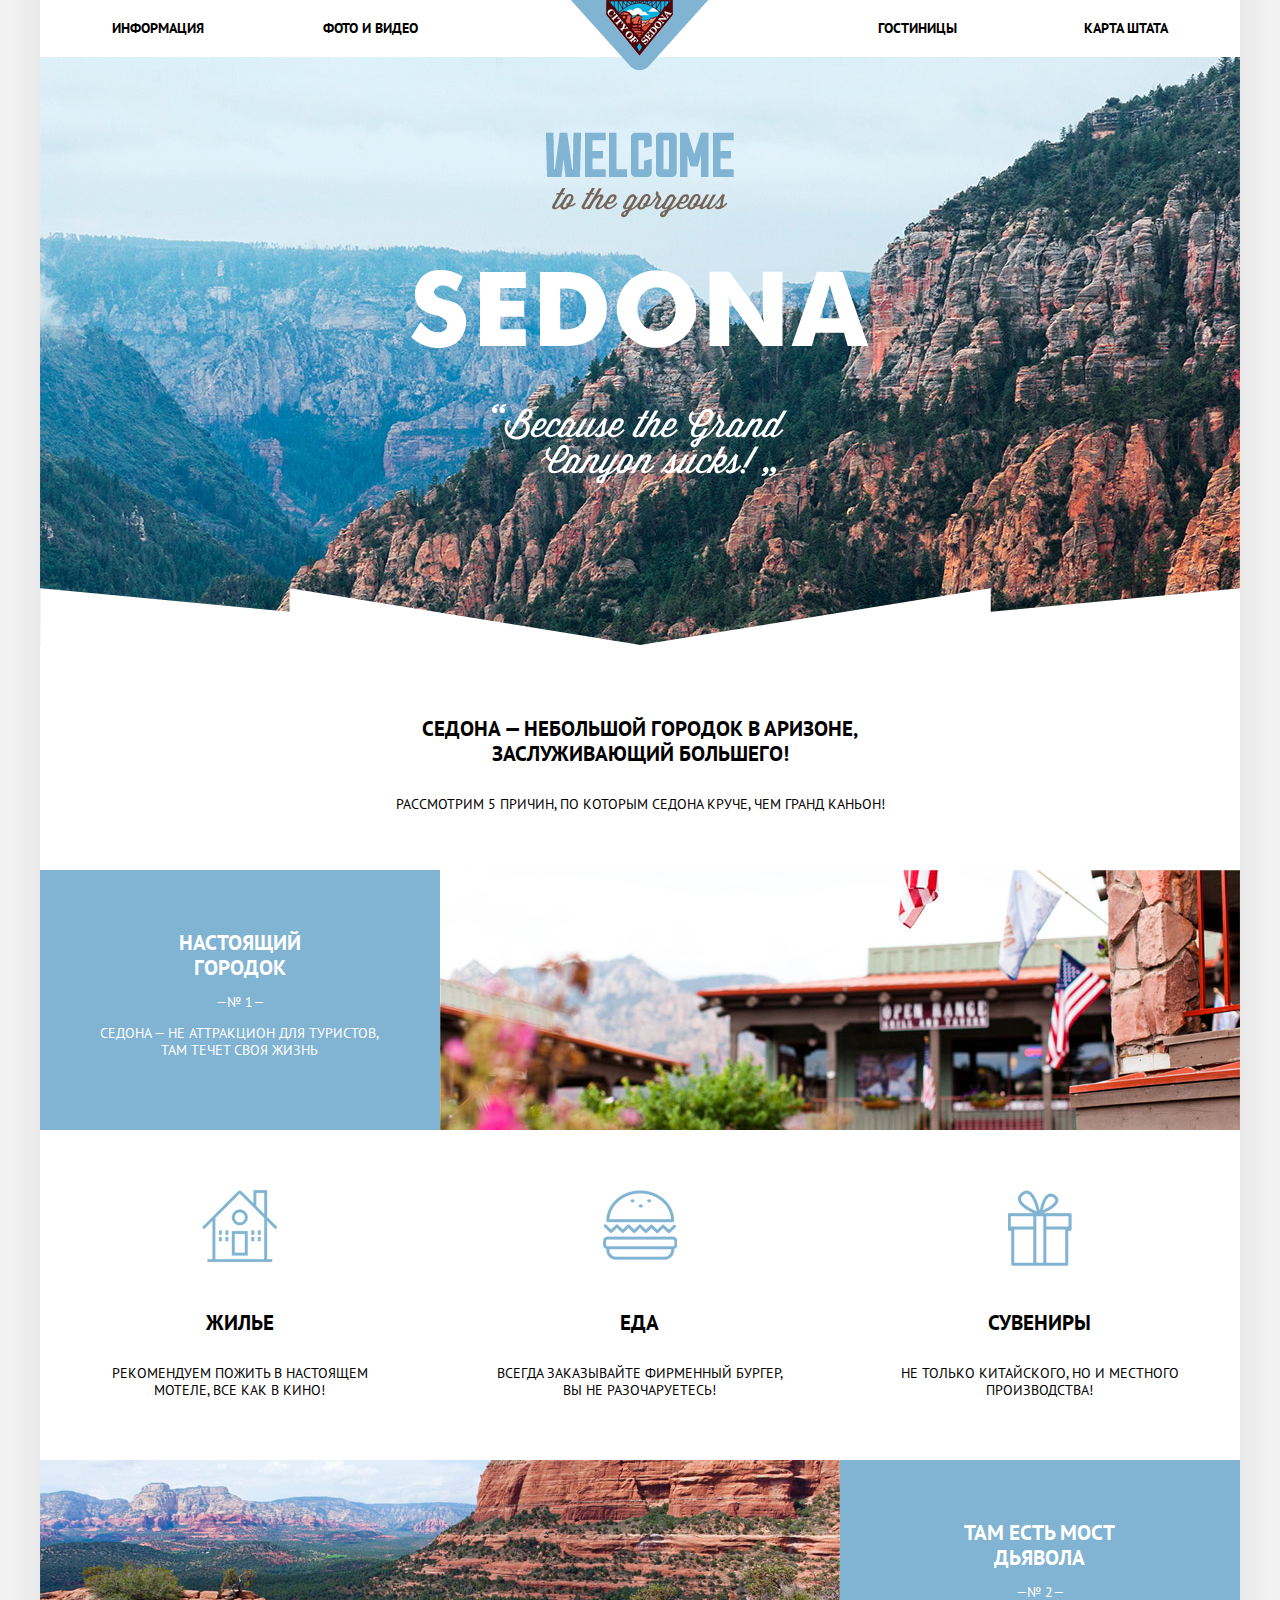
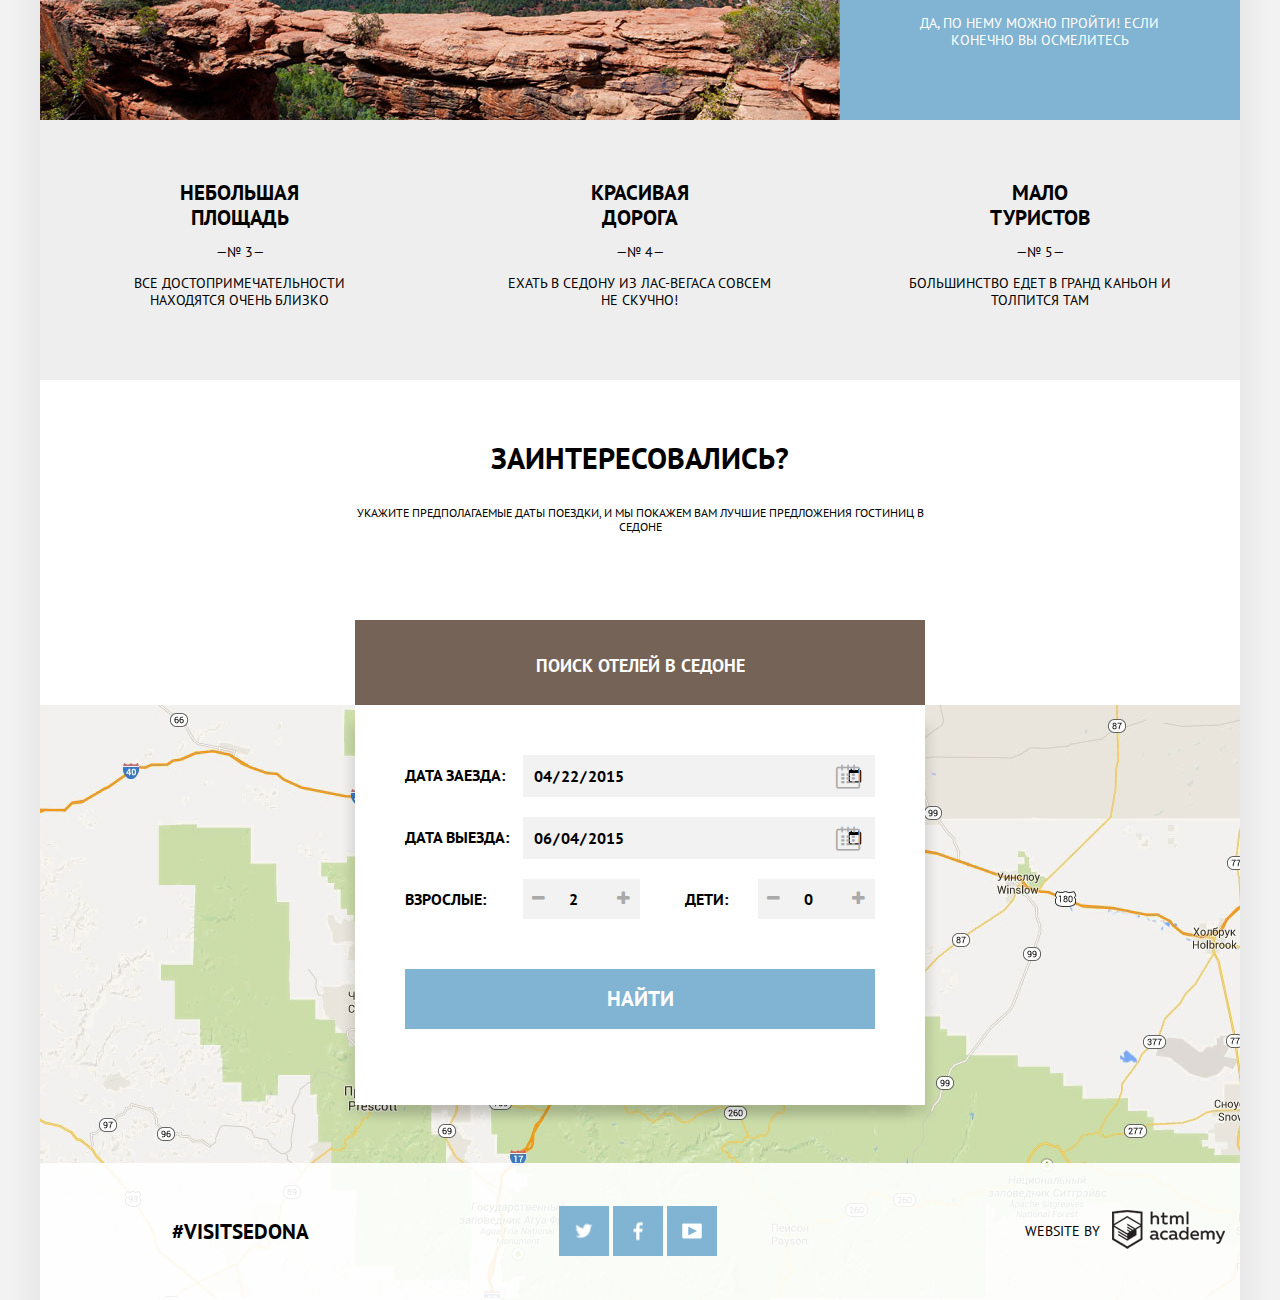
==== index.html @ 0477b5ef "седона" ====
<!DOCTYPE html>
<html lang="ru">

<head>
  <meta charset="utf-8">
  <link href='https://fonts.googleapis.com/css?family=PT+Sans:400,700&subset=latin,cyrillic' rel='stylesheet' type='text/css'>
  <link rel="stylesheet" href="css/normalize.css">
  <link rel="stylesheet" href="css/style.css">
  <title>HTML Academy: Седона</title>
</head>

<body>
  <div class="page-container">
  <header class="header">
    <nav class="top-menu">
      <ul>
        <li><a href="#">Информация</a></li>
        <li><a href="#">Фото и видео</a></li>
        <li><a href="#">Карта штата</a></li>
        <li><a href="#">Гостиницы</a></li>
      </ul>
    </nav>
    <a href="#"><img class="top-menu-logo" src="img/sedona-logo.png" alt="" /></a>
  </header>

    <div class="intro-block">
      <img class="intro-text" src="img/welcome-text.png">
    </img>
    </div>
    <div class="heading">
      <h1>Седона — небольшой городок в Аризоне,
      заслуживающий большего!</h1>
      <p>Рассмотрим 5 причин, по которым Седона круче, чем Гранд Каньон!</p>
    </div>

    <div class="txt-img-block">
      <div class="text-box">
        <p class="title">Настоящий городок</p>
        <p>&mdash;№ 1&mdash;</p>
         <p>Седона &mdash; не аттракцион для туристов, там течет своя жизнь</p>
      </div>
      <div class="benefit-img">
        <img src="img/city-view.jpg" alt="вид Седоны" />
      </div>
    </div>

    <div class="txt-icon-block house">
      <p class="title">
        Жилье
      </p>
       <p>
        Рекомендуем пожить в настоящем мотеле, все как в кино!
      </p>
    </div>

    <div class="txt-icon-block burger">
      <p class="title">
        Еда
      </p>
       <p>
        Всегда заказывайте фирменный бургер, вы не разочаруетесь!
      </p>
    </div>

    <div class="txt-icon-block gift">
      <p class="title">
        Сувениры
      </p>
       <p>
        Не только китайского, но и местного производства!
      </p>
    </div>

    <div class="txt-img-block">
      <div class="benefit-img">
        <img src="img/devils-bridge.jpg" alt="Мост Дьявола" />
      </div>
      <div class="text-box">
        <p class="title">Там есть мост дьявола</p>
         <p>&mdash;№ 2&mdash;</p>
         <p>Да, по нему можно пройти! Если конечно вы осмелитесь</p>
      </div>
    </div>
    <div class="container">
      <div class="text-only-block">
        <p class="title">Небольшая площадь</p>
         <p>&mdash;№ 3&mdash;</p>
         <p>Все достопримечательности находятся очень близко</p>
      </div>
      <div class="text-only-block">
        <p class="title">Красивая дорога</p>
         <p>&mdash;№ 4&mdash;</p>
         <p>Ехать в Седону из Лас-Вегаса совсем не скучно!</p>
      </div>
      <div class="text-only-block">
      <p class="title">Мало туристов</p>
       <p>&mdash;№ 5&mdash;</p>
       <p>Большинство едет в Гранд Каньон и толпится там</p>
      </div>
    </div>


      <div class="search-form-title">
          <p class="title">Заинтересовались?</p>
          <p>Укажите предполагаемые даты поездки,
            и мы покажем вам лучшие предложения гостиниц в Седоне</p>
          <a class="search-button" href="#">Поиск отелей в Седоне</a>
      </div>
      <div class="search-form-layout">
          <form class="search-form clearfix" action="#" method="get">
            <div class="date">
               <label for="date-in">Дата заезда:</label>
               <input type="date" name="date-in" id="date-in" value="2015-04-22">
               <div class="icon-calendar"></div>
             </div>
             <div class="date">
               <label for="date-out">Дата выезда:</label>
               <input type="date" name="date-out" id="date-out" value="2015-06-04">
               <div class="icon-calendar"></div>
             </div>
             <div class="person-amount clearfix">
               <div class="person-column">
                 <label for="adult" class="person-label">Взрослые:</label>
                 <div class="person-group-input">
                   <button class="icon-minus"></button>
                   <input type="number" name="adult" id="adult" value="2" min="0">
                   <button class="icon-plus"></button>
                 </div>
               </div>
               <div class="person-column">
                 <label for="kids" class="person-label kids-title">Дети:</label>
                 <div class="person-group-input">
                   <button class="icon-minus"></button>
                   <input type="number" name="kids" id="kids" value="0" min="0">
                   <button class="icon-plus"></button>
                 </div>
               </div>
             </div>
            <input class="index-search" type="submit" value="Найти">
          </form>
      </div>


    <footer class="main-footer">
        <div class="hashtag">
          <p>#VISITSEDONA</p>
        </div>
        <div class="social">
          <a class="sprite sprite-icon-twitter" href="#">twitter</a>
          <a class="sprite sprite-icon-fb" href="#">facebook</a>
          <a class="sprite sprite-icon-youtube" href="#">youtube</a>
        </div>
        <div class="copyright">
          <a class="ha-logo" href="#">htmlacademy.ru</a>
          <div class="website-by">Website by</div>
        </div>
    </footer>
</div>
</body>

</html>
---- css/style.css ----
@font-face {
  font-weight: normal;
  font-style: normal;
  font-family: "symbols-sedona";
  src: url("../fonts/symbols-sedona.woff") format("woff"), url("../fonts/symbols-sedona.woff2") format("woff2");
}
body {
  font-family: "PT Sans", "Arial", sans-serif;
  font-weight: normal;
  color: #000000;
  line-height: 1.2;
  font-size: 14px;
  text-transform: uppercase;
  background-color: #f2f2f2;
}
h1 {
  font-size: 21px;
  line-height: 1.2;
  font-weight: bold;
}
h2 {
  font-size: 14px;
  line-height: 1.5;
  font-weight: normal;
}
h3 {
  font-size: 14px;
  line-height: 1.2;
  font-weight: normal;
  text-decoration: underline;
}
h4 {
  font-size: 12px;
  line-height: 1.2;
  font-weight: bold;
  text-decoration: underline;
}
h5 {
  font-size: 12px;
  line-height: 26px;
  font-weight: normal;
  font-style: italic;
  text-decoration: underline;
}
h6 {
  font-size: 12px;
  line-height: 1.2;
  font-weight: bold;
  font-style: italic;
}
p {
  font-size: 14px;
  line-height: 1.2;
  font-weight: normal;
}
[class^="icon-"]::before, [class*=" icon-"]::before {
  display: inline-block;
  width: 1em;
  margin-right: 0.2em;
  margin-left: 0.2em;
  font-weight: normal;
  line-height: 1em;
  font-family: "symbols-sedona";
  text-align: center;
  text-transform: none;
  text-decoration: inherit;
  font-style: normal;
  font-variant: normal;
  speak: none;
}
/*[class^="icon-"]::after, [class*=" icon-"]::after {
  display: inline-block;
  width: 1em;
  margin-right: 0.2em;
  margin-left: 0.2em;
  font-weight: normal;
  line-height: 1em;
  font-family: "symbols-sedona";
  text-align: center;
  text-transform: none;
  text-decoration: inherit;
  font-style: normal;
  font-variant: normal;
  speak: none;
}*/
.icon-facebook::before {
  content: "\66";
}

/* "f" */

.icon-twitter::before {
  content: "\74";
}

/* "t" */

.icon-up-dir::before {
  content: "\25b2";
}

/* "▲" */

.icon-down-dir::before {
  content: "\25bc";
}

/* "▼" */

.icon-star::before {
  content: "\2605";
}

/* "★" */

.icon-check-off::before {
  content: "\2610";
}

/* "☐" */

.icon-check-on::before {
  content: "\2611";
}

/* "☑" */

.icon-calendar::before {
  content: "\e800";
}

/* "" */

.icon-plus::before {
  content: "\e801";
}

/* "" */

.icon-minus::before {
  content: "\e802";
}

/* "" */

.icon-youtube::before {
  content: "\f39e";
}

/* "" */

.page-container {
  margin: 0 auto;
  max-width: 1200px;
  min-width: 768px;
  position: relative;
  background-color: #ffffff;
  box-shadow: 0 0 15px 15px #e9e9e9;
}
h1, .title {
  font-size: 21px;
  line-height: 1.2;
  font-weight: bold;
  display: block;
}
.header {
  padding: 0 6%;
  box-sizing: border-box;
  color: #000000;
  background-color: #ffffff;
}
.header:after {
  content: "";
  display: block;
  clear: both;
}
.header ul {
  padding: 0;
  margin: 0;
  list-style-type: none;
}
.top-menu li {
  display: block;
  width: 20%;
  padding: 20px 0;
}
.top-menu li:nth-child(1), .top-menu li:nth-child(2) {
  float: left;
}
.top-menu li:nth-child(3), .top-menu li:nth-child(4) {
  float: right;
  text-align: right;
}
.top-menu-logo {
  display: block;
  position: absolute;
  left: 0;
  right: 0;
  margin-left: auto;
  margin-right: auto;
  z-index: 2;
}
.top-menu a {
  color: #000000;
  text-decoration: none;
  font-size: 14px;
  font-weight: bold;
}
.top-menu a:hover {
  color: #81b3d2;
}
.top-menu a:disabled {
  color: #b2b2b2;
}
.top-menu a:active {
  color: #766357;
}

/*.top-menu a:active:hover {
  color: #604e43;
}*/

.top-menu a:disabled {
  color: #d6d0cc;
}
.intro-block {
  min-height: 513px;
  background: url("../img/background-photo.jpg") no-repeat;
  padding-top: 75px;
  position: relative;
  z-index: 1;
}
.intro-block::after {
  display: block;
  content: "";
  position: absolute;
  bottom: 0;
  left: 0;
  width: 100%;
  height: 57px;
  background: url("../img/shape.png") no-repeat center transparent;
}
.intro-text {
  margin: 0 auto;
  display: block;
}
.heading {
  min-height: 200px;
  text-align: center;
  width: 100%;
  padding: 57px 0;
  box-sizing: border-box;
}
.heading h1 {
  width: 550px;
  margin-bottom: 30px;
  margin-left: auto;
  margin-right: auto;
}
.heading p {
  width: 600px;
  margin: 0 auto;
}
.txt-img-block {
  box-sizing: border-box;
  min-height: 260px;
}
.txt-img-block::after {
  content: "";
  display: table;
  clear: both;
}
.text-box {
  width: 33.33%;
  padding: 5%;
  min-height: 260px;
  text-align: center;
  float: left;
  box-sizing: border-box;
  background: #81b3d2;
  color: #ffffff;
}
.text-box .title {
  padding: 0 15%;
  margin: 0 auto;
}
.text-box p:last-child {
  margin-bottom: 0;
}
.text-only-block {
  color: #000000;
  background: #eeeeee;
  text-align: center;
}
.text-only-block .title {
  font-size: 21px;
  line-height: 1.2;
  font-weight: bold;
  display: block;
  padding: 0 25%;
  margin: 60px auto 0 auto;
}
.text-only-block {
  min-height: 260px;
  width: 33.33%;
  text-align: center;
  box-sizing: border-box;
  padding: 0 5%;
  float: left;
}
.benefit-img {
  height: 260px;
  width: 66.66%;
  overflow: hidden;
  float: left;
}
.container::after {
  content: "";
  display: table;
  clear: both;
}
.txt-icon-block {
  min-height: 330px;
  width: 33.33%;
  text-align: center;
  box-sizing: border-box;
  float: left;
  padding-top: 150px;
}
.txt-icon-block .title {
  width: 180px;
  margin: 30px auto;
}
.txt-icon-block p {
  width: 300px;
  margin: 0 auto;
}
.house {
  background: url("../img/icon-house.png") no-repeat center 60px;
}
.burger {
  background: url("../img/icon-burger.png") no-repeat center 60px;
}
.gift {
  background: url("../img/icon-souvenir.png") no-repeat center 60px;
}
.search-form-title {
  padding-top: 60px;
}
.search-form-title .title {
  font-size: 30px;
  font-weight: bold;
  text-align: center;
  margin: 0 auto 30px auto;
}
.search-form-title p {
  font-size: 12px;
  line-height: 1.2;
  font-weight: normal;
  display: block;
  width: 570px;
  margin-left: auto;
  margin-right: auto;
  text-align: center;
}
.search-button {
  background-color: #766357;
  display: block;
  width: 570px;
  height: 85px;
  text-decoration: none;
  text-align: center;
  color: #ffffff;
  font-size: 18px;
  font-weight: bold;
  margin-top: 85px;
  margin-left: auto;
  margin-right: auto;
  padding-top: 35px;
  box-sizing: border-box;
}
.search-form-layout {
  min-height: 595px;
  background: url("../img/map.jpg");
  position: relative;
}
.search-form {
  min-height: 400px;
  width: 570px;
  margin: 0 auto;
  background: #ffffff;
  padding: 50px;
  box-sizing: border-box;
  position: relative;
  box-shadow: 10px 15px 10px -5px rgba(0,0,0, 0.1),
              -10px 15px 10px -5px rgba(0,0,0, 0.1);
}

.clearfix:after {
  content:"";
  display:table;
  clear:both;
}

.date {
  margin-bottom:20px;
  font-size:0;
  position: relative;

}

.date > * {
  font-size: 16px;
  font-weight: bold;
  display: inline-block;
  vertical-align: middle
}
.date label {
  width:25%;
}

.date input {
  width:75%;
  padding:10px;
  box-sizing: border-box;
  border: 0;
  background-color: #f2f2f2;
}
.date input:hover {
  background-color: #ebebeb;
}

.date input:focus {
  background-color: #ffffff;
  outline: 2px solid #e5e5e5;
}

.person-amount{
  margin-bottom: 50px;
  font-size:0;
}
.person-column{
  font-size:0;
  width:50%;
  display:inline-block;
}

.person-column > *{
  display:inline-block;
  font-size: 16px;
  font-weight: bold;
}
.person-label{
  width:50%;
  box-sizing: border-box;
}

.person-group-input{
  width:50%;
  font-size:0;
  position: relative;
}
.person-group-input > * {
  font-size: 16px;
  display:inline-block;
  box-sizing:border-box;
}

.person-group-input input{
  width:100%;
  box-sizing: border-box;
  border:none;
  padding:10px 25px;
  text-align: center;
  background-color: #f2f2f2;
}
.person-group-input input:hover {
background-color: #ebebeb;
}

.person-group-input input:focus {
background-color: #ffffff;
outline: 2px solid #e5e5e5;
}

.icon-minus {
  background: transparent;
  border: 0;
  padding: 0;
  height: 38px;
  line-height: 38px;
  position: absolute;
  left: 5px;
  color: #a9a9a9;
}
.icon-plus {
  background: transparent;
  border: 0;
  padding: 0;
  height: 38px;
  line-height: 38px;
  position: absolute;
  right: 5px;
  color: #a9a9a9;
}
.icon-plus:hover,
.icon-minus:hover {
  color: #000000;
}
.icon-plus:disabled,
.icon-minus:disabled {
  color: #81b3d2;
}

.kids-title {
  text-align: right;
  padding-right: 30px;
}
.icon-calendar {
  height: 24px;
  width: 24px;
  position: absolute;
  right: 15px;
  top: 10px;
  background-color: inherit;
  color: #a9a9a9;
}
.icon-calendar::before {
  font-size: 24px;
  margin: 0;
}
.icon-calendar:hover {
  color: #000000;
}
.icon-calendar:disabled {
  color: #81b3d2;
}


.index-search {
  width: 470px;
  height: 60px;
  color: #ffffff;
  font-weight: bold;
  font-size: 21px;
  line-height: 1.2;
  text-transform: uppercase;
  background-color: #81b3d2;
  /*margin-top: 60px;*/
  border-style: none;
}
.index-search:hover {
  background-color: #669ec0;
}
.index-search:disabled {
  opacity: 30%;
}







.main-footer {
  width: 100%;
  padding-bottom: 35px;
  box-sizing: border-box;
  font-size: 0;
  padding-top: 35px;
  position: absolute;
  bottom: 0px;
  background: rgba(255, 255, 255, 0.9);
  display: flex;
}
.main-footer::after {
  content: "";
  display: block;
  ;
  clear: both;
}
.hashtag, .social, .copyright {
  align-self: center;
  width: 33.33%;
  padding-left: 15px;
  padding-right: 15px;
  text-align: center;
}
.hashtag p {
  font-size: 21px;
  font-weight: bold;
}
.website-by {
  float: right;
  width: 80px;
  height: 38px;
  margin-right: 10px;
  padding: 12px 0;
  font-size: 14px;
  line-height: 38px;
}
.ha-logo {
  display: block;
  width: 113px;
  height: 39px;
  float: right;
  margin-top: 10px;
  background: url(../img/ha-logo.png) no-repeat;
}
.ha-logo:hover {
  background-image: url(../img/logo-hover.png);
}
.ha-logo:disabled {
  background-image: url(../img/logo-down.png);
}
.social a {
  display: inline-block;
  width: 50px;
  height: 50px;
  margin-right: 1%;
  background: #81b3d2;
  font-size: 0;
  text-decoration: none;
  list-style-type: none;
  vertical-align: middle;
  position: relative;
}
.social a:hover {
  background-color: #669ec0;
}
.social a:disabled {
  opacity: 30%;
}
.sprite::before {
  content: "";
  position: absolute;
  top: 50%;
  left: 50%;
  transform: translate(-50%, -50%);
  background: url("../img/sprite.png") no-repeat;
}
.sprite-icon-fb::before {
  width: 10px;
  height: 19px;
  background-position: -10px -10px;
}
.sprite-icon-twitter::before {
  width: 17px;
  height: 15px;
  background-position: -10px -49px;
}
.sprite-icon-youtube::before {
  width: 20px;
  height: 16px;
  background-position: -10px -84px;
}

/*стили для внутренней страницы*/

.filter-layout {
  background: #7a9ec2 url("../img/bg-filter-block.jpg") no-repeat center;
  background-size: cover;
  padding: 50px 6%;
  min-height: 220px;
}
.filter-layout::after {
  content: "";
  display: table;
  clear: both;
}
.facilities, .type {
  float: left;
  width: 190px;
}
.filter-range {
  width: 330px;
  color: #ffffff;
  text-transform: uppercase;
  float: right;
}
.filter-range-title {
  margin-bottom: 9px;
  font-weight: 600;
  font-size: 16px;
  line-height: 21px;
}
.price-controls {
  position: relative;
  height: 36px;
  margin-bottom: 20px;
  font-size: 0;
  border: 2px solid #ffffff;
  border-radius: 2px;
}
.price-controls::after {
  content: "";
  position: absolute;
  top: 50%;
  left: 50%;
  width: 2px;
  height: 22px;
  background: #ffffff;
  transform: translate(-50%, -50%);
}
.price-controls label {
  display: inline-block;
  font-size: 14px;
  line-height: 38px;
  vertical-align: top;
  cursor: pointer;
}
.price-controls .min-price, .price-controls .max-price {
  width: 90px;
  padding-left: 65px;
}
.price-controls input {
  width: 50px;
  margin: 0;
  color: inherit;
  font: inherit;
  background: none;
  border: none;
  outline: none;
}
.range-controls {
  position: relative;
  margin-bottom: 32px;
}
.range-controls .scale {
  height: 2px;
  background: rgba(255, 255, 255, 0.3);
}
.range-controls .bar {
  width: 80%;
  height: 2px;
  background: #ffffff;
}
.range-toggle {
  width: 4px;
  height: 4px;
  background: #ababab;
  border: 8px solid #ffffff;
  border-radius: 50%;
  box-shadow: 0 2px 1px 0 rgba(0, 1, 1, 0.2);
  cursor: pointer;
  position: absolute;
  top: -9px;
}
.range-toggle-min {
  left: 0;
}
.range-toggle-max {
  left: 80%;
}
.range-toggle:hover {
  background: #1c4f80;
}
.btn-transparent {
  display: block;
  margin: 0 auto;
  padding: 6px 35px;
  font-size: 14px;
  line-height: 20px;
  color: #ffffff;
  text-transform: uppercase;
  background: transparent;
  border: 2px solid #ffffff;
  border-radius: 2px;
  outline: none;
  cursor: pointer;
}
.btn-transparent:hover {
  color: #000000;
  background: #ffffff;
}
.facilities fieldset, .type fieldset {
  padding: 0;
  margin: 0;
  border: 0;
}
.facilities legend, .type legend {
  font-size: 16px;
  font-weight: bold;
  color: #ffffff;
  margin-bottom: 30px;
}
.facilities label, .type label {
  font-size: 14px;
  font-weight: normal;
  color: #ffffff;
  margin-bottom: 30px;
  margin-right: 0;
  display: block;
}
.icon-check-on::before, .icon-check-off::before {
  font-size: 21px;
  margin-right: 15px;
  vertical-align: middle;
}
input[type="checkbox"] {
  display: none;
}
.sorting-block {
  min-height: 89px;
  line-height: 89px;
  padding: 0 6%;
  box-sizing: border-box;
  border-bottom: 2px solid #e5e5e5;
}
.sorting-block::after {
  content: "";
  display: block;
  clear: both;
  font-size: 0;
}
.arrows {
  float: right;
  width: 50px;
  line-height: 87px;
}

/*не могу увеличить размер стрелочек*/

.arrows a, .arrows span {
  text-decoration: none;
  font-size: 16px;
}
.icon-up-dir {
  color: #cccccc;
}
.icon-down-dir {
  color: #81b3d2;
}
.icon-down-dir:hover {
  color: #000000;
}
.found {
  width: 135px;
  margin-right: 30px;
  float: left;
  line-height: 87px;
  font-size: 21px;
  font-weight: bold;
}
.sort-by {
  min-width: 350px;
  float: left;
  line-height: 87px;
}
.sort-by a, .sort-by span {
  font-size: 12px;
  margin-right: 40px;
}
.sort-by a {
  text-decoration: none;
  color: #d6d0cc;
  border-bottom: 1px dotted #81b3d2;
}
.sort-by .active {
  color: #81b3d2;
}
.search-result {
  min-height: 150px;
  padding: 30px 6%;
  border-bottom: 2px solid #e5e5e5;
}

/*после этого блока вылез лишний отступ снизу, не поняла откуда...*/

.photo {
  width: 135px;
  margin-right: 30px;
  float: left;
}
.info {
  min-width: 100px;
  margin-right: 30px;
  float: left;
}
.hotel-name {
  font-size: 21px;
  font-weight: bold;
  margin-bottom: 18px;
  margin-top: 0;
  line-height: 1;
}
.hotel-type, .hotel-price {
  font-size: 14px;
  display: block;
  width: 112px;
  margin-top: 0;
  margin-right: 17px;
  margin-bottom: 18px;
  float: left;
}
.button-container {
  width: 260px;
  clear: both;
}
.search-result .button {
  display: inline-block;
  margin-right: 15px;
  padding: 8px 17px;
  font-size: 14px;
  font-weight: bold;
  color: #ffffff;
  text-decoration: none;
}
.details {
  background-color: #81b3d2;
}
.details:hover {
  background-color: #669ec0;
}
.details:disabled {
  opacity: 30%;
}
.book {
  background-color: #766357;
}
.book:hover {
  background-color: #604e43;
}
.book:disabled {
  opacity: 30%
}
.rating {
  min-width: 120px;
  float: right;
  text-align: right;
}
.star-rate {
  margin-bottom: 47px;
}
.icon-star {
  color: #81b3d2;
  font-size: 20px;
}
.number {
  padding: 8px 16px;
  background-color: #f2f2f2;
  color: #666666;
  font-size: 12px;
  text-align: center;
}
.inner-footer {
  width: 100%;
  padding-bottom: 35px;
  box-sizing: border-box;
  font-size: 0;
  padding-top: 35px;
  display: flex;
}
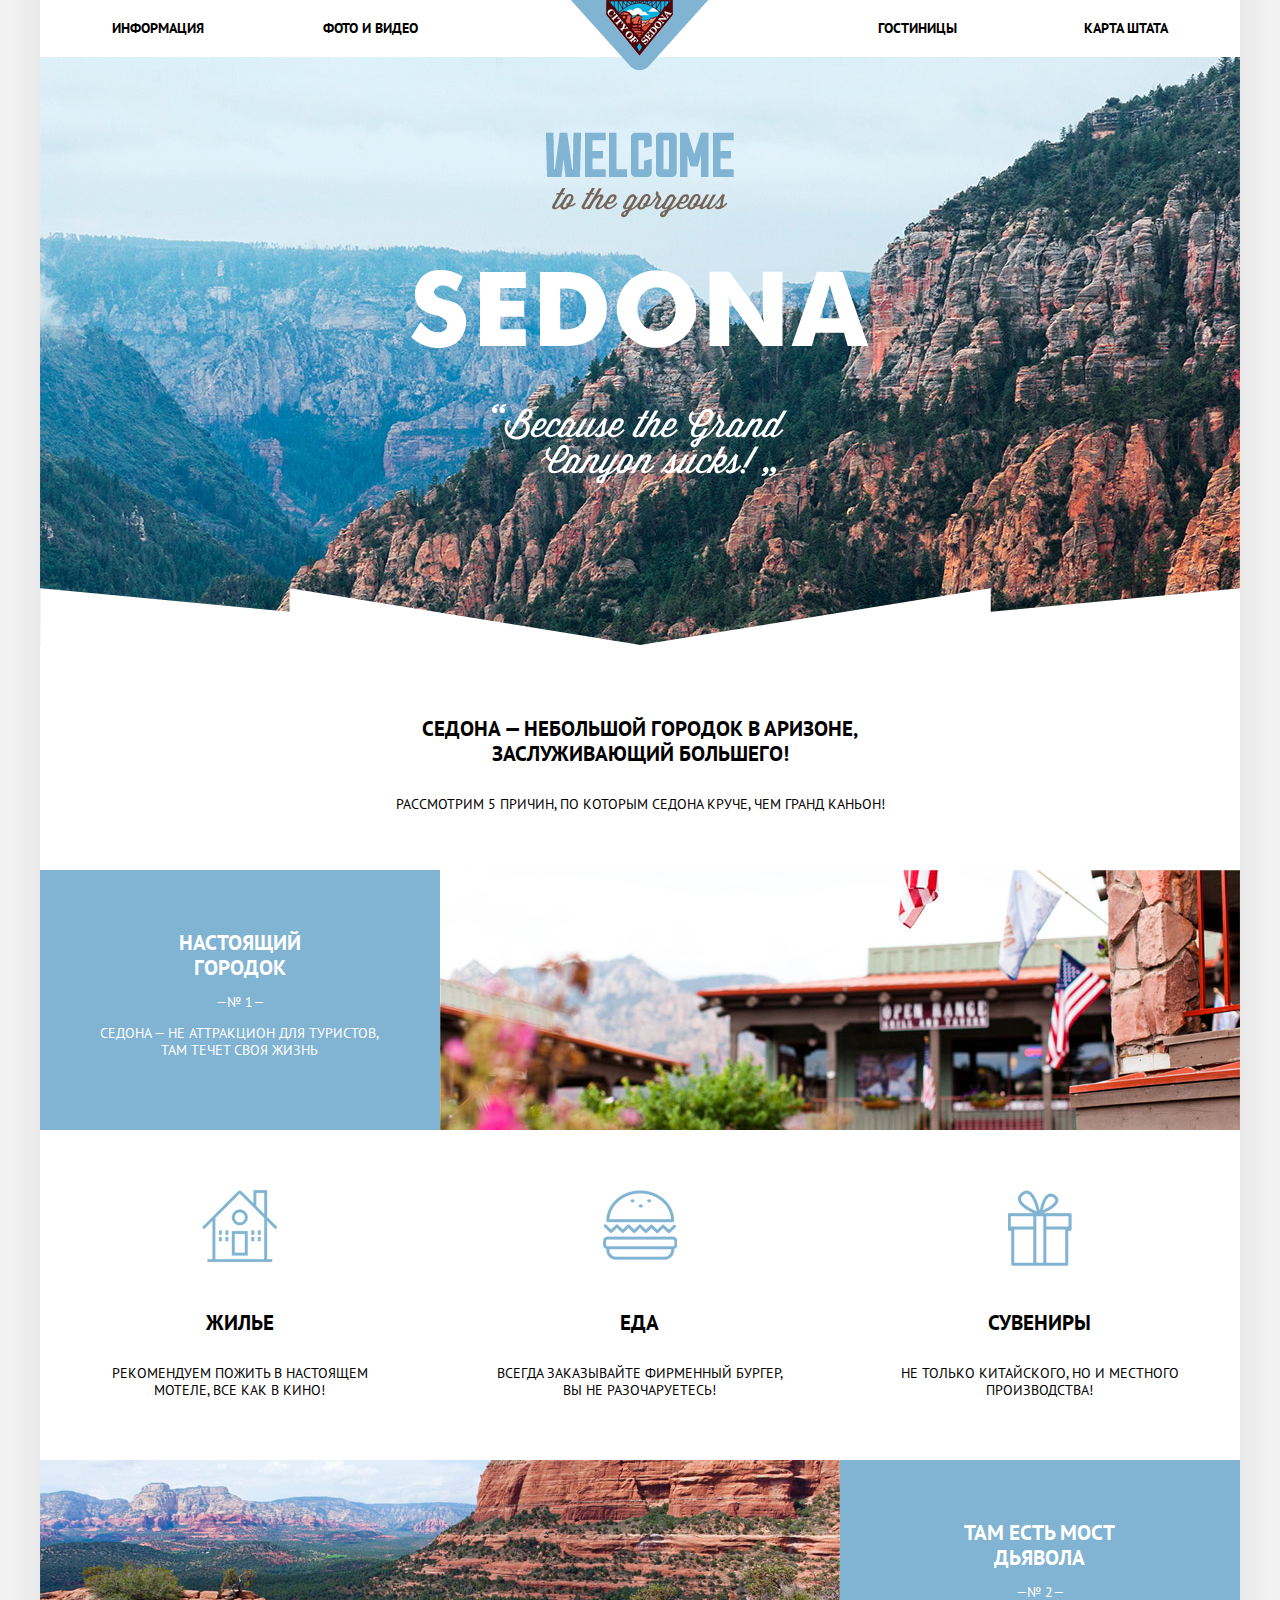
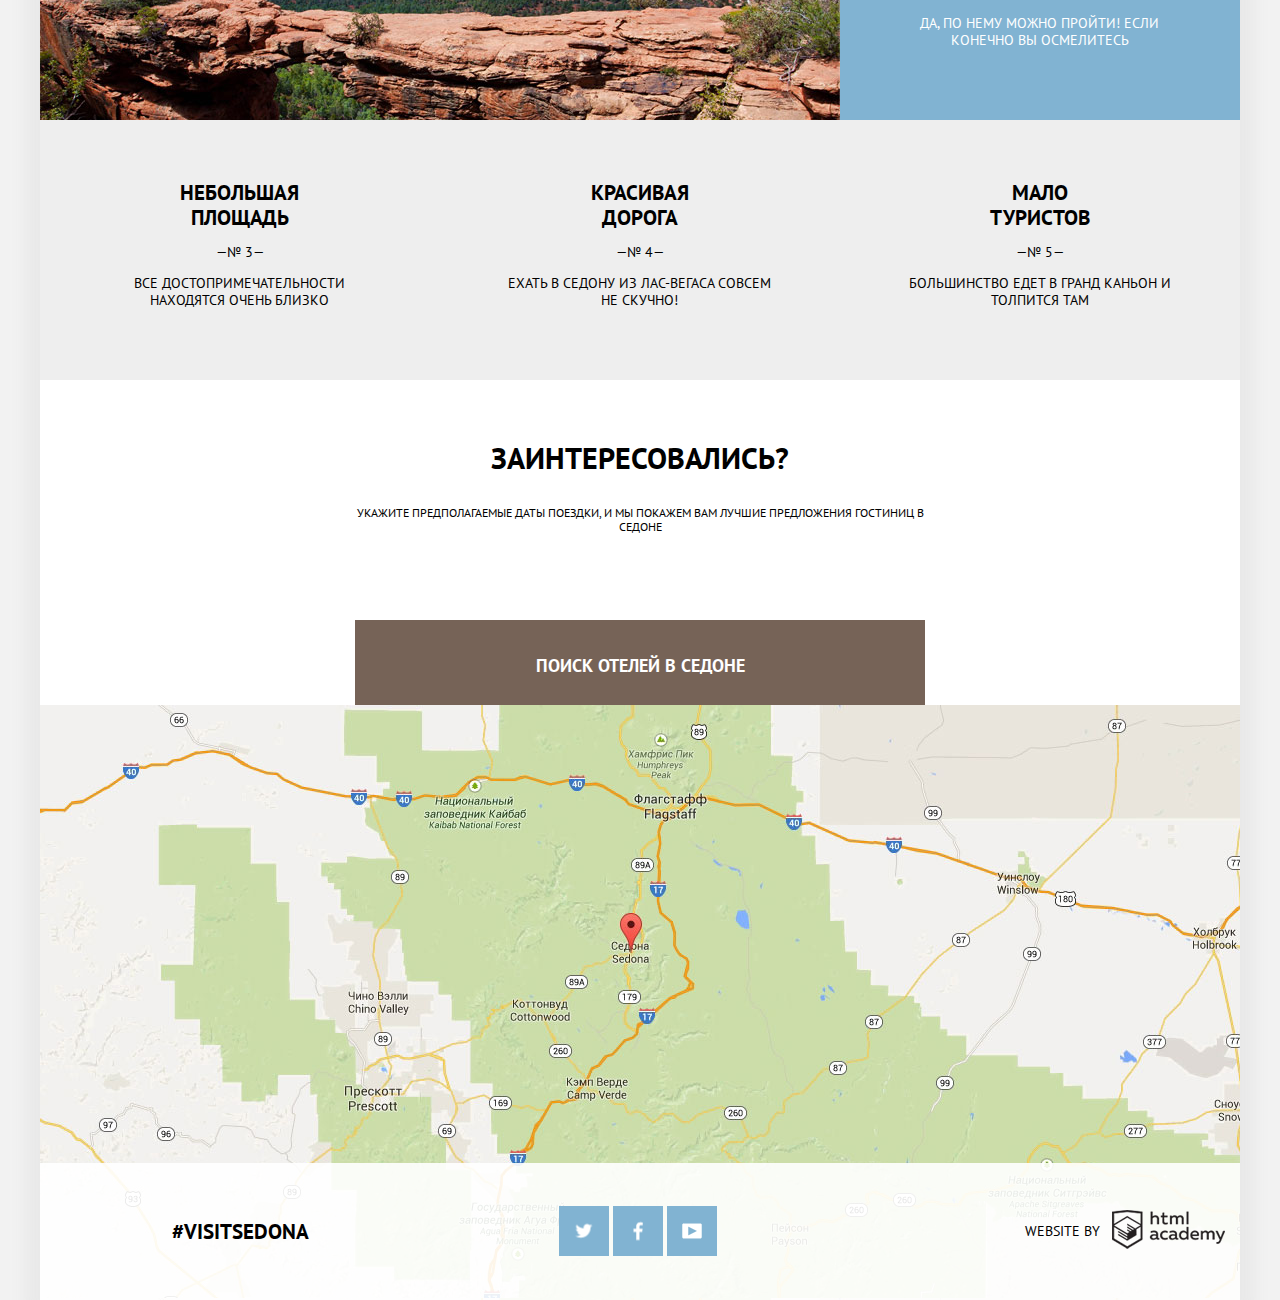
==== commit 1842d9e5: "sedona" ====
--- a/index.html
+++ b/index.html
@@ -11,21 +11,20 @@
 
 <body>
   <div class="page-container">
-  <header class="header">
-    <nav class="top-menu">
-      <ul>
-        <li><a href="#">Информация</a></li>
-        <li><a href="#">Фото и видео</a></li>
-        <li><a href="#">Карта штата</a></li>
-        <li><a href="#">Гостиницы</a></li>
-      </ul>
-    </nav>
-    <a href="#"><img class="top-menu-logo" src="img/sedona-logo.png" alt="" /></a>
-  </header>
+    <header class="header">
+      <nav class="top-menu">
+        <ul>
+          <li><a href="#">Информация</a></li>
+          <li><a href="#">Фото и видео</a></li>
+          <li><a href="#">Карта штата</a></li>
+          <li><a href="catalogue.html">Гостиницы</a></li>
+        </ul>
+      </nav>
+      <a href="#"><img class="top-menu-logo" src="img/sedona-logo.png" alt="logo" height="70" width="138"></a>
+    </header>
 
     <div class="intro-block">
-      <img class="intro-text" src="img/welcome-text.png">
-    </img>
+      <img class="intro-text" src="img/welcome-text.png" alt="Welcome to Sedona!" height="352" width="458">
     </div>
     <div class="heading">
       <h1>Седона — небольшой городок в Аризоне,
@@ -37,10 +36,10 @@
       <div class="text-box">
         <p class="title">Настоящий городок</p>
         <p>&mdash;№ 1&mdash;</p>
-         <p>Седона &mdash; не аттракцион для туристов, там течет своя жизнь</p>
+        <p>Седона &mdash; не аттракцион для туристов, там течет своя жизнь</p>
       </div>
       <div class="benefit-img">
-        <img src="img/city-view.jpg" alt="вид Седоны" />
+        <img src="img/city-view.jpg" alt="вид Седоны" height="401" width="800" />
       </div>
     </div>
 
@@ -48,7 +47,7 @@
       <p class="title">
         Жилье
       </p>
-       <p>
+      <p>
         Рекомендуем пожить в настоящем мотеле, все как в кино!
       </p>
     </div>
@@ -57,7 +56,7 @@
       <p class="title">
         Еда
       </p>
-       <p>
+      <p>
         Всегда заказывайте фирменный бургер, вы не разочаруетесь!
       </p>
     </div>
@@ -66,96 +65,96 @@
       <p class="title">
         Сувениры
       </p>
-       <p>
+      <p>
         Не только китайского, но и местного производства!
       </p>
     </div>
 
     <div class="txt-img-block">
       <div class="benefit-img">
-        <img src="img/devils-bridge.jpg" alt="Мост Дьявола" />
+        <img src="img/devils-bridge.jpg" alt="Мост Дьявола" height="400" width="800" />
       </div>
       <div class="text-box">
         <p class="title">Там есть мост дьявола</p>
-         <p>&mdash;№ 2&mdash;</p>
-         <p>Да, по нему можно пройти! Если конечно вы осмелитесь</p>
+        <p>&mdash;№ 2&mdash;</p>
+        <p>Да, по нему можно пройти! Если конечно вы осмелитесь</p>
       </div>
     </div>
-    <div class="container">
-      <div class="text-only-block">
-        <p class="title">Небольшая площадь</p>
-         <p>&mdash;№ 3&mdash;</p>
-         <p>Все достопримечательности находятся очень близко</p>
-      </div>
-      <div class="text-only-block">
-        <p class="title">Красивая дорога</p>
-         <p>&mdash;№ 4&mdash;</p>
-         <p>Ехать в Седону из Лас-Вегаса совсем не скучно!</p>
-      </div>
-      <div class="text-only-block">
+    <div class="text-only-block">
+      <p class="title">Небольшая площадь</p>
+      <p>&mdash;№ 3&mdash;</p>
+      <p>Все достопримечательности находятся очень близко</p>
+    </div>
+    <div class="text-only-block">
+      <p class="title">Красивая дорога</p>
+      <p>&mdash;№ 4&mdash;</p>
+      <p>Ехать в Седону из Лас-Вегаса совсем не скучно!</p>
+    </div>
+    <div class="text-only-block">
       <p class="title">Мало туристов</p>
-       <p>&mdash;№ 5&mdash;</p>
-       <p>Большинство едет в Гранд Каньон и толпится там</p>
-      </div>
+      <p>&mdash;№ 5&mdash;</p>
+      <p>Большинство едет в Гранд Каньон и толпится там</p>
     </div>
 
 
-      <div class="search-form-title">
-          <p class="title">Заинтересовались?</p>
-          <p>Укажите предполагаемые даты поездки,
-            и мы покажем вам лучшие предложения гостиниц в Седоне</p>
-          <a class="search-button" href="#">Поиск отелей в Седоне</a>
+    <div class="search-form-title">
+      <p class="title">Заинтересовались?</p>
+      <p>Укажите предполагаемые даты поездки, и мы покажем вам лучшие предложения гостиниц в Седоне</p>
+      <a class="search-button js-open-form" href="#">Поиск отелей в Седоне</a>
+    </div>
+    <div class="search-form-layout">
+      <div id="yandex-map">
       </div>
-      <div class="search-form-layout">
-          <form class="search-form clearfix" action="#" method="get">
-            <div class="date">
-               <label for="date-in">Дата заезда:</label>
-               <input type="date" name="date-in" id="date-in" value="2015-04-22">
-               <div class="icon-calendar"></div>
-             </div>
-             <div class="date">
-               <label for="date-out">Дата выезда:</label>
-               <input type="date" name="date-out" id="date-out" value="2015-06-04">
-               <div class="icon-calendar"></div>
-             </div>
-             <div class="person-amount clearfix">
-               <div class="person-column">
-                 <label for="adult" class="person-label">Взрослые:</label>
-                 <div class="person-group-input">
-                   <button class="icon-minus"></button>
-                   <input type="number" name="adult" id="adult" value="2" min="0">
-                   <button class="icon-plus"></button>
-                 </div>
-               </div>
-               <div class="person-column">
-                 <label for="kids" class="person-label kids-title">Дети:</label>
-                 <div class="person-group-input">
-                   <button class="icon-minus"></button>
-                   <input type="number" name="kids" id="kids" value="0" min="0">
-                   <button class="icon-plus"></button>
-                 </div>
-               </div>
-             </div>
-            <input class="index-search" type="submit" value="Найти">
-          </form>
+      <form class="search-form clearfix" action="#" method="get">
+        <div class="date">
+          <label for="date-in">Дата заезда:</label>
+          <input type="date" name="date-in" id="date-in" value="2015-04-22">
+          <div class="icon-calendar"></div>
+        </div>
+        <div class="date">
+          <label for="date-out">Дата выезда:</label>
+          <input type="date" name="date-out" id="date-out" value="2015-06-04">
+          <div class="icon-calendar"></div>
+        </div>
+        <div class="person-amount clearfix">
+          <div class="person-column">
+            <label for="adult" class="person-label">Взрослые:</label>
+            <div class="person-group-input">
+              <button class="icon-minus" type="button"></button>
+              <input type="number" name="adult" id="adult" value="2" min="0">
+              <button class="icon-plus" type="button"></button>
+            </div>
+          </div>
+          <div class="person-column">
+            <label for="kids" class="person-label kids-title">Дети:</label>
+            <div class="person-group-input">
+              <button class="icon-minus" type="button"></button>
+              <input type="number" name="kids" id="kids" value="0" min="0">
+              <button class="icon-plus" type="button"></button>
+            </div>
+          </div>
+        </div>
+        <input class="index-search" type="submit" value="Найти">
+      </form>
+    </div>
+    <footer class="main-footer">
+      <div class="hashtag">
+        <p>#VISITSEDONA</p>
       </div>
+      <div class="social">
+        <a class="sprite sprite-icon-twitter" href="#">twitter</a>
+        <a class="sprite sprite-icon-fb" href="#">facebook</a>
+        <a class="sprite sprite-icon-youtube" href="#">youtube</a>
+      </div>
+      <div class="copyright">
+        <a class="ha-logo" href="#">htmlacademy.ru</a>
+        <div class="website-by">Website by</div>
+      </div>
+    </footer>
+  </div>
 
+  <script src="js/script.js"></script>
 
-    <footer class="main-footer">
-        <div class="hashtag">
-          <p>#VISITSEDONA</p>
-        </div>
-        <div class="social">
-          <a class="sprite sprite-icon-twitter" href="#">twitter</a>
-          <a class="sprite sprite-icon-fb" href="#">facebook</a>
-          <a class="sprite sprite-icon-youtube" href="#">youtube</a>
-        </div>
-        <div class="copyright">
-          <a class="ha-logo" href="#">htmlacademy.ru</a>
-          <div class="website-by">Website by</div>
-        </div>
-    </footer>
-</div>
 </body>
 
 </html>
--- a/css/style.css
+++ b/css/style.css
@@ -68,6 +68,7 @@
   font-variant: normal;
   speak: none;
 }
+
 /*[class^="icon-"]::after, [class*=" icon-"]::after {
   display: inline-block;
   width: 1em;
@@ -83,6 +84,7 @@
   font-variant: normal;
   speak: none;
 }*/
+
 .icon-facebook::before {
   content: "\66";
 }
@@ -215,17 +217,12 @@
 .top-menu a:active {
   color: #766357;
 }
-
-/*.top-menu a:active:hover {
-  color: #604e43;
-}*/
-
 .top-menu a:disabled {
   color: #d6d0cc;
 }
 .intro-block {
   min-height: 513px;
-  background: url("../img/background-photo.jpg") no-repeat;
+  background: #2c3b39 url("../img/background-photo.jpg") no-repeat;
   padding-top: 75px;
   position: relative;
   z-index: 1;
@@ -291,6 +288,7 @@
   color: #000000;
   background: #eeeeee;
   text-align: center;
+  margin-bottom: 60px;
 }
 .text-only-block .title {
   font-size: 21px;
@@ -314,11 +312,6 @@
   overflow: hidden;
   float: left;
 }
-.container::after {
-  content: "";
-  display: table;
-  clear: both;
-}
 .txt-icon-block {
   min-height: 330px;
   width: 33.33%;
@@ -381,10 +374,11 @@
 }
 .search-form-layout {
   min-height: 595px;
-  background: url("../img/map.jpg");
+  background: #cbdda9 url("../img/map.jpg");
   position: relative;
 }
 .search-form {
+  display: none;
   min-height: 400px;
   width: 570px;
   margin: 0 auto;
@@ -392,23 +386,31 @@
   padding: 50px;
   box-sizing: border-box;
   position: relative;
-  box-shadow: 10px 15px 10px -5px rgba(0,0,0, 0.1),
-              -10px 15px 10px -5px rgba(0,0,0, 0.1);
-}
-
+  box-shadow: 10px 15px 10px -5px rgba(0, 0, 0, 0.1), -10px 15px 10px -5px rgba(0, 0, 0, 0.1);
+}
+@keyframes fly {
+  from {
+    transform: translateY(-700px);
+  }
+  to {
+    transform: translateY(0px);
+  }
+}
+.show {
+  display: block;
+  animation-name: fly;
+  animation-duration: 1s;
+}
 .clearfix:after {
-  content:"";
-  display:table;
-  clear:both;
-}
-
+  content: "";
+  display: table;
+  clear: both;
+}
 .date {
-  margin-bottom:20px;
-  font-size:0;
+  margin-bottom: 20px;
+  font-size: 0;
   position: relative;
-
-}
-
+}
 .date > * {
   font-size: 16px;
   font-weight: bold;
@@ -416,12 +418,11 @@
   vertical-align: middle
 }
 .date label {
-  width:25%;
-}
-
+  width: 25%;
+}
 .date input {
-  width:75%;
-  padding:10px;
+  width: 75%;
+  padding: 10px;
   box-sizing: border-box;
   border: 0;
   background-color: #f2f2f2;
@@ -429,60 +430,53 @@
 .date input:hover {
   background-color: #ebebeb;
 }
-
 .date input:focus {
   background-color: #ffffff;
   outline: 2px solid #e5e5e5;
 }
-
-.person-amount{
+.person-amount {
   margin-bottom: 50px;
-  font-size:0;
-}
-.person-column{
-  font-size:0;
-  width:50%;
-  display:inline-block;
-}
-
-.person-column > *{
-  display:inline-block;
+  font-size: 0;
+}
+.person-column {
+  font-size: 0;
+  width: 50%;
+  display: inline-block;
+}
+.person-column > * {
+  display: inline-block;
   font-size: 16px;
   font-weight: bold;
 }
-.person-label{
-  width:50%;
-  box-sizing: border-box;
-}
-
-.person-group-input{
-  width:50%;
-  font-size:0;
+.person-label {
+  width: 50%;
+  box-sizing: border-box;
+}
+.person-group-input {
+  width: 50%;
+  font-size: 0;
   position: relative;
 }
 .person-group-input > * {
   font-size: 16px;
-  display:inline-block;
-  box-sizing:border-box;
-}
-
-.person-group-input input{
-  width:100%;
-  box-sizing: border-box;
-  border:none;
-  padding:10px 25px;
+  display: inline-block;
+  box-sizing: border-box;
+}
+.person-group-input input {
+  width: 100%;
+  box-sizing: border-box;
+  border: none;
+  padding: 10px 25px;
   text-align: center;
   background-color: #f2f2f2;
 }
 .person-group-input input:hover {
-background-color: #ebebeb;
-}
-
+  background-color: #ebebeb;
+}
 .person-group-input input:focus {
-background-color: #ffffff;
-outline: 2px solid #e5e5e5;
-}
-
+  background-color: #ffffff;
+  outline: 2px solid #e5e5e5;
+}
 .icon-minus {
   background: transparent;
   border: 0;
@@ -503,15 +497,12 @@
   right: 5px;
   color: #a9a9a9;
 }
-.icon-plus:hover,
-.icon-minus:hover {
+.icon-plus:hover, .icon-minus:hover {
   color: #000000;
 }
-.icon-plus:disabled,
-.icon-minus:disabled {
+.icon-plus:disabled, .icon-minus:disabled {
   color: #81b3d2;
 }
-
 .kids-title {
   text-align: right;
   padding-right: 30px;
@@ -535,8 +526,6 @@
 .icon-calendar:disabled {
   color: #81b3d2;
 }
-
-
 .index-search {
   width: 470px;
   height: 60px;
@@ -555,13 +544,6 @@
 .index-search:disabled {
   opacity: 30%;
 }
-
-
-
-
-
-
-
 .main-footer {
   width: 100%;
   padding-bottom: 35px;
@@ -571,6 +553,9 @@
   position: absolute;
   bottom: 0px;
   background: rgba(255, 255, 255, 0.9);
+  display: -webkit-box;
+  display: -webkit-flex;
+  display: -ms-flexbox;
   display: flex;
 }
 .main-footer::after {
@@ -818,9 +803,6 @@
   width: 50px;
   line-height: 87px;
 }
-
-/*не могу увеличить размер стрелочек*/
-
 .arrows a, .arrows span {
   text-decoration: none;
   font-size: 16px;
@@ -864,9 +846,6 @@
   padding: 30px 6%;
   border-bottom: 2px solid #e5e5e5;
 }
-
-/*после этого блока вылез лишний отступ снизу, не поняла откуда...*/
-
 .photo {
   width: 135px;
   margin-right: 30px;
@@ -883,6 +862,13 @@
   margin-bottom: 18px;
   margin-top: 0;
   line-height: 1;
+  color: #000000;
+}
+.hotel-name:hover {
+  color: #81b3d2;
+}
+.hotel-name:disabled {
+  color: #b2b2b2;
 }
 .hotel-type, .hotel-price {
   font-size: 14px;
@@ -949,5 +935,8 @@
   box-sizing: border-box;
   font-size: 0;
   padding-top: 35px;
+  display: -webkit-box;
+  display: -webkit-flex;
+  display: -ms-flexbox;
   display: flex;
 }
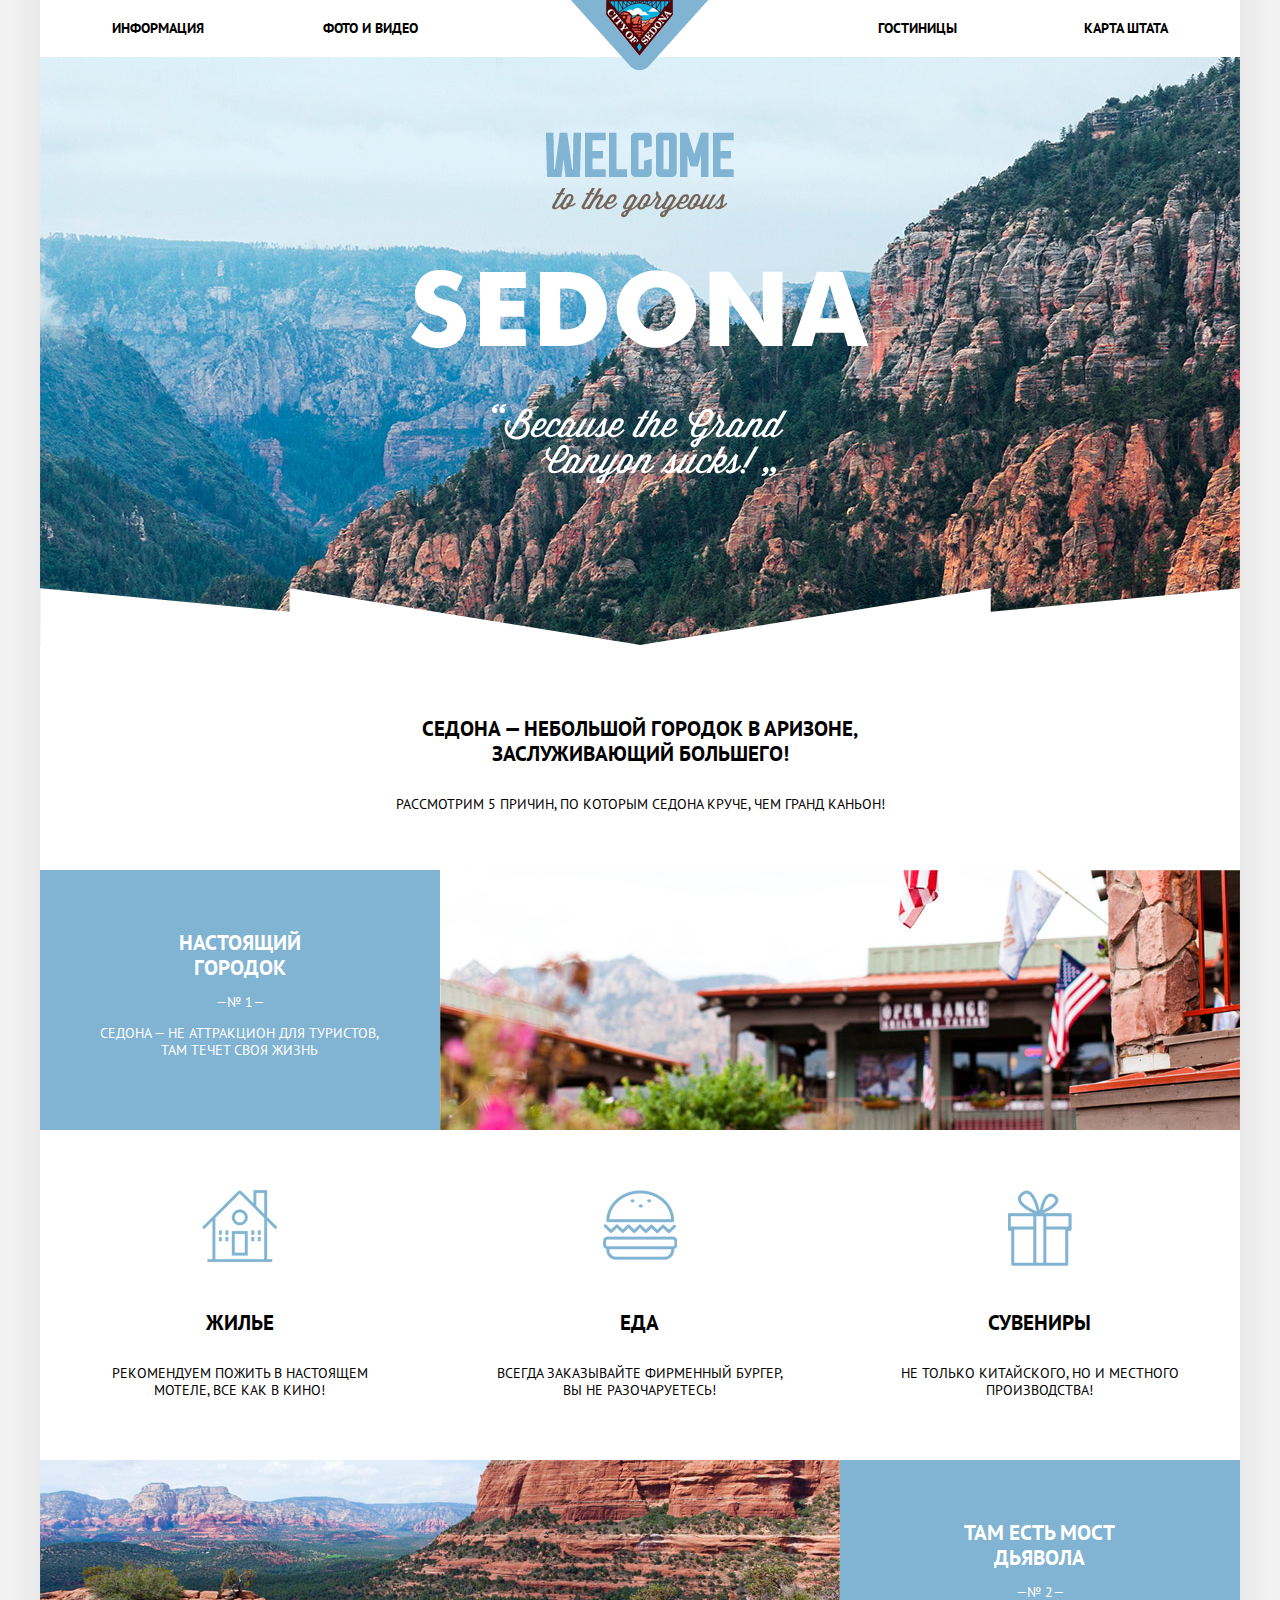
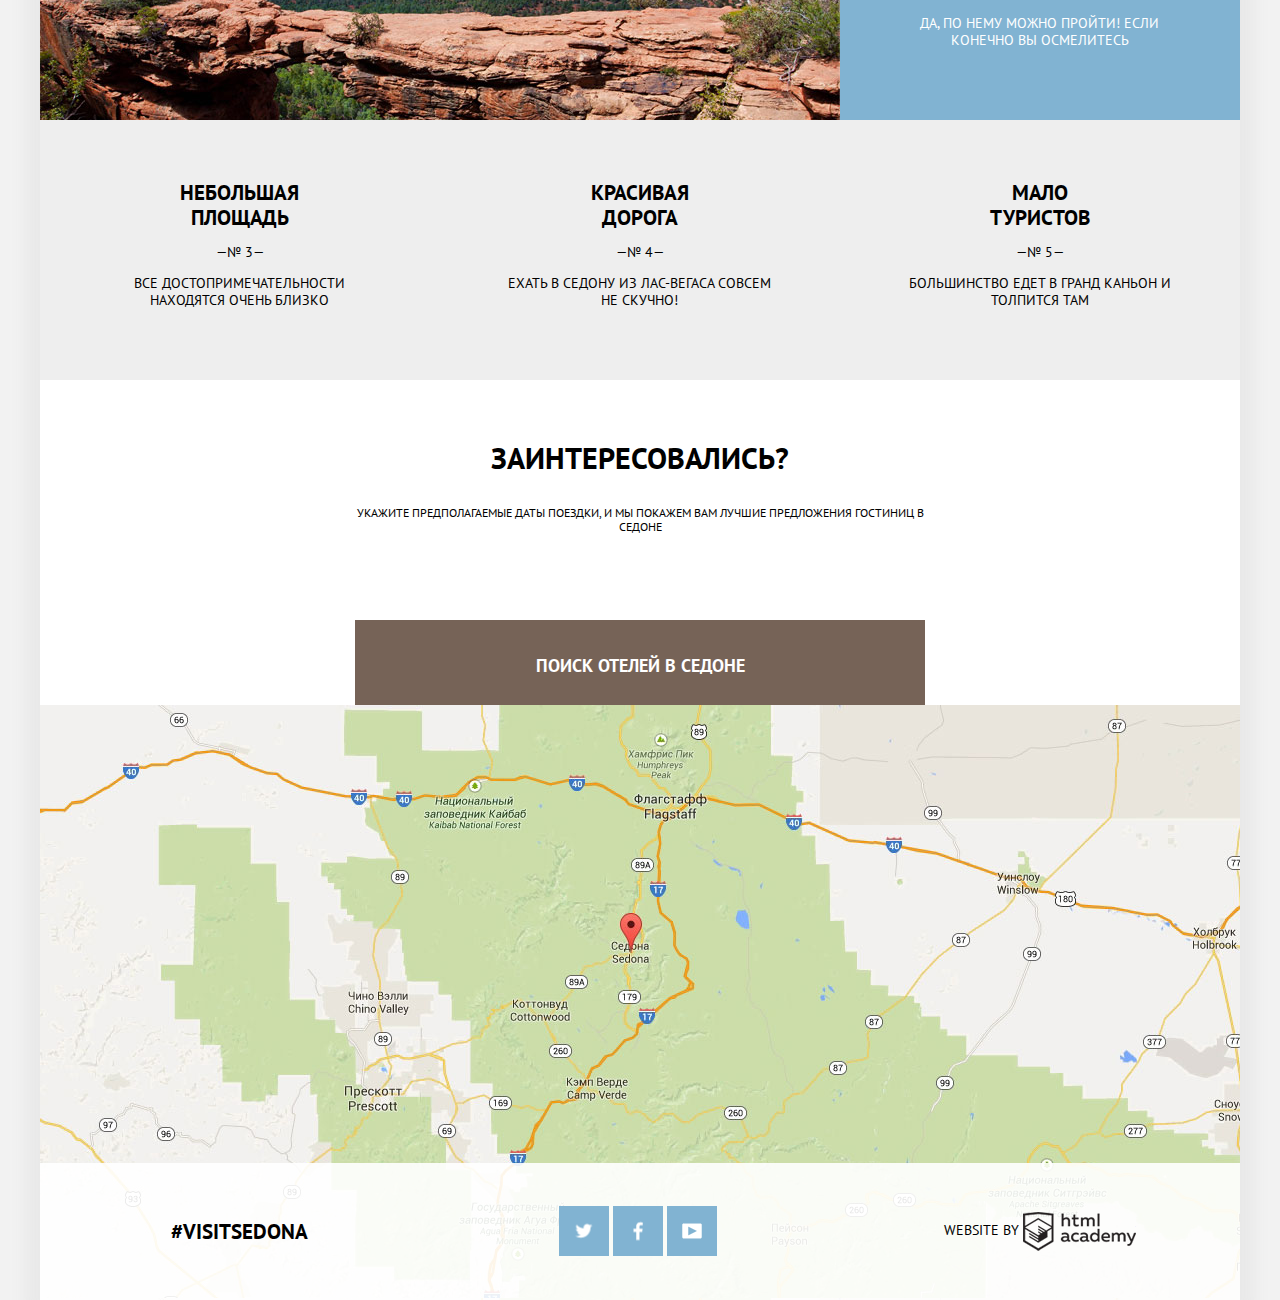
==== commit 8f8ae723: "SeDoNa" ====
--- a/index.html
+++ b/index.html
@@ -13,7 +13,7 @@
   <div class="page-container">
     <header class="header">
       <nav class="top-menu">
-        <ul>
+        <ul class="clearfix">
           <li><a href="#">Информация</a></li>
           <li><a href="#">Фото и видео</a></li>
           <li><a href="#">Карта штата</a></li>
@@ -32,7 +32,7 @@
       <p>Рассмотрим 5 причин, по которым Седона круче, чем Гранд Каньон!</p>
     </div>
 
-    <div class="txt-img-block">
+    <div class="txt-img-block clearfix">
       <div class="text-box">
         <p class="title">Настоящий городок</p>
         <p>&mdash;№ 1&mdash;</p>
@@ -42,35 +42,33 @@
         <img src="img/city-view.jpg" alt="вид Седоны" height="401" width="800" />
       </div>
     </div>
-
-    <div class="txt-icon-block house">
-      <p class="title">
-        Жилье
-      </p>
-      <p>
-        Рекомендуем пожить в настоящем мотеле, все как в кино!
-      </p>
+    <div class="txt-icon clearfix">
+      <div class="house">
+        <p class="title">
+          Жилье
+        </p>
+        <p>
+          Рекомендуем пожить в настоящем мотеле, все как в кино!
+        </p>
+      </div>
+      <div class="burger">
+        <p class="title">
+          Еда
+        </p>
+        <p>
+          Всегда заказывайте фирменный бургер, вы не разочаруетесь!
+        </p>
+      </div>
+      <div class="gift">
+        <p class="title">
+          Сувениры
+        </p>
+        <p>
+          Не только китайского, но и местного производства!
+        </p>
+      </div>
     </div>
-
-    <div class="txt-icon-block burger">
-      <p class="title">
-        Еда
-      </p>
-      <p>
-        Всегда заказывайте фирменный бургер, вы не разочаруетесь!
-      </p>
-    </div>
-
-    <div class="txt-icon-block gift">
-      <p class="title">
-        Сувениры
-      </p>
-      <p>
-        Не только китайского, но и местного производства!
-      </p>
-    </div>
-
-    <div class="txt-img-block">
+    <div class="txt-img-block clearfix">
       <div class="benefit-img">
         <img src="img/devils-bridge.jpg" alt="Мост Дьявола" height="400" width="800" />
       </div>
@@ -80,41 +78,39 @@
         <p>Да, по нему можно пройти! Если конечно вы осмелитесь</p>
       </div>
     </div>
-    <div class="text-only-block">
-      <p class="title">Небольшая площадь</p>
-      <p>&mdash;№ 3&mdash;</p>
-      <p>Все достопримечательности находятся очень близко</p>
+    <div class="txt-only-row clearfix">
+      <div class="text-only-block">
+        <p class="title">Небольшая площадь</p>
+        <p>&mdash;№ 3&mdash;</p>
+        <p>Все достопримечательности находятся очень близко</p>
+      </div>
+      <div class="text-only-block">
+        <p class="title">Красивая дорога</p>
+        <p>&mdash;№ 4&mdash;</p>
+        <p>Ехать в Седону из Лас-Вегаса совсем не скучно!</p>
+      </div>
+      <div class="text-only-block">
+        <p class="title">Мало туристов</p>
+        <p>&mdash;№ 5&mdash;</p>
+        <p>Большинство едет в Гранд Каньон и толпится там</p>
+      </div>
     </div>
-    <div class="text-only-block">
-      <p class="title">Красивая дорога</p>
-      <p>&mdash;№ 4&mdash;</p>
-      <p>Ехать в Седону из Лас-Вегаса совсем не скучно!</p>
-    </div>
-    <div class="text-only-block">
-      <p class="title">Мало туристов</p>
-      <p>&mdash;№ 5&mdash;</p>
-      <p>Большинство едет в Гранд Каньон и толпится там</p>
-    </div>
-
-
-    <div class="search-form-title">
+    <div class="search-form-title clearfix">
       <p class="title">Заинтересовались?</p>
       <p>Укажите предполагаемые даты поездки, и мы покажем вам лучшие предложения гостиниц в Седоне</p>
       <a class="search-button js-open-form" href="#">Поиск отелей в Седоне</a>
     </div>
     <div class="search-form-layout">
-      <div id="yandex-map">
-      </div>
+      <!-- <div id="yandex-map">
+      </div> -->
       <form class="search-form clearfix" action="#" method="get">
         <div class="date">
           <label for="date-in">Дата заезда:</label>
-          <input type="date" name="date-in" id="date-in" value="2015-04-22">
-          <div class="icon-calendar"></div>
+          <input class="icon-calendar" type="date" name="date-in" id="date-in" value="2015-04-22">
         </div>
         <div class="date">
           <label for="date-out">Дата выезда:</label>
-          <input type="date" name="date-out" id="date-out" value="2015-06-04">
-          <div class="icon-calendar"></div>
+          <input class="icon-calendar" type="date" name="date-out" id="date-out" value="2015-06-04">
         </div>
         <div class="person-amount clearfix">
           <div class="person-column">
@@ -137,7 +133,7 @@
         <input class="index-search" type="submit" value="Найти">
       </form>
     </div>
-    <footer class="main-footer">
+    <footer class="main-footer clearfix">
       <div class="hashtag">
         <p>#VISITSEDONA</p>
       </div>
@@ -147,8 +143,7 @@
         <a class="sprite sprite-icon-youtube" href="#">youtube</a>
       </div>
       <div class="copyright">
-        <a class="ha-logo" href="#">htmlacademy.ru</a>
-        <div class="website-by">Website by</div>
+        <p>Website By <a class="ha-logo" href="#">htmlacademy</a></p>
       </div>
     </footer>
   </div>
--- a/css/style.css
+++ b/css/style.css
@@ -159,7 +159,7 @@
   background-color: #ffffff;
   box-shadow: 0 0 15px 15px #e9e9e9;
 }
-h1, .title {
+.title {
   font-size: 21px;
   line-height: 1.2;
   font-weight: bold;
@@ -170,8 +170,9 @@
   box-sizing: border-box;
   color: #000000;
   background-color: #ffffff;
-}
-.header:after {
+  position: relative;
+}
+.clearfix:after {
   content: "";
   display: block;
   clear: both;
@@ -198,6 +199,7 @@
   position: absolute;
   left: 0;
   right: 0;
+  top: 0;
   margin-left: auto;
   margin-right: auto;
   z-index: 2;
@@ -262,13 +264,8 @@
   box-sizing: border-box;
   min-height: 260px;
 }
-.txt-img-block::after {
-  content: "";
-  display: table;
-  clear: both;
-}
 .text-box {
-  width: 33.33%;
+  width: 33.33333%;
   padding: 5%;
   min-height: 260px;
   text-align: center;
@@ -288,7 +285,7 @@
   color: #000000;
   background: #eeeeee;
   text-align: center;
-  margin-bottom: 60px;
+  /*margin-bottom: 60px;*/
 }
 .text-only-block .title {
   font-size: 21px;
@@ -300,7 +297,7 @@
 }
 .text-only-block {
   min-height: 260px;
-  width: 33.33%;
+  width: 33.33333%;
   text-align: center;
   box-sizing: border-box;
   padding: 0 5%;
@@ -308,23 +305,23 @@
 }
 .benefit-img {
   height: 260px;
-  width: 66.66%;
+  width: 66.66666%;
   overflow: hidden;
   float: left;
 }
-.txt-icon-block {
+.txt-icon div {
   min-height: 330px;
-  width: 33.33%;
+  width: 33.33333%;
   text-align: center;
   box-sizing: border-box;
   float: left;
   padding-top: 150px;
 }
-.txt-icon-block .title {
+.txt-icon .title {
   width: 180px;
   margin: 30px auto;
 }
-.txt-icon-block p {
+.txt-icon p {
   width: 300px;
   margin: 0 auto;
 }
@@ -401,11 +398,7 @@
   animation-name: fly;
   animation-duration: 1s;
 }
-.clearfix:after {
-  content: "";
-  display: table;
-  clear: both;
-}
+
 .date {
   margin-bottom: 20px;
   font-size: 0;
@@ -426,7 +419,27 @@
   box-sizing: border-box;
   border: 0;
   background-color: #f2f2f2;
-}
+  position: relative;
+}
+
+.icon-calendar::before {
+  font-size: 24px;
+  margin: 0;
+  height: 24px;
+  width: 24px;
+  position: absolute;
+  right: 15px;
+  top: 10px;
+  background-color: inherit;
+  color: #a9a9a9;
+}
+.icon-calendar:hover {
+  color: #000000;
+}
+.icon-calendar:disabled {
+  color: #81b3d2;
+}
+
 .date input:hover {
   background-color: #ebebeb;
 }
@@ -507,25 +520,7 @@
   text-align: right;
   padding-right: 30px;
 }
-.icon-calendar {
-  height: 24px;
-  width: 24px;
-  position: absolute;
-  right: 15px;
-  top: 10px;
-  background-color: inherit;
-  color: #a9a9a9;
-}
-.icon-calendar::before {
-  font-size: 24px;
-  margin: 0;
-}
-.icon-calendar:hover {
-  color: #000000;
-}
-.icon-calendar:disabled {
-  color: #81b3d2;
-}
+
 .index-search {
   width: 470px;
   height: 60px;
@@ -546,57 +541,51 @@
 }
 .main-footer {
   width: 100%;
-  padding-bottom: 35px;
+  display: inline-block;
+  padding: 35px 0;
   box-sizing: border-box;
   font-size: 0;
-  padding-top: 35px;
   position: absolute;
   bottom: 0px;
   background: rgba(255, 255, 255, 0.9);
-  display: -webkit-box;
-  display: -webkit-flex;
-  display: -ms-flexbox;
-  display: flex;
-}
-.main-footer::after {
-  content: "";
-  display: block;
-  ;
-  clear: both;
-}
+}
+
 .hashtag, .social, .copyright {
-  align-self: center;
-  width: 33.33%;
-  padding-left: 15px;
-  padding-right: 15px;
-  text-align: center;
+  width: 33.33333%;
+  display: inline-block;
+  padding: 0 15px;
+  text-align: center;
+  vertical-align: middle;
+  box-sizing: border-box;
 }
 .hashtag p {
   font-size: 21px;
   font-weight: bold;
 }
-.website-by {
-  float: right;
-  width: 80px;
+.copyright p {
+  display: inline-block;
+  vertical-align: middle;
+  /*width: 80px;
   height: 38px;
   margin-right: 10px;
   padding: 12px 0;
   font-size: 14px;
-  line-height: 38px;
+  line-height: 38px;*/
 }
 .ha-logo {
-  display: block;
+  display: inline-block;
+  vertical-align: middle;
   width: 113px;
   height: 39px;
-  float: right;
-  margin-top: 10px;
-  background: url(../img/ha-logo.png) no-repeat;
+  background: url("../img/ha-logo.png") no-repeat center;
+  text-indent: 100%;
+  overflow: hidden;
 }
 .ha-logo:hover {
-  background-image: url(../img/logo-hover.png);
+  background-image: url("../img/logo-hover.png");
 }
 .ha-logo:disabled {
-  background-image: url(../img/logo-down.png);
+  background-image: url("../img/logo-down.png");
 }
 .social a {
   display: inline-block;
@@ -647,16 +636,42 @@
   background-size: cover;
   padding: 50px 6%;
   min-height: 220px;
-}
-.filter-layout::after {
-  content: "";
-  display: table;
-  clear: both;
-}
+  box-sizing: border-box;
+}
+
 .facilities, .type {
   float: left;
-  width: 190px;
-}
+  width: 25%;
+  padding: 0;
+  margin: 0;
+  border: 0;
+}
+.facilities legend, .type legend {
+  font-size: 16px;
+  font-weight: bold;
+  color: #ffffff;
+}
+.facilities label, .type label {
+  font-size: 14px;
+  line-height: 1;
+  font-weight: normal;
+  color: #ffffff;
+  margin-top: 35px;
+  /*margin-right: 0;*/
+  display: block;
+  position: relative;
+  cursor: pointer;
+}
+input[type="checkbox"] {
+  display: none;
+}
+.icon-check-on::before, .icon-check-off::before {
+  font-size: 21px;
+  margin-right: 15px;
+  vertical-align: middle;
+}
+
+
 .filter-range {
   width: 330px;
   color: #ffffff;
@@ -758,33 +773,6 @@
   color: #000000;
   background: #ffffff;
 }
-.facilities fieldset, .type fieldset {
-  padding: 0;
-  margin: 0;
-  border: 0;
-}
-.facilities legend, .type legend {
-  font-size: 16px;
-  font-weight: bold;
-  color: #ffffff;
-  margin-bottom: 30px;
-}
-.facilities label, .type label {
-  font-size: 14px;
-  font-weight: normal;
-  color: #ffffff;
-  margin-bottom: 30px;
-  margin-right: 0;
-  display: block;
-}
-.icon-check-on::before, .icon-check-off::before {
-  font-size: 21px;
-  margin-right: 15px;
-  vertical-align: middle;
-}
-input[type="checkbox"] {
-  display: none;
-}
 .sorting-block {
   min-height: 89px;
   line-height: 89px;
@@ -793,28 +781,31 @@
   border-bottom: 2px solid #e5e5e5;
 }
 .sorting-block::after {
-  content: "";
-  display: block;
-  clear: both;
   font-size: 0;
 }
 .arrows {
   float: right;
-  width: 50px;
+  width: 60px;
   line-height: 87px;
+  position: relative;
 }
 .arrows a, .arrows span {
   text-decoration: none;
-  font-size: 16px;
-}
-.icon-up-dir {
+  font-size: 0;
+}
+.icon-up-dir::before {
   color: #cccccc;
-}
-.icon-down-dir {
+  font-size: 20px;
+  position: relative;
+  left: 15px;
+}
+.icon-down-dir::before {
   color: #81b3d2;
-}
-.icon-down-dir:hover {
+  font-size: 20px;
+}
+.icon-down-dir:hover::before {
   color: #000000;
+  font-size: 20px;
 }
 .found {
   width: 135px;
@@ -840,11 +831,20 @@
 }
 .sort-by .active {
   color: #81b3d2;
+  border-bottom: none;
+}
+.sort-by .down:hover {
+  color: #81b3d2;
+}
+.sort-by .down:disabled {
+  color: #000000;
+  border-bottom: none;
 }
 .search-result {
   min-height: 150px;
   padding: 30px 6%;
   border-bottom: 2px solid #e5e5e5;
+  box-sizing: border-box;
 }
 .photo {
   width: 135px;
@@ -852,11 +852,11 @@
   float: left;
 }
 .info {
-  min-width: 100px;
   margin-right: 30px;
   float: left;
 }
 .hotel-name {
+  clear: both;
   font-size: 21px;
   font-weight: bold;
   margin-bottom: 18px;
@@ -870,14 +870,21 @@
 .hotel-name:disabled {
   color: #b2b2b2;
 }
-.hotel-type, .hotel-price {
-  font-size: 14px;
-  display: block;
-  width: 112px;
-  margin-top: 0;
-  margin-right: 17px;
+.type-n-price {
+  clear: both;
   margin-bottom: 18px;
   float: left;
+}
+.type-n-price span {
+  display: inline-block;
+  margin-right: 15px;
+  font-size: 14px;
+}
+.left-col {
+  width: 110px;
+}
+.right-col {
+  width: 145px;
 }
 .button-container {
   width: 260px;
@@ -891,9 +898,11 @@
   font-weight: bold;
   color: #ffffff;
   text-decoration: none;
+  box-sizing: border-box;
 }
 .details {
   background-color: #81b3d2;
+  width: 110px;
 }
 .details:hover {
   background-color: #669ec0;
@@ -903,6 +912,7 @@
 }
 .book {
   background-color: #766357;
+  width: 145px;
 }
 .book:hover {
   background-color: #604e43;
@@ -919,6 +929,9 @@
   margin-bottom: 47px;
 }
 .icon-star {
+  font-size: 0px;
+}
+.icon-star::before {
   color: #81b3d2;
   font-size: 20px;
 }
@@ -931,12 +944,8 @@
 }
 .inner-footer {
   width: 100%;
-  padding-bottom: 35px;
+  display: inline-block;
+  padding: 35px 0;
   box-sizing: border-box;
   font-size: 0;
-  padding-top: 35px;
-  display: -webkit-box;
-  display: -webkit-flex;
-  display: -ms-flexbox;
-  display: flex;
-}
+}
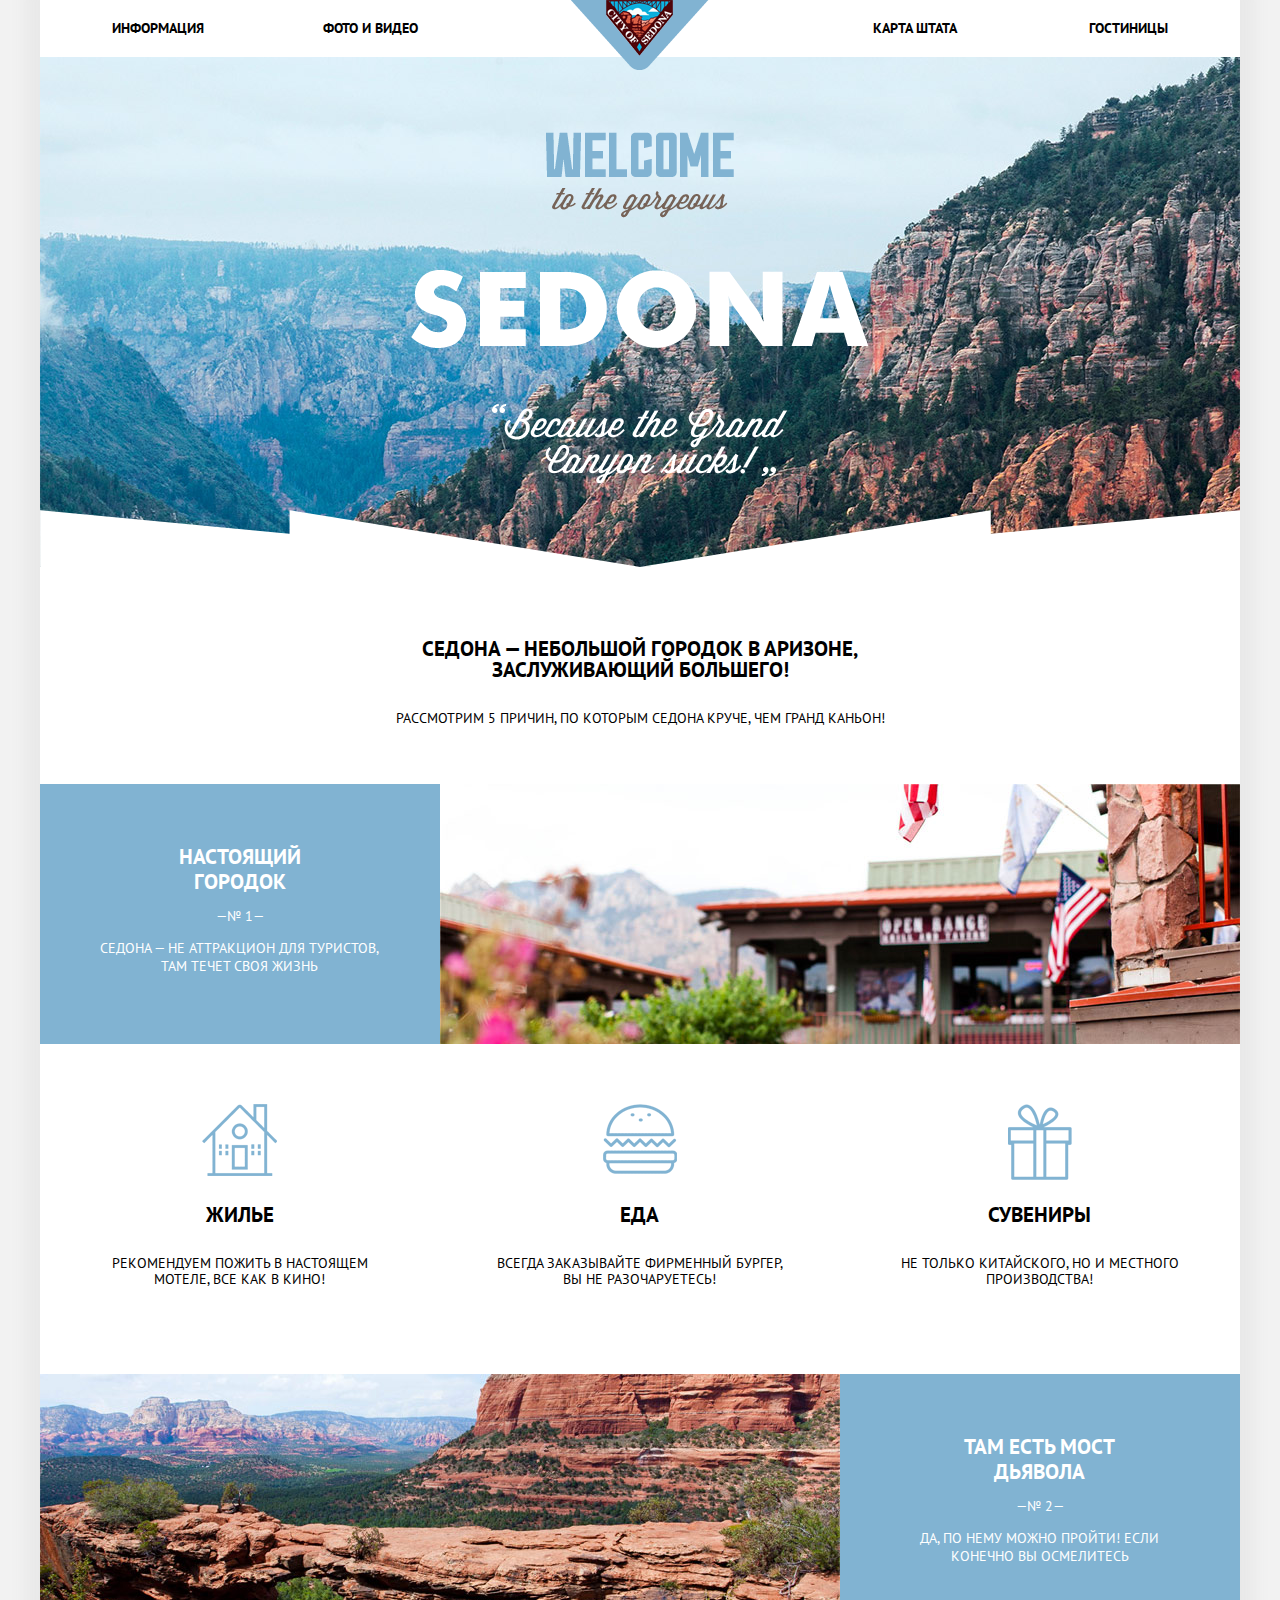
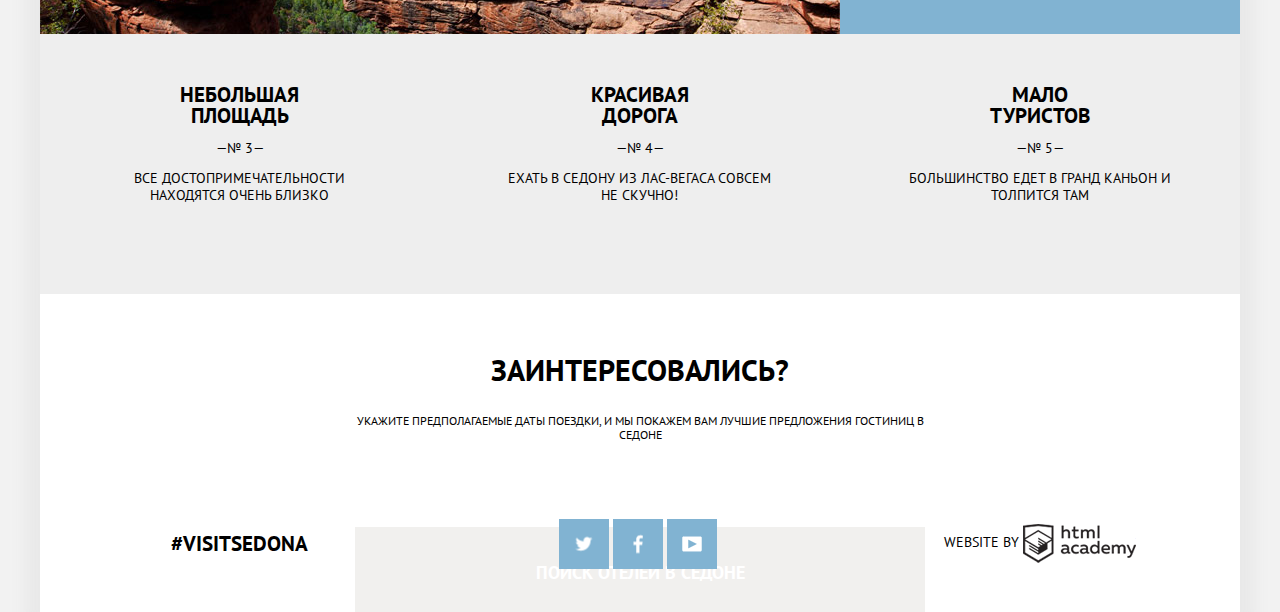
==== commit 8e5a6ce8: "sedona" ====
--- a/index.html
+++ b/index.html
@@ -16,8 +16,8 @@
         <ul class="clearfix">
           <li><a href="#">Информация</a></li>
           <li><a href="#">Фото и видео</a></li>
+          <li><a href="catalogue.html">Гостиницы</a></li>
           <li><a href="#">Карта штата</a></li>
-          <li><a href="catalogue.html">Гостиницы</a></li>
         </ul>
       </nav>
       <a href="#"><img class="top-menu-logo" src="img/sedona-logo.png" alt="logo" height="70" width="138"></a>
@@ -101,16 +101,16 @@
       <a class="search-button js-open-form" href="#">Поиск отелей в Седоне</a>
     </div>
     <div class="search-form-layout">
-      <!-- <div id="yandex-map">
-      </div> -->
+      <iframe class="google-map"
+       src="https://www.google.com/maps/embed?pb=!1m18!1m12!1m3!1d52385.13565752866!2d-111.83015805709337!3d34.85444381561884!2m3!1f0!2f0!3f0!3m2!1i1024!2i768!4f13.1!3m3!1m2!1s0x872da132f942b00d%3A0x5548c523fa6c8efd!2z0KHQtdC00L7QvdCwLCDQkNGA0LjQt9C-0L3QsCwg0KHQqNCQ!5e0!3m2!1sru!2sru!4v1456092663732" width="600" height="450" frameborder="0" style="border:0" allowfullscreen></iframe>
       <form class="search-form clearfix" action="#" method="get">
-        <div class="date">
+        <div class="date icon-calendar">
           <label for="date-in">Дата заезда:</label>
-          <input class="icon-calendar" type="date" name="date-in" id="date-in" value="2015-04-22">
+          <input type="date" name="date-in" id="date-in" value="2015-04-22">
         </div>
-        <div class="date">
+        <div class="date icon-calendar">
           <label for="date-out">Дата выезда:</label>
-          <input class="icon-calendar" type="date" name="date-out" id="date-out" value="2015-06-04">
+          <input type="date" name="date-out" id="date-out" value="2015-06-04">
         </div>
         <div class="person-amount clearfix">
           <div class="person-column">
--- a/css/style.css
+++ b/css/style.css
@@ -69,22 +69,6 @@
   speak: none;
 }
 
-/*[class^="icon-"]::after, [class*=" icon-"]::after {
-  display: inline-block;
-  width: 1em;
-  margin-right: 0.2em;
-  margin-left: 0.2em;
-  font-weight: normal;
-  line-height: 1em;
-  font-family: "symbols-sedona";
-  text-align: center;
-  text-transform: none;
-  text-decoration: inherit;
-  font-style: normal;
-  font-variant: normal;
-  speak: none;
-}*/
-
 .icon-facebook::before {
   content: "\66";
 }
@@ -223,7 +207,8 @@
   color: #d6d0cc;
 }
 .intro-block {
-  min-height: 513px;
+  min-height: 510px;
+  box-sizing: border-box;
   background: #2c3b39 url("../img/background-photo.jpg") no-repeat;
   padding-top: 75px;
   position: relative;
@@ -238,13 +223,14 @@
   width: 100%;
   height: 57px;
   background: url("../img/shape.png") no-repeat center transparent;
+  background-size: cover;
 }
 .intro-text {
   margin: 0 auto;
   display: block;
 }
 .heading {
-  min-height: 200px;
+  /*min-height: 200px;*/
   text-align: center;
   width: 100%;
   padding: 57px 0;
@@ -252,6 +238,7 @@
 }
 .heading h1 {
   width: 550px;
+  line-height: 1;
   margin-bottom: 30px;
   margin-left: auto;
   margin-right: auto;
@@ -280,20 +267,22 @@
 }
 .text-box p:last-child {
   margin-bottom: 0;
+  line-height: 1.3;
 }
 .text-only-block {
   color: #000000;
   background: #eeeeee;
   text-align: center;
+  box-sizing: border-box;
   /*margin-bottom: 60px;*/
 }
 .text-only-block .title {
   font-size: 21px;
-  line-height: 1.2;
+  line-height: 1;
   font-weight: bold;
   display: block;
   padding: 0 25%;
-  margin: 60px auto 0 auto;
+  margin: 50px auto 0 auto;
 }
 .text-only-block {
   min-height: 260px;
@@ -315,11 +304,12 @@
   text-align: center;
   box-sizing: border-box;
   float: left;
-  padding-top: 150px;
+  padding-top: 130px;
 }
 .txt-icon .title {
   width: 180px;
   margin: 30px auto;
+  line-height: 1;
 }
 .txt-icon p {
   width: 300px;
@@ -335,13 +325,13 @@
   background: url("../img/icon-souvenir.png") no-repeat center 60px;
 }
 .search-form-title {
-  padding-top: 60px;
+  padding-top: 58px;
 }
 .search-form-title .title {
   font-size: 30px;
   font-weight: bold;
   text-align: center;
-  margin: 0 auto 30px auto;
+  margin: 0 auto 26px auto;
 }
 .search-form-title p {
   font-size: 12px;
@@ -372,7 +362,16 @@
 .search-form-layout {
   min-height: 595px;
   background: #cbdda9 url("../img/map.jpg");
-  position: relative;
+  position: absolute;
+  bottom: 0;
+  z-index: 1;
+}
+.google-map {
+  width: 100%;
+  height: 595px;
+  position: absolute;
+  bottom: 0;
+  z-index: 2;
 }
 .search-form {
   display: none;
@@ -420,6 +419,7 @@
   border: 0;
   background-color: #f2f2f2;
   position: relative;
+  z-index: 1;
 }
 
 .icon-calendar::before {
@@ -428,6 +428,7 @@
   height: 24px;
   width: 24px;
   position: absolute;
+  z-index: 2;
   right: 15px;
   top: 10px;
   background-color: inherit;
@@ -565,12 +566,6 @@
 .copyright p {
   display: inline-block;
   vertical-align: middle;
-  /*width: 80px;
-  height: 38px;
-  margin-right: 10px;
-  padding: 12px 0;
-  font-size: 14px;
-  line-height: 38px;*/
 }
 .ha-logo {
   display: inline-block;
@@ -650,27 +645,41 @@
   font-size: 16px;
   font-weight: bold;
   color: #ffffff;
+  margin-bottom: 31px;
 }
 .facilities label, .type label {
+}
+input[type="checkbox"] {
+  display: none;
+}
+
+input[type="checkbox"] + label {
   font-size: 14px;
   line-height: 1;
   font-weight: normal;
   color: #ffffff;
-  margin-top: 35px;
-  /*margin-right: 0;*/
-  display: block;
+  display: block;
+  margin-bottom: 31px;
+  padding-left: 40px;
+
   position: relative;
   cursor: pointer;
 }
-input[type="checkbox"] {
-  display: none;
-}
-.icon-check-on::before, .icon-check-off::before {
-  font-size: 21px;
-  margin-right: 15px;
-  vertical-align: middle;
-}
-
+input[type="checkbox"] + label::before {
+content: "\2610";
+font-family: "symbols-sedona";
+position: absolute;
+top: -5px;
+left: 0;
+width: 16px;
+height: 16px;
+font-size: 26px;
+}
+
+input[type="checkbox"]:checked + label::before {
+  content: "\2611";
+  font-family: "symbols-sedona";
+}
 
 .filter-range {
   width: 330px;
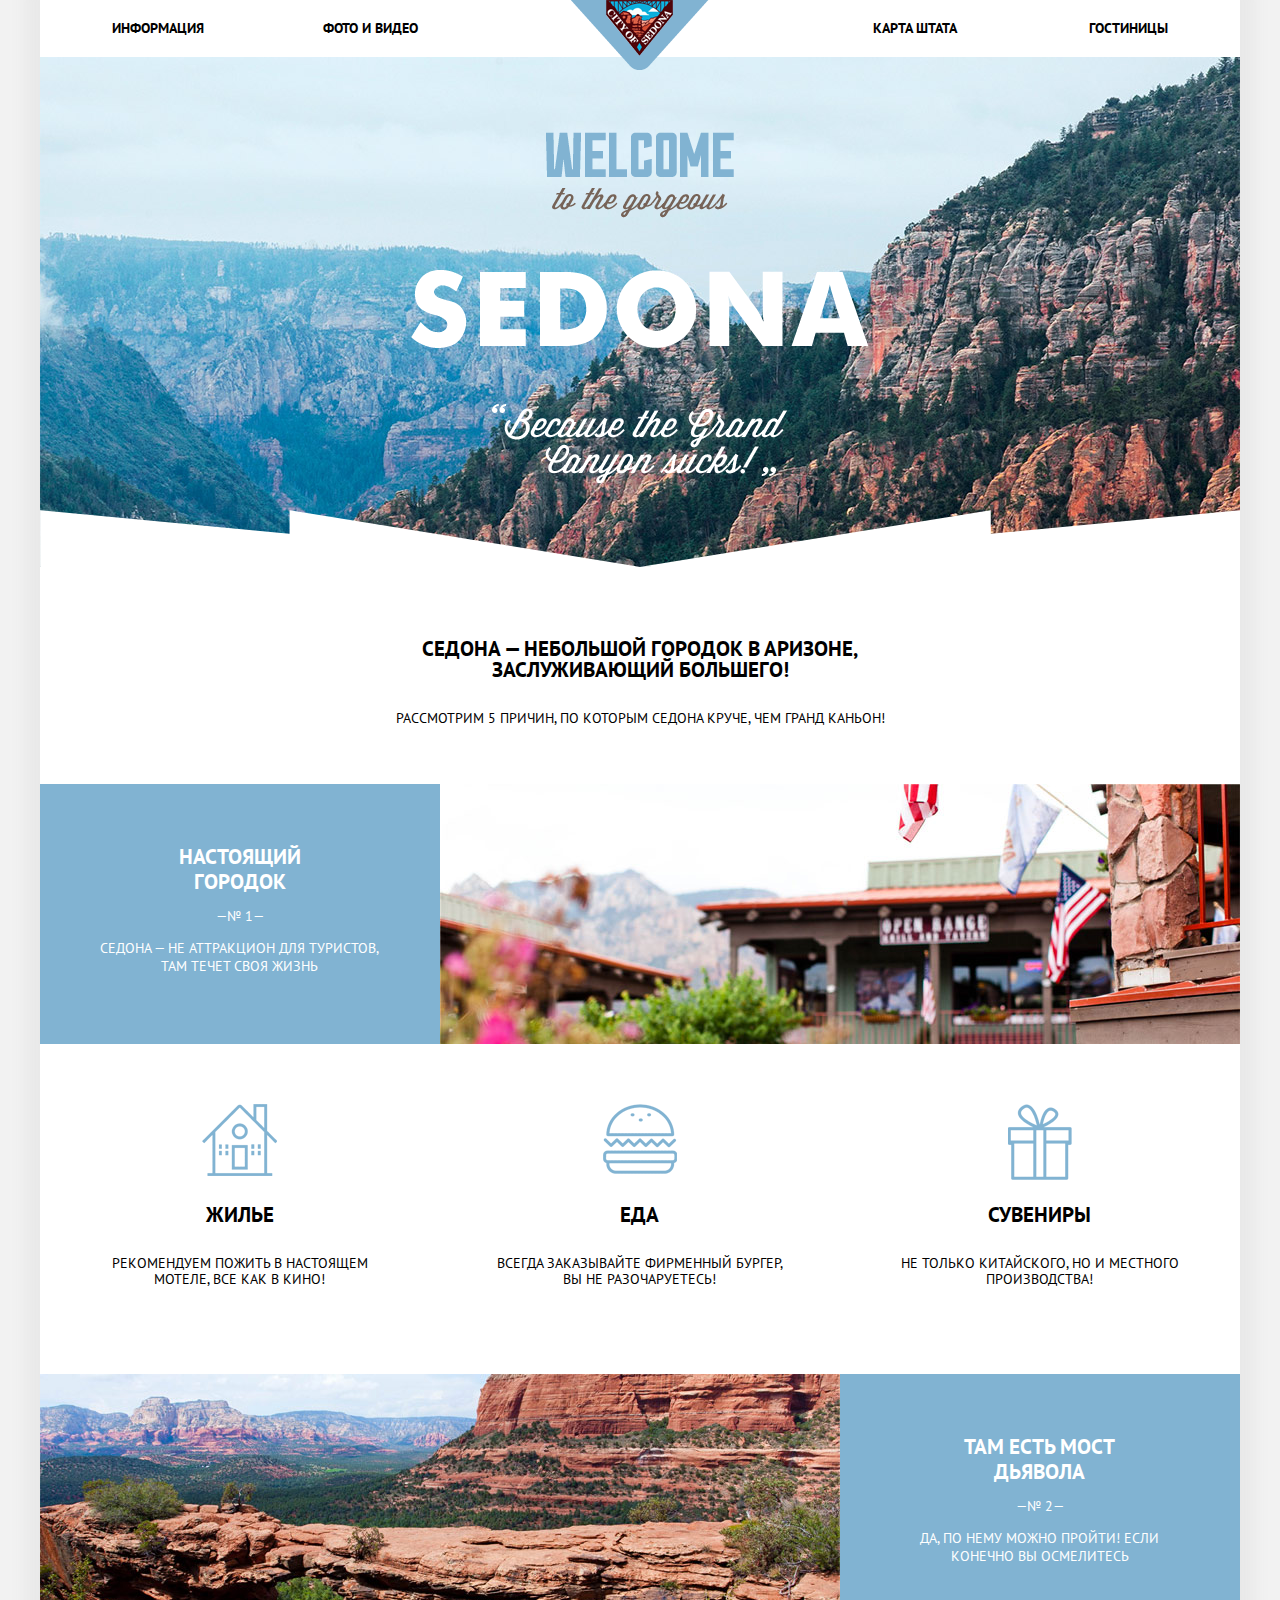
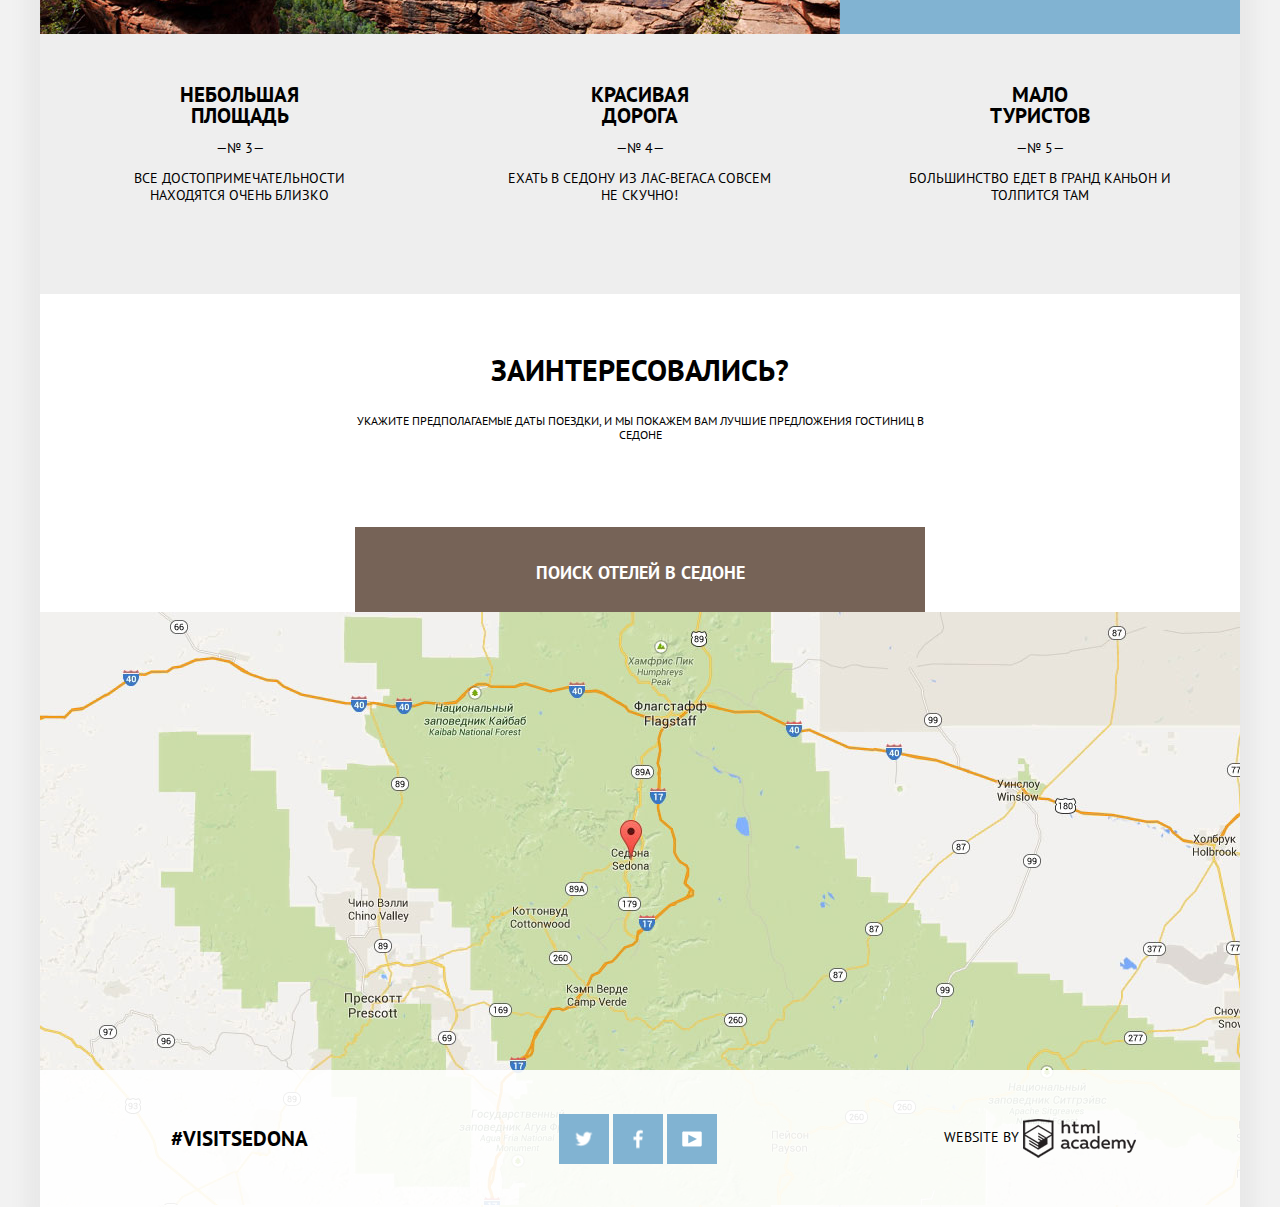
==== commit 281333e5: "седона" ====
--- a/index.html
+++ b/index.html
@@ -100,7 +100,7 @@
       <p>Укажите предполагаемые даты поездки, и мы покажем вам лучшие предложения гостиниц в Седоне</p>
       <a class="search-button js-open-form" href="#">Поиск отелей в Седоне</a>
     </div>
-    <div class="search-form-layout">
+    <div class="search-form-layout clearfix">
       <iframe class="google-map"
        src="https://www.google.com/maps/embed?pb=!1m18!1m12!1m3!1d52385.13565752866!2d-111.83015805709337!3d34.85444381561884!2m3!1f0!2f0!3f0!3m2!1i1024!2i768!4f13.1!3m3!1m2!1s0x872da132f942b00d%3A0x5548c523fa6c8efd!2z0KHQtdC00L7QvdCwLCDQkNGA0LjQt9C-0L3QsCwg0KHQqNCQ!5e0!3m2!1sru!2sru!4v1456092663732" width="600" height="450" frameborder="0" style="border:0" allowfullscreen></iframe>
       <form class="search-form clearfix" action="#" method="get">
--- a/css/style.css
+++ b/css/style.css
@@ -362,8 +362,7 @@
 .search-form-layout {
   min-height: 595px;
   background: #cbdda9 url("../img/map.jpg");
-  position: absolute;
-  bottom: 0;
+  position: relative;
   z-index: 1;
 }
 .google-map {
@@ -382,6 +381,7 @@
   padding: 50px;
   box-sizing: border-box;
   position: relative;
+  z-index: 3;
   box-shadow: 10px 15px 10px -5px rgba(0, 0, 0, 0.1), -10px 15px 10px -5px rgba(0, 0, 0, 0.1);
 }
 @keyframes fly {
@@ -547,6 +547,7 @@
   box-sizing: border-box;
   font-size: 0;
   position: absolute;
+  z-index: 3;
   bottom: 0px;
   background: rgba(255, 255, 255, 0.9);
 }
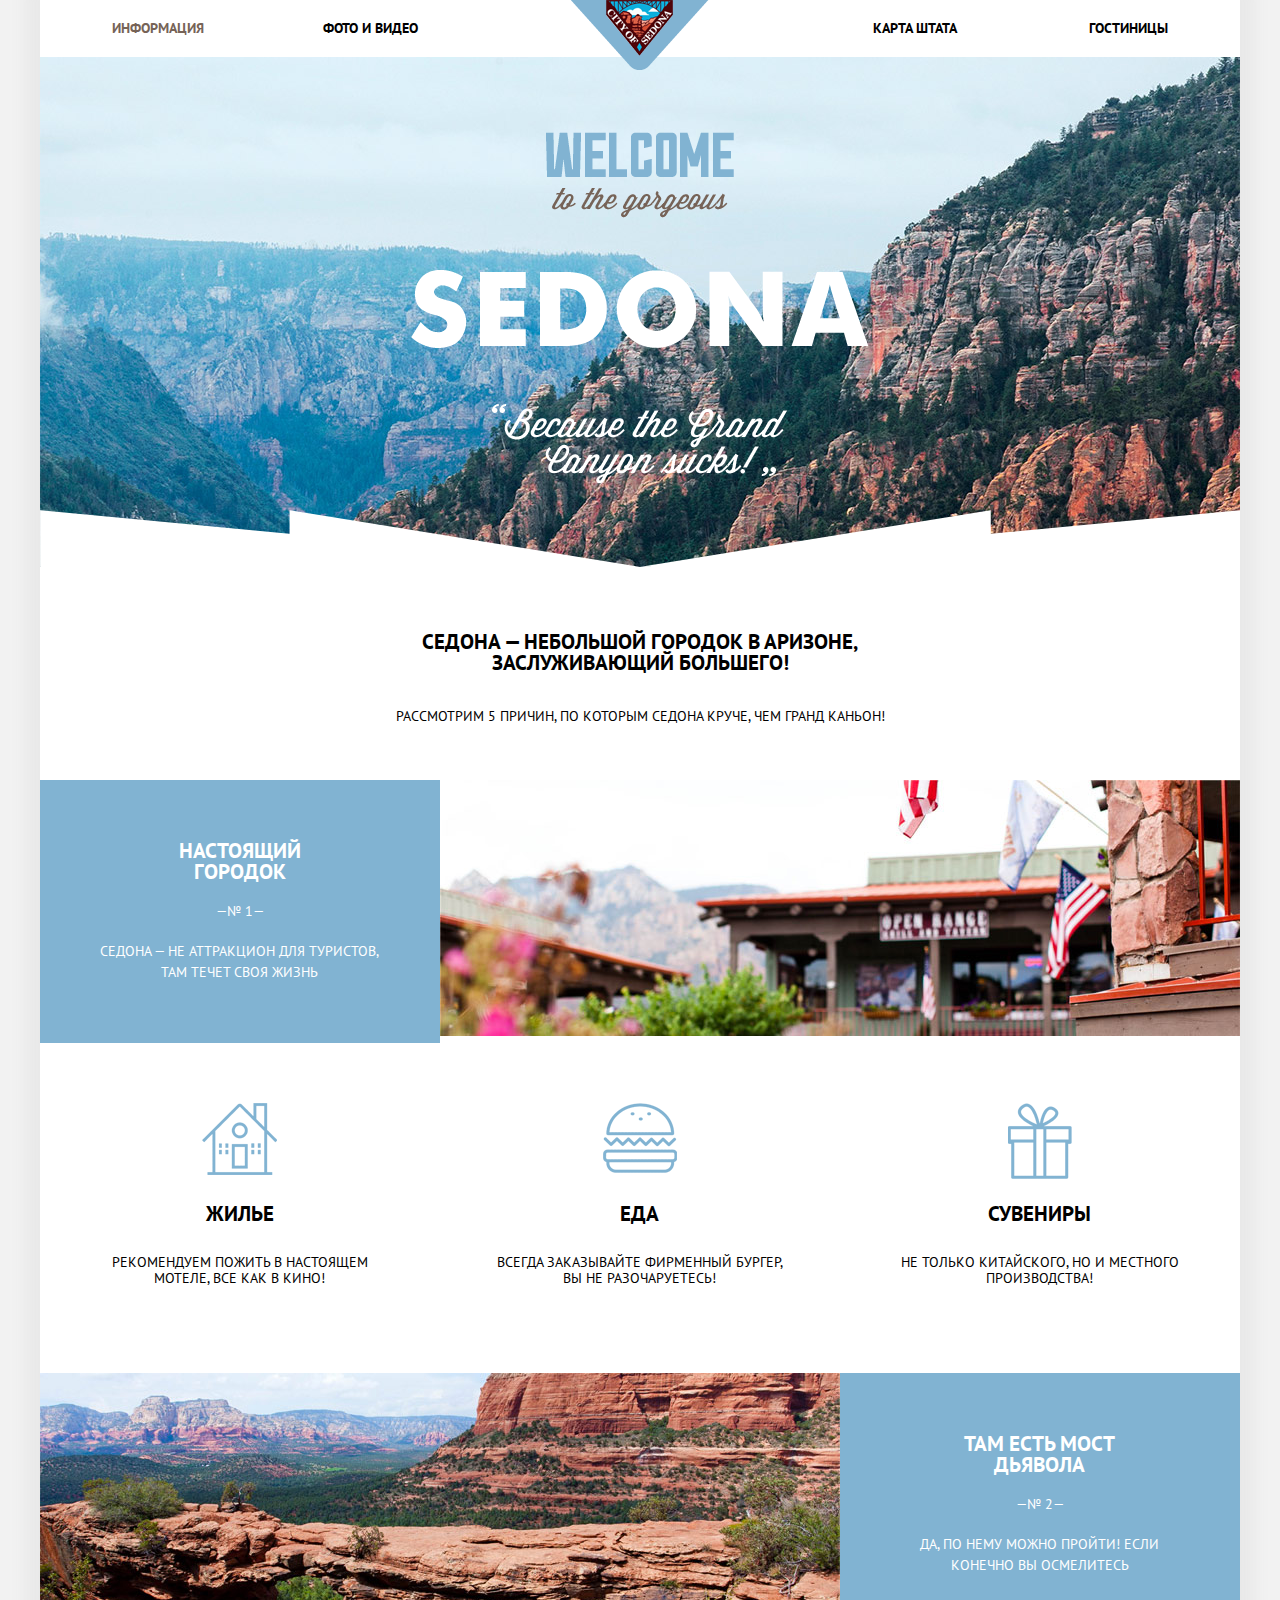
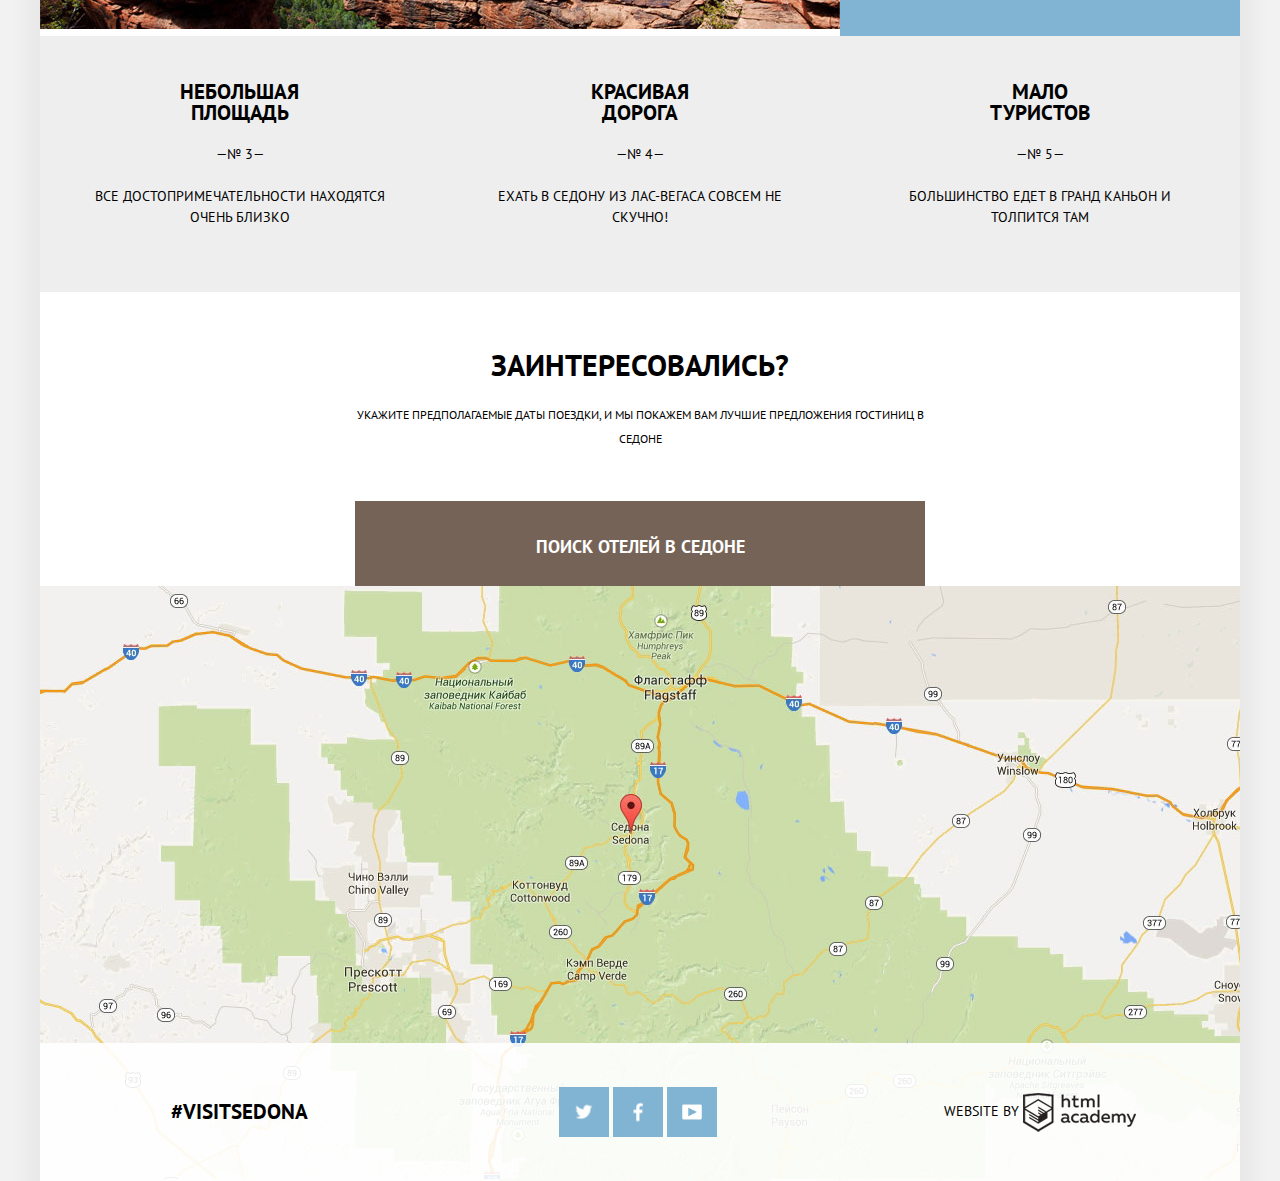
==== commit 283c0e8a: "Sedona!" ====
--- a/index.html
+++ b/index.html
@@ -3,9 +3,9 @@
 
 <head>
   <meta charset="utf-8">
-  <link href='https://fonts.googleapis.com/css?family=PT+Sans:400,700&subset=latin,cyrillic' rel='stylesheet' type='text/css'>
+  <link href="https://fonts.googleapis.com/css?family=PT+Sans:400,700&subset=latin,cyrillic" rel="stylesheet" type="text/css">
   <link rel="stylesheet" href="css/normalize.css">
-  <link rel="stylesheet" href="css/style.css">
+  <link rel="stylesheet" href="css/style-minimized.css">
   <title>HTML Academy: Седона</title>
 </head>
 
@@ -14,13 +14,13 @@
     <header class="header">
       <nav class="top-menu">
         <ul class="clearfix">
-          <li><a href="#">Информация</a></li>
+          <li><a class="active" href="#">Информация</a></li>
           <li><a href="#">Фото и видео</a></li>
           <li><a href="catalogue.html">Гостиницы</a></li>
           <li><a href="#">Карта штата</a></li>
         </ul>
       </nav>
-      <a href="#"><img class="top-menu-logo" src="img/sedona-logo.png" alt="logo" height="70" width="138"></a>
+      <a href="index.html"><img class="top-menu-logo" src="img/sedona-logo.png" alt="logo" height="70" width="138"></a>
     </header>
 
     <div class="intro-block">
@@ -98,19 +98,21 @@
     <div class="search-form-title clearfix">
       <p class="title">Заинтересовались?</p>
       <p>Укажите предполагаемые даты поездки, и мы покажем вам лучшие предложения гостиниц в Седоне</p>
-      <a class="search-button js-open-form" href="#">Поиск отелей в Седоне</a>
+      <a class="search-button js-open-form" href="form.html">Поиск отелей в Седоне</a>
     </div>
     <div class="search-form-layout clearfix">
-      <iframe class="google-map"
-       src="https://www.google.com/maps/embed?pb=!1m18!1m12!1m3!1d52385.13565752866!2d-111.83015805709337!3d34.85444381561884!2m3!1f0!2f0!3f0!3m2!1i1024!2i768!4f13.1!3m3!1m2!1s0x872da132f942b00d%3A0x5548c523fa6c8efd!2z0KHQtdC00L7QvdCwLCDQkNGA0LjQt9C-0L3QsCwg0KHQqNCQ!5e0!3m2!1sru!2sru!4v1456092663732" width="600" height="450" frameborder="0" style="border:0" allowfullscreen></iframe>
+      <iframe class="google-map" src="https://www.google.com/maps/embed?pb=!1m18!1m12!1m3!1d52385.13565752866!2d-111.83015805709337!3d34.85444381561884!2m3!1f0!2f0!3f0!3m2!1i1024!2i768!4f13.1!3m3!1m2!1s0x872da132f942b00d%3A0x5548c523fa6c8efd!2z0KHQtdC00L7QvdCwLCDQkNGA0LjQt9C-0L3QsCwg0KHQqNCQ!5e0!3m2!1sru!2sru!4v1456092663732"
+        width="600" height="450" style="border:0" allowfullscreen></iframe>
       <form class="search-form clearfix" action="#" method="get">
-        <div class="date icon-calendar">
+        <div class="date">
           <label for="date-in">Дата заезда:</label>
           <input type="date" name="date-in" id="date-in" value="2015-04-22">
+          <button class="icon-calendar" type="button" name="calendar"></button>
         </div>
-        <div class="date icon-calendar">
+        <div class="date">
           <label for="date-out">Дата выезда:</label>
           <input type="date" name="date-out" id="date-out" value="2015-06-04">
+          <button class="icon-calendar" type="button" name="calendar"></button>
         </div>
         <div class="person-amount clearfix">
           <div class="person-column">
@@ -148,7 +150,7 @@
     </footer>
   </div>
 
-  <script src="js/script.js"></script>
+  <script src="js/script-minimized.js"></script>
 
 </body>
 
--- a/css/style-minimized.css
+++ b/css/style-minimized.css
@@ -0,0 +1 @@
+@font-face{font-weight:400;font-style:normal;font-family:"symbols-sedona";src:url("../fonts/symbols-sedona.woff") format("woff"),url("../fonts/symbols-sedona.woff2") format("woff2")}body,h2{font-weight:400}body{font-family:"PT Sans","Arial",sans-serif;color:#000;font-size:14px;text-transform:uppercase;background-color:#f2f2f2}h1{font-size:21px;font-weight:700}h2,h3{font-size:14px}h2{line-height:1.5}h3,h5{font-weight:400}h3{text-decoration:underline}h4,h5{font-size:12px;font-weight:700;text-decoration:underline}h5{line-height:26px;font-style:italic}body,h1,h3,h4,h6,p{line-height:1.2}h6{font-style:italic;font-size:12px;font-weight:700}p{font-size:14px;font-weight:400}img{max-width:100%;height:auto}[class*=" icon-"]::before,[class^=icon-]::before{display:inline-block;width:1em;margin-right:.2em;margin-left:.2em;font-weight:400;line-height:1em;font-family:"symbols-sedona";text-align:center;text-transform:none;text-decoration:inherit;font-style:normal;font-variant:normal;speak:none}.icon-facebook::before{content:"\66"}.icon-twitter::before{content:"\74"}.icon-up-dir::before{content:"\25b2"}.icon-down-dir::before{content:"\25bc"}.icon-star::before{content:"\2605"}.icon-check-off::before{content:"\2610"}.icon-check-on::before{content:"\2611"}.icon-calendar::before{content:"\e800"}.icon-plus::before{content:"\e801"}.icon-minus::before{content:"\e802"}.icon-youtube::before{content:"\f39e"}.page-container{margin:0 auto;max-width:1200px;min-width:768px;position:relative;background-color:#fff;box-shadow:0 0 15px 15px #e9e9e9}.title{font-size:21px;line-height:1.2;font-weight:700;display:block}.header{min-height:56px;padding:0 6%;box-sizing:border-box;color:#000;background-color:#fff;position:relative}.clearfix:after{content:"";display:block;clear:both}.header ul{padding:0;margin:0;list-style-type:none}.top-menu li{display:block;width:20%;padding:20px 0}.top-menu li:nth-child(1n),.top-menu li:nth-child(2n){float:left}.top-menu li:nth-child(3n),.top-menu li:nth-child(4n){float:right;text-align:right}.top-menu-logo{display:block;position:absolute;left:0;right:0;top:0;margin-left:auto;margin-right:auto;z-index:2}.top-menu a{color:#000;text-decoration:none;font-size:14px;font-weight:700}.top-menu a:hover{color:#81b3d2}.top-menu a:disabled{color:#b2b2b2}.top-menu .active{color:#766357}.top-menu .active:hover{color:#604e43}.top-menu .active:disabled{color:#d6d0cc}.intro-block{min-height:510px;box-sizing:border-box;background:#2c3b39 url("../img/background-photo.jpg") no-repeat;padding-top:75px;position:relative;z-index:1}.intro-block::after{display:block;content:"";position:absolute;bottom:0;left:0;width:100%;height:57px;background:url("../img/shape.png") no-repeat center;background-size:cover}.intro-text{margin:0 auto;display:block}.heading{text-align:center;width:100%;padding:50px 0;box-sizing:border-box}.heading h1{width:550px;line-height:1;margin-bottom:35px;margin-left:auto;margin-right:auto}.heading p{width:600px;margin:0 auto 5px}.text-box,.text-only-block,.txt-img-block{box-sizing:border-box;min-height:256px}.text-box,.text-only-block{width:33.33333%;text-align:center;float:left}.text-box{background:#81b3d2;padding:5%;color:#fff}.text-box .title{padding:0 20%;margin:0 auto;line-height:1}.text-box p,.text-only-block p{line-height:1.5;margin-top:19px;margin-bottom:0}.text-only-block{color:#000;background:#eee;padding:0 4.5%}.text-only-block .title{font-size:21px;line-height:1;font-weight:700;display:block;padding:0 25%;margin:45px auto 0}.text-only-block p{margin-top:21px}.benefit-img{height:256px;width:66.66666%;overflow:hidden;float:left}.txt-icon div{min-height:330px;width:33.33333%;text-align:center;box-sizing:border-box;float:left;padding:130px 4.5% 0}.txt-icon .title{width:180px;margin:30px auto;line-height:1}.house{background:url("../img/icon-house.png") no-repeat center 60px}.burger{background:url("../img/icon-burger.png") no-repeat center 60px}.gift{background:url("../img/icon-souvenir.png") no-repeat center 60px}.search-form-title{padding-top:58px;box-sizing:border-box}.search-form-title .title{font-size:30px;line-height:1;font-weight:700;text-align:center;margin:0 auto 23px}.search-button,.search-form-title p{display:block;width:570px;text-align:center;margin-left:auto;margin-right:auto}.search-form-title p{line-height:2;margin-bottom:50px;font-size:12px;font-weight:400}.search-button{background-color:#766357;height:85px;text-decoration:none;color:#fff;font-size:18px;font-weight:700;padding-top:35px;box-sizing:border-box}.search-form-layout{min-height:595px;background:#cbdda9 url("../img/map.jpg");position:relative;z-index:1}.google-map{width:100%;height:595px;position:absolute;bottom:0;left:0;z-index:2}.search-form{display:none;min-height:400px;width:570px;margin:0 auto;background:#fff;padding:56px;box-sizing:border-box;position:relative;z-index:3;box-shadow:10px 15px 10px -5px rgba(0,0,0,.1),-10px 15px 10px -5px rgba(0,0,0,.1)}@-webkit-keyframes fly{0%{-webkit-transform:translateY(-700px);transform:translateY(-700px)}to{-webkit-transform:translateY(0);transform:translateY(0)}}@keyframes fly{0%{-webkit-transform:translateY(-700px);transform:translateY(-700px)}to{-webkit-transform:translateY(0);transform:translateY(0)}}.show{display:block;animation-name:fly;animation-duration:1s}.date{margin-bottom:20px;font-size:0;position:relative}.date input,.date>*{font-size:16px;font-weight:700}.date>*{display:inline-block;vertical-align:middle}.date label{width:25%}.date input{width:75%;padding:10px;box-sizing:border-box;border:0;background-color:#f2f2f2;position:relative;z-index:1}.icon-calendar{background:0 0;border:0;font-size:24px;margin:0;height:24px;width:24px;position:absolute;z-index:2;right:25px;top:7px;color:#a9a9a9}.icon-calendar:hover::before{color:#000}.icon-calendar:disabled::before{color:#81b3d2}.date input:hover{background-color:#ebebeb}.date input:focus{background-color:#fff;outline:2px solid #e5e5e5}.person-amount{margin-bottom:50px;font-size:0}.person-column,.person-column>*{display:inline-block;vertical-align:middle}.person-column{width:50%;font-size:0}.person-column>*{font-size:16px;font-weight:700}.person-label{width:50%;box-sizing:border-box}.person-group-input{width:50%;font-size:0;position:relative}.person-group-input>*{font-size:16px;display:inline-block;box-sizing:border-box}.person-group-input input{font-size:16px;width:100%;box-sizing:border-box;border:none;padding:10px 10px 10px 30px;text-align:center;background-color:#f2f2f2}.person-group-input input:hover{background-color:#ebebeb}.person-group-input input:focus{background-color:#fff;outline:2px solid #e5e5e5}.icon-minus,.icon-plus{background:0 0;border:0;padding:0;height:38px;line-height:38px;position:absolute;color:#a9a9a9}.icon-minus{left:5px}.icon-plus{right:5px}.icon-minus:hover,.icon-plus:hover{color:#000}.icon-minus:disabled,.icon-plus:disabled{color:#81b3d2}.icon-minus:focus{border-style:none}.kids-title{text-align:right;padding-right:30px}.index-search{width:458px;height:60px;color:#fff;font-weight:700;font-size:21px;line-height:1.2;text-transform:uppercase;background-color:#81b3d2;border-style:none}.index-search:hover{background-color:#669ec0}.index-search:disabled{opacity:30%}.main-footer{width:100%;display:inline-block;vertical-align:middle;padding:35px 0;box-sizing:border-box;font-size:0;position:absolute;z-index:3;bottom:0;background:rgba(255,255,255,.9)}.copyright,.hashtag,.social{width:33.33333%;padding:0 15px;text-align:center;box-sizing:border-box}.hashtag p{font-size:21px;font-weight:700}.copyright,.copyright p,.ha-logo,.hashtag,.social{display:inline-block;vertical-align:middle}.ha-logo{width:113px;height:39px;background:url("../img/ha-logo.png") no-repeat center;text-indent:100%;overflow:hidden}.ha-logo:hover{background-image:url("../img/logo-hover.png")}.ha-logo:disabled{background-image:url("../img/logo-down.png")}.social a{display:inline-block;vertical-align:middle;width:50px;height:50px;margin-right:1%;background:#81b3d2;font-size:0;text-decoration:none;list-style-type:none;position:relative}.social a:hover{background-color:#669ec0}.social a:disabled{opacity:30%}.sprite::before{content:"";position:absolute;top:50%;left:50%;transform:translate(-50%,-50%);background:url("../img/sprite.png") no-repeat}.sprite-icon-fb::before{width:10px;height:19px;background-position:-10px -10px}.sprite-icon-twitter::before{width:17px;height:15px;background-position:-10px -49px}.sprite-icon-youtube::before{width:20px;height:16px;background-position:-10px -84px}.filter-layout{background:#7a9ec2 url("../img/bg-filter-block.jpg") no-repeat center;background-size:cover;padding:28px 6% 0;min-height:220px;box-sizing:border-box}.facilities,.type{float:left;width:25%;padding:0;margin:0;border:0}.facilities legend,.type legend{font-size:16px;font-weight:700;color:#fff;margin-bottom:31px}input[type=checkbox]{display:none}input[type=checkbox]+label{font-size:14px;line-height:1;font-weight:400;color:#fff;display:block;margin-bottom:28px;padding-left:40px;position:relative;cursor:pointer}input[type=checkbox]+label::before{content:"\2610";font-family:"symbols-sedona";position:absolute;top:-5px;left:0;width:16px;height:16px;font-size:26px}input[type=checkbox]:checked+label::before{content:"\2611";font-family:"symbols-sedona"}input[type=checkbox]:disabled+label::before{opacity:.5}.filter-range{width:320px;color:#fff;text-transform:uppercase;float:right}.filter-range-title{margin-bottom:9px;font-weight:600;font-size:16px;line-height:21px}.price-controls{position:relative;height:36px;margin-bottom:20px;font-size:0;border:2px solid #fff;border-radius:2px}.price-controls::after{content:"";position:absolute;top:50%;left:50%;width:2px;height:22px;background:#fff;transform:translate(-50%,-50%)}.price-controls label{display:inline-block;font-size:14px;line-height:38px;vertical-align:top;cursor:pointer}.price-controls .max-price,.price-controls .min-price{width:90px;padding-left:65px}.price-controls input{width:50px;margin:0;color:inherit;font:inherit;background:0 0;border:none;outline:none}.range-controls{position:relative;margin-bottom:32px}.range-controls .scale{height:2px;background:rgba(255,255,255,.3)}.range-controls .bar{width:80%;height:2px;background:#fff}.range-toggle{width:4px;height:4px;background:#ababab;border:8px solid #fff;border-radius:50%;box-shadow:0 2px 1px 0 rgba(0,1,1,.2);cursor:pointer;position:absolute;top:-9px}.range-toggle-min{left:0}.range-toggle-max{left:80%}.range-toggle:hover{background:#1c4f80}.btn-transparent{display:block;margin:0 auto;padding:6px 35px;font-size:14px;line-height:20px;color:#fff;text-transform:uppercase;background:0 0;border:2px solid #fff;border-radius:2px;outline:none;cursor:pointer}.btn-transparent:hover{color:#000;background:#fff}.sorting-block{min-height:80px;line-height:80px;padding:0 6%;box-sizing:border-box;border-bottom:2px solid #e5e5e5}.sorting-block::after{font-size:0}.arrows{float:right;width:100px;min-height:80px;line-height:80px;position:relative;padding:0;text-align:right}.arrows a,.arrows span{text-decoration:none;font-size:0}.icon-up-dir::before{color:#ccc;font-size:24px;position:relative;left:6px;margin:0}.icon-up-dir:hover::before{color:#000}.icon-up-dir:disabled::before{color:#81b3d2}.icon-down-dir::before{color:#81b3d2;font-size:24px;margin:0}.icon-down-dir:hover::before{color:#81b3d2;cursor:default;font-size:24px}.icon-down-dir:disabled::before{color:#81b3d2;font-size:24px}.found,.sort-by{float:left;line-height:87px}.found{width:135px;margin-right:30px;font-size:21px;font-weight:700;box-sizing:border-box}.sort-by{min-width:350px}.sort-by a,.sort-by span{font-size:12px;margin-right:33px}.sort-by a{text-decoration:none;color:#d6d0cc;border-bottom:1px dotted #81b3d2}.sort-by .active{color:#81b3d2;border-bottom:none}.sort-by .down:hover{color:#81b3d2}.sort-by:disabled{color:#000;border-bottom:none}.search-result{min-height:150px;padding:24px 6% 14px;border-bottom:2px solid #e5e5e5;box-sizing:border-box}.info,.photo{margin-right:30px;float:left}.photo{width:135px}.info{max-width:300px}.hotel-name{display:block;max-width:300px;padding-right:10px;box-sizing:border-box;clear:both;text-decoration:none;font-size:21px;font-weight:700;margin-bottom:10px;margin-top:0;line-height:1;color:#000}.hotel-name:hover{color:#81b3d2}.hotel-name:disabled{color:#b2b2b2}.type-n-price{clear:both;margin-bottom:15px;float:left}.type-n-price span{display:inline-block;vertical-align:middle;margin-right:6px;font-size:14px;line-height:1}.left-col{width:110px}.right-col{width:145px;cursor:pointer}.button-container{width:260px;clear:both}.search-result .button{display:inline-block;vertical-align:middle;margin-right:3px;padding:5px 17px;font-size:14px;font-weight:700;color:#fff;text-decoration:none;box-sizing:border-box}.details{background-color:#81b3d2;width:110px}.details:hover{background-color:#669ec0}.details:disabled{opacity:30%}.book{background-color:#766357;width:142px}.book:hover{background-color:#604e43}.book:disabled{opacity:30%}.rating{min-width:120px;float:right;text-align:right}.star-rate{margin-bottom:45px;max-width:120px}.icon-star{font-size:0}.icon-star::before{color:#81b3d2;font-size:20px;margin:0}.number{padding:8px 16px;max-width:79px;background-color:#f2f2f2;color:#666;font-size:12px;text-align:center}.inner-footer{width:100%;display:inline-block;vertical-align:middle;padding:35px 0;box-sizing:border-box;font-size:0}
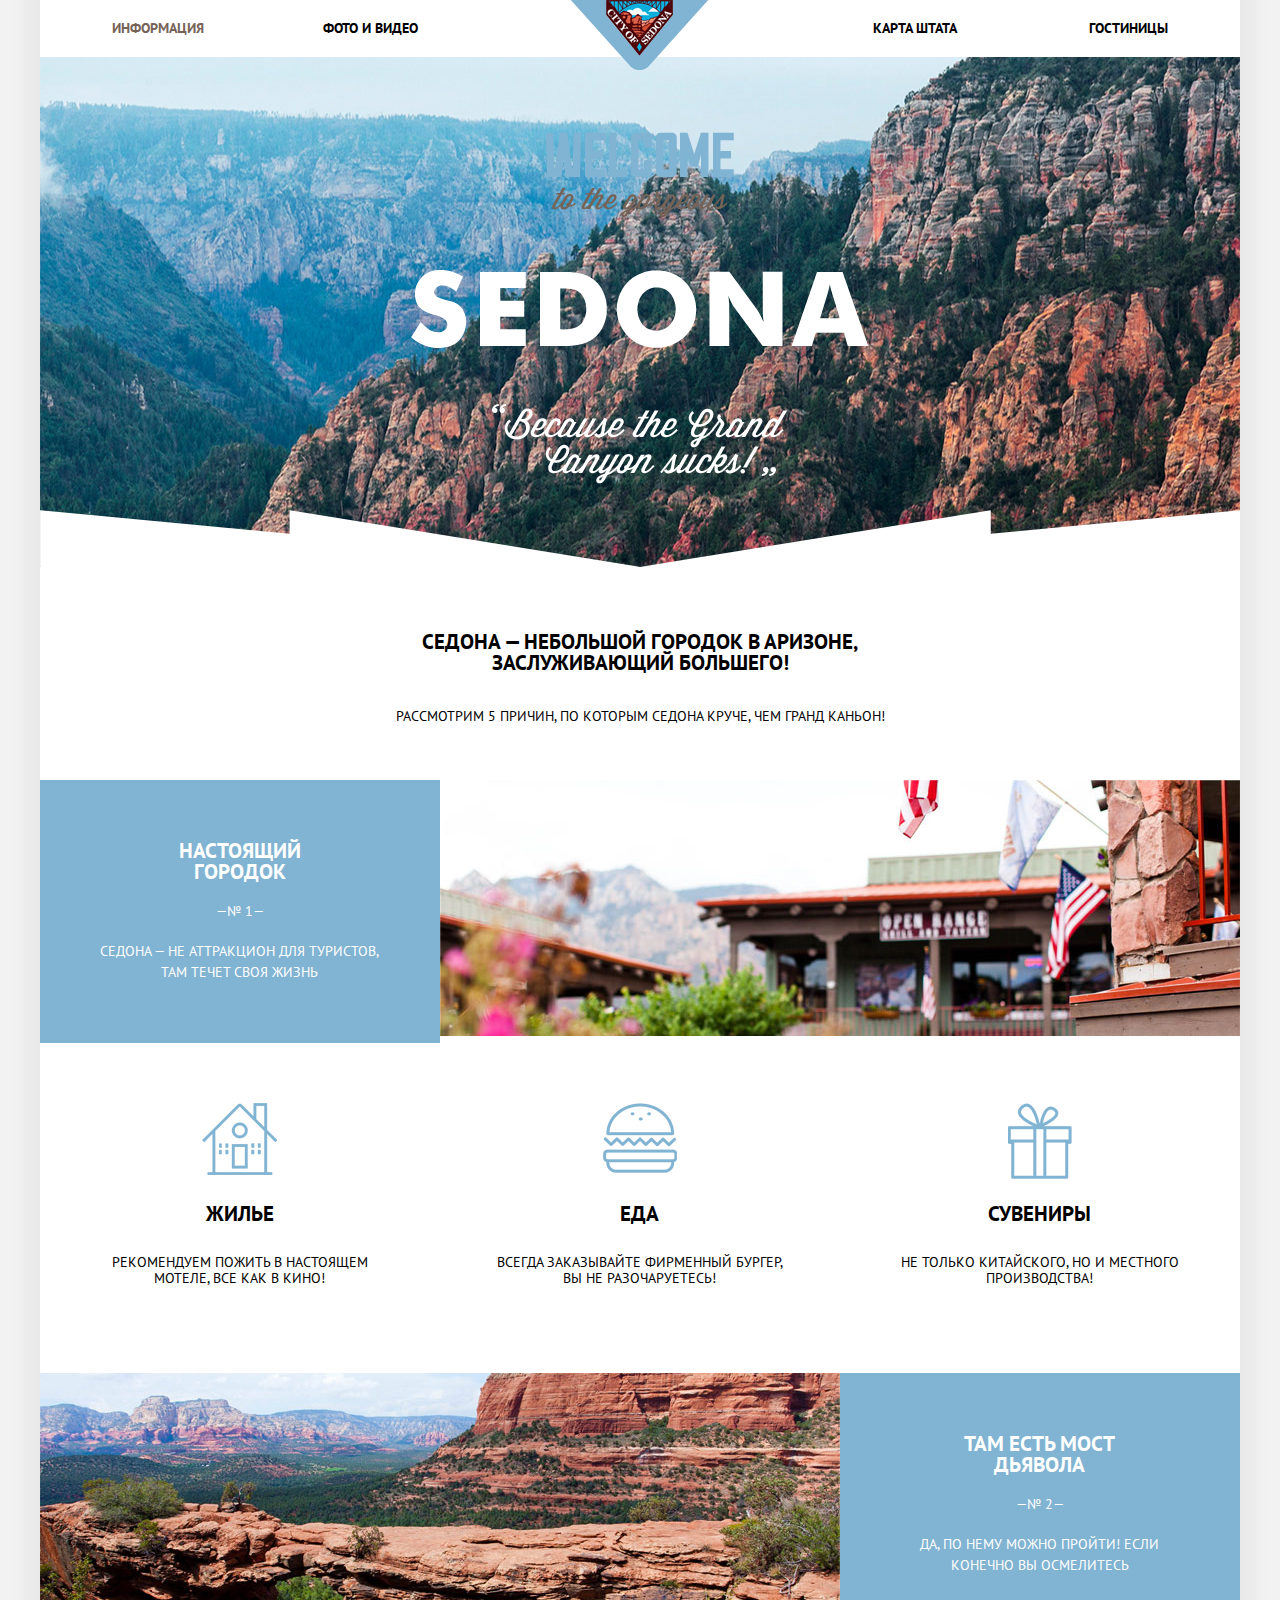
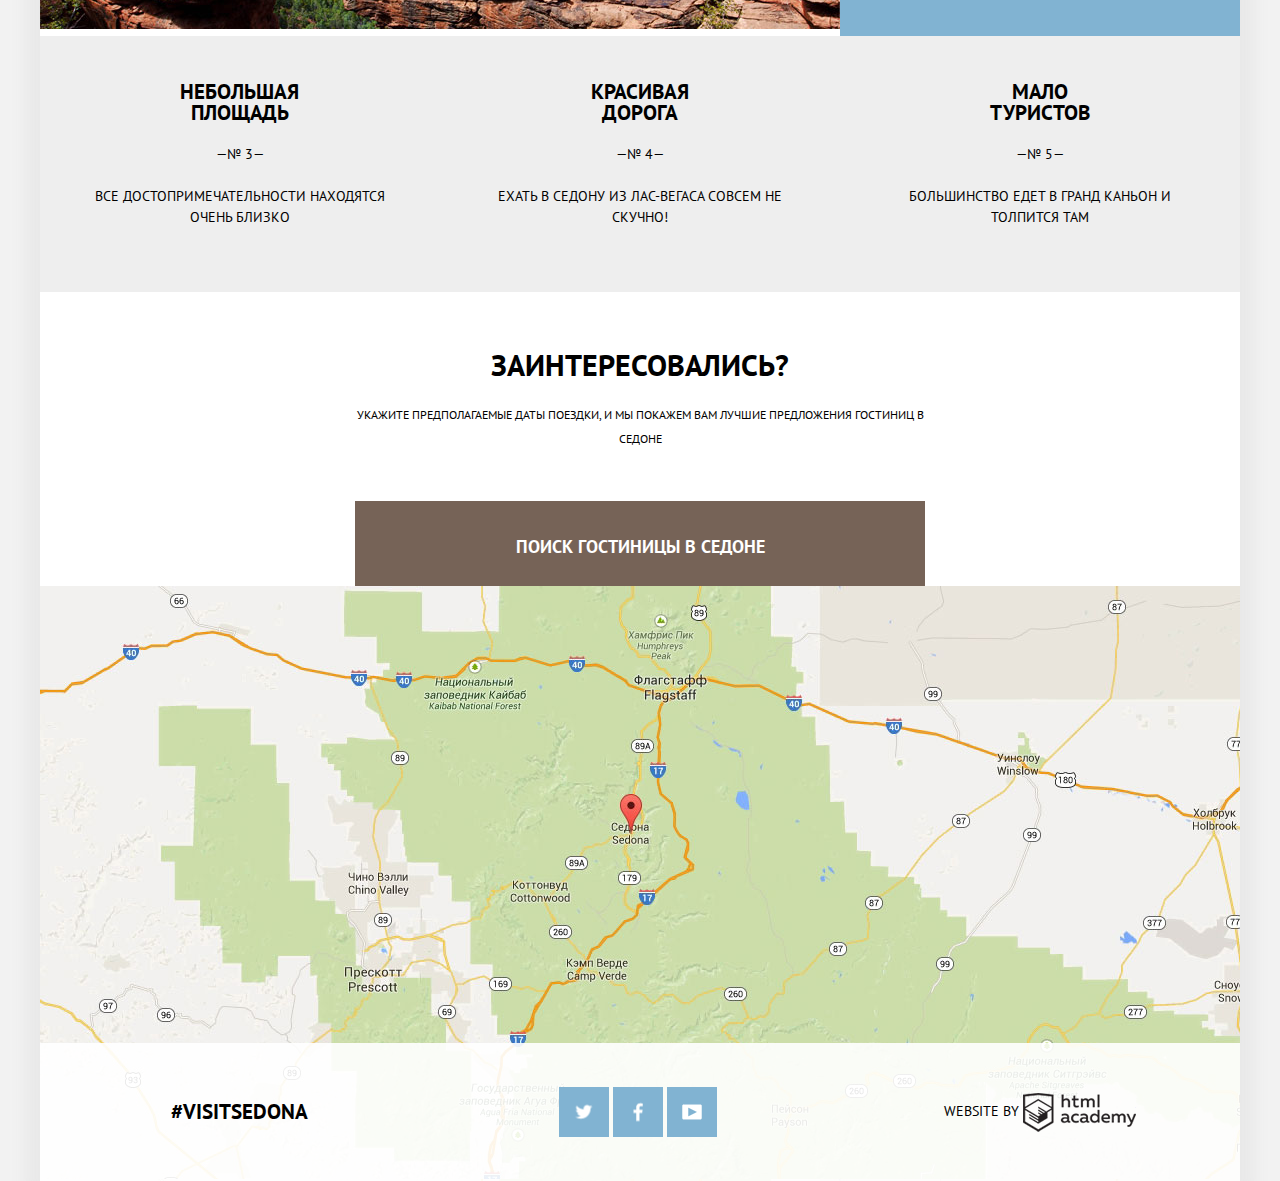
==== commit becf52e1: "седона" ====
--- a/index.html
+++ b/index.html
@@ -5,7 +5,7 @@
   <meta charset="utf-8">
   <link href="https://fonts.googleapis.com/css?family=PT+Sans:400,700&subset=latin,cyrillic" rel="stylesheet" type="text/css">
   <link rel="stylesheet" href="css/normalize.css">
-  <link rel="stylesheet" href="css/style-minimized.css">
+  <link rel="stylesheet" href="css/style.css">
   <title>HTML Academy: Седона</title>
 </head>
 
@@ -98,7 +98,7 @@
     <div class="search-form-title clearfix">
       <p class="title">Заинтересовались?</p>
       <p>Укажите предполагаемые даты поездки, и мы покажем вам лучшие предложения гостиниц в Седоне</p>
-      <a class="search-button js-open-form" href="form.html">Поиск отелей в Седоне</a>
+      <a class="search-button js-open-form" href="form.html">Поиск гостиницы в Седоне</a>
     </div>
     <div class="search-form-layout clearfix">
       <iframe class="google-map" src="https://www.google.com/maps/embed?pb=!1m18!1m12!1m3!1d52385.13565752866!2d-111.83015805709337!3d34.85444381561884!2m3!1f0!2f0!3f0!3m2!1i1024!2i768!4f13.1!3m3!1m2!1s0x872da132f942b00d%3A0x5548c523fa6c8efd!2z0KHQtdC00L7QvdCwLCDQkNGA0LjQt9C-0L3QsCwg0KHQqNCQ!5e0!3m2!1sru!2sru!4v1456092663732"
--- a/css/style.css
+++ b/css/style.css
@@ -0,0 +1,1023 @@
+@font-face {
+  font-weight: normal;
+  font-style: normal;
+  font-family: "symbols-sedona";
+  src: url("../fonts/symbols-sedona.woff") format("woff"), url("../fonts/symbols-sedona.woff2") format("woff2");
+}
+body {
+  font-family: "PT Sans", "Arial", sans-serif;
+  font-weight: normal;
+  color: #000000;
+  line-height: 1.2;
+  font-size: 14px;
+  text-transform: uppercase;
+  background-color: #f2f2f2;
+}
+h1 {
+  font-size: 21px;
+  line-height: 1.2;
+  font-weight: bold;
+}
+h2 {
+  font-size: 14px;
+  line-height: 1.5;
+  font-weight: normal;
+}
+h3 {
+  font-size: 14px;
+  line-height: 1.2;
+  font-weight: normal;
+  text-decoration: underline;
+}
+h4 {
+  font-size: 12px;
+  line-height: 1.2;
+  font-weight: bold;
+  text-decoration: underline;
+}
+h5 {
+  font-size: 12px;
+  line-height: 26px;
+  font-weight: normal;
+  font-style: italic;
+  text-decoration: underline;
+}
+h6 {
+  font-size: 12px;
+  line-height: 1.2;
+  font-weight: bold;
+  font-style: italic;
+}
+p {
+  font-size: 14px;
+  line-height: 1.2;
+  font-weight: normal;
+}
+img {
+  max-width: 100%;
+  height: auto;
+}
+[class^="icon-"]::before, [class*=" icon-"]::before {
+  display: inline-block;
+  width: 1em;
+  margin-right: 0.2em;
+  margin-left: 0.2em;
+  font-weight: normal;
+  line-height: 1em;
+  font-family: "symbols-sedona";
+  text-align: center;
+  text-transform: none;
+  text-decoration: inherit;
+  font-style: normal;
+  font-variant: normal;
+  speak: none;
+}
+.icon-facebook::before {
+  content: "\66";
+}
+
+/* "f" */
+
+.icon-twitter::before {
+  content: "\74";
+}
+
+/* "t" */
+
+.icon-up-dir::before {
+  content: "\25b2";
+}
+
+/* "▲" */
+
+.icon-down-dir::before {
+  content: "\25bc";
+}
+
+/* "▼" */
+
+.icon-star::before {
+  content: "\2605";
+}
+
+/* "★" */
+
+.icon-check-off::before {
+  content: "\2610";
+}
+
+/* "☐" */
+
+.icon-check-on::before {
+  content: "\2611";
+}
+
+/* "☑" */
+
+.icon-calendar::before {
+  content: "\e800";
+}
+
+/* "" */
+
+.icon-plus::before {
+  content: "\e801";
+}
+
+/* "" */
+
+.icon-minus::before {
+  content: "\e802";
+}
+
+/* "" */
+
+.icon-youtube::before {
+  content: "\f39e";
+}
+
+/* "" */
+
+.page-container {
+  margin: 0 auto;
+  max-width: 1200px;
+  min-width: 768px;
+  position: relative;
+  background-color: #ffffff;
+  box-shadow: 0 0 15px 15px #e9e9e9;
+}
+.title {
+  font-size: 21px;
+  line-height: 1.2;
+  font-weight: bold;
+  display: block;
+}
+.header {
+  min-height: 56px;
+  padding: 0 6%;
+  box-sizing: border-box;
+  color: #000000;
+  background-color: #ffffff;
+  position: relative;
+}
+.clearfix:after {
+  content: "";
+  display: block;
+  clear: both;
+}
+.header ul {
+  padding: 0;
+  margin: 0;
+  list-style-type: none;
+}
+.top-menu li {
+  display: block;
+  width: 20%;
+  padding: 20px 0;
+}
+.top-menu li:nth-child(1n), .top-menu li:nth-child(2n) {
+  float: left;
+}
+.top-menu li:nth-child(3n), .top-menu li:nth-child(4n) {
+  float: right;
+  text-align: right;
+}
+.top-menu-logo {
+  display: block;
+  position: absolute;
+  left: 0;
+  right: 0;
+  top: 0;
+  margin-left: auto;
+  margin-right: auto;
+  z-index: 2;
+}
+.top-menu a {
+  color: #000000;
+  text-decoration: none;
+  font-size: 14px;
+  font-weight: bold;
+}
+.top-menu a:hover {
+  color: #81b3d2;
+}
+.top-menu a:active {
+  color: #b2b2b2;
+}
+.top-menu .active {
+  color: #766357;
+}
+.top-menu .active:hover {
+  color: #604e43;
+}
+.top-menu .active:active {
+  color: #d6d0cc;
+}
+.intro-block {
+  min-height: 510px;
+  box-sizing: border-box;
+  background: #2c3b39 url("../img/background-photo.jpg") no-repeat center;
+  background-size: cover;
+  padding-top: 75px;
+  position: relative;
+  z-index: 1;
+}
+.intro-block::after {
+  display: block;
+  content: "";
+  position: absolute;
+  bottom: 0;
+  left: 0;
+  width: 100%;
+  height: 57px;
+  background: url("../img/shape.png") no-repeat center bottom transparent;
+  background-size: contain;
+}
+.intro-text {
+  margin: 0 auto;
+  display: block;
+}
+.heading {
+  text-align: center;
+  width: 100%;
+  padding: 50px 0;
+  box-sizing: border-box;
+}
+.heading h1 {
+  width: 550px;
+  line-height: 1;
+  margin-bottom: 35px;
+  margin-left: auto;
+  margin-right: auto;
+}
+.heading p {
+  width: 600px;
+  margin: 0 auto;
+  margin-bottom: 5px;
+}
+.txt-img-block {
+  box-sizing: border-box;
+  min-height: 256px;
+}
+.text-box {
+  width: 33.33333%;
+  padding: 5%;
+  min-height: 256px;
+  text-align: center;
+  float: left;
+  box-sizing: border-box;
+  background: #81b3d2;
+  color: #ffffff;
+}
+.text-box .title {
+  width: 152px;
+  margin: 0 auto;
+  line-height: 1;
+}
+.text-box p {
+  line-height: 1.5;
+  margin-top: 19px;
+  margin-bottom: 0;
+}
+.text-only-block {
+  color: #000000;
+  background: #eeeeee;
+  text-align: center;
+  box-sizing: border-box;
+  min-height: 256px;
+  width: 33.33333%;
+  text-align: center;
+  box-sizing: border-box;
+  padding: 0 4.5%;
+  float: left;
+}
+.text-only-block .title {
+  font-size: 21px;
+  line-height: 1;
+  font-weight: bold;
+  display: block;
+  width: 152px;
+  margin: 45px auto 0 auto;
+}
+.text-only-block p {
+  line-height: 1.5;
+  margin-top: 21px;
+  margin-bottom: 0;
+}
+.benefit-img {
+  height: 256px;
+  width: 66.66666%;
+  overflow: hidden;
+  float: left;
+}
+.txt-icon div {
+  min-height: 330px;
+  width: 33.33333%;
+  text-align: center;
+  box-sizing: border-box;
+  float: left;
+  padding: 130px 4.5% 0 4.5%;
+}
+.txt-icon .title {
+  width: 180px;
+  margin: 30px auto;
+  line-height: 1;
+}
+.house {
+  background: url("../img/icon-house.png") no-repeat center 60px;
+}
+.burger {
+  background: url("../img/icon-burger.png") no-repeat center 60px;
+}
+.gift {
+  background: url("../img/icon-souvenir.png") no-repeat center 60px;
+}
+.search-form-title {
+  padding-top: 58px;
+  box-sizing: border-box;
+}
+.search-form-title .title {
+  font-size: 30px;
+  line-height: 1;
+  font-weight: bold;
+  text-align: center;
+  margin: 0 auto 23px auto;
+}
+.search-form-title p {
+  font-size: 12px;
+  line-height: 2;
+  font-weight: normal;
+  display: block;
+  width: 570px;
+  margin-left: auto;
+  margin-right: auto;
+  margin-bottom: 50px;
+  text-align: center;
+}
+.search-button {
+  background-color: #766357;
+  display: block;
+  width: 570px;
+  height: 85px;
+  text-decoration: none;
+  text-align: center;
+  color: #ffffff;
+  font-size: 18px;
+  font-weight: bold;
+  margin-left: auto;
+  margin-right: auto;
+  padding-top: 35px;
+  box-sizing: border-box;
+}
+.search-form-layout {
+  min-height: 595px;
+  background: #cbdda9 url("../img/map.jpg");
+  position: relative;
+  z-index: 1;
+}
+.google-map {
+  width: 100%;
+  height: 595px;
+  position: absolute;
+  bottom: 0;
+  left: 0;
+  z-index: 2;
+}
+.search-form {
+  display: none;
+  min-height: 400px;
+  width: 570px;
+  margin: 0 auto;
+  background: #ffffff;
+  padding: 56px;
+  box-sizing: border-box;
+  position: relative;
+  z-index: 3;
+  box-shadow: 10px 15px 10px -5px rgba(0, 0, 0, 0.1), -10px 15px 10px -5px rgba(0, 0, 0, 0.1);
+}
+@-webkit-keyframes fly {
+  from {
+    -webkit-transform: translateY(-700px);
+    transform: translateY(-700px);
+  }
+  to {
+    -webkit-transform: translateY(0px);
+    transform: translateY(0px);
+  }
+}
+@keyframes fly {
+  from {
+    -webkit-transform: translateY(-700px);
+    transform: translateY(-700px);
+  }
+  to {
+    -webkit-transform: translateY(0px);
+    transform: translateY(0px);
+  }
+}
+.show {
+  display: block;
+  animation-name: fly;
+  animation-duration: 1s;
+}
+.date {
+  margin-bottom: 20px;
+  font-size: 0;
+  position: relative;
+}
+.date > * {
+  font-size: 16px;
+  font-weight: bold;
+  display: inline-block;
+  vertical-align: middle
+}
+.date label {
+  width: 25%;
+}
+.date input {
+  font-size: 16px;
+  font-weight: bold;
+  width: 75%;
+  padding: 10px;
+  box-sizing: border-box;
+  border: 0;
+  background-color: #f2f2f2;
+  position: relative;
+  z-index: 1;
+}
+.icon-calendar {
+  background: transparent;
+  border: 0;
+  font-size: 24px;
+  margin: 0;
+  height: 24px;
+  width: 24px;
+  position: absolute;
+  z-index: 2;
+  right: 25px;
+  top: 7px;
+  color: #a9a9a9;
+}
+.icon-calendar:hover::before {
+  color: #000000;
+}
+.icon-calendar:active::before {
+  color: #81b3d2;
+}
+.date input:hover {
+  background-color: #ebebeb;
+}
+.date input:focus {
+  background-color: #ffffff;
+  outline: 2px solid #e5e5e5;
+}
+.person-amount {
+  margin-bottom: 50px;
+  font-size: 0;
+}
+.person-column {
+  font-size: 0;
+  width: 50%;
+  display: inline-block;
+  vertical-align: middle;
+}
+.person-column > * {
+  display: inline-block;
+  vertical-align: middle;
+  font-size: 16px;
+  font-weight: bold;
+}
+.person-label {
+  width: 50%;
+  box-sizing: border-box;
+}
+.person-group-input {
+  width: 50%;
+  font-size: 0;
+  position: relative;
+}
+.person-group-input > * {
+  font-size: 16px;
+  display: inline-block;
+  vertical-align: middle;
+  box-sizing: border-box;
+}
+.person-group-input input {
+  font-size: 16px;
+  width: 100%;
+  box-sizing: border-box;
+  border: none;
+  padding: 10px 10px 10px 30px;
+  text-align: center;
+  background-color: #f2f2f2;
+}
+.person-group-input input:hover {
+  background-color: #ebebeb;
+}
+.person-group-input input:focus {
+  background-color: #ffffff;
+  outline: 2px solid #e5e5e5;
+}
+.icon-minus {
+  background: transparent;
+  border: 0;
+  padding: 0;
+  height: 38px;
+  line-height: 38px;
+  position: absolute;
+  left: 5px;
+  color: #a9a9a9;
+}
+.icon-plus {
+  background: transparent;
+  border: 0;
+  padding: 0;
+  height: 38px;
+  line-height: 38px;
+  position: absolute;
+  right: 5px;
+  color: #a9a9a9;
+}
+.icon-plus:hover, .icon-minus:hover {
+  color: #000000;
+}
+.icon-plus:active, .icon-minus:active {
+  color: #81b3d2;
+}
+.icon-minus:focus {
+  border-style: none;
+}
+.kids-title {
+  text-align: right;
+  padding-right: 30px;
+}
+.index-search {
+  width: 458px;
+  height: 60px;
+  color: #ffffff;
+  font-weight: bold;
+  font-size: 21px;
+  line-height: 1.2;
+  text-transform: uppercase;
+  background-color: #81b3d2;
+  border-style: none;
+}
+.index-search:hover {
+  background-color: #669ec0;
+}
+.index-search:active {
+  background-color: #5496bd;
+  color: #88b6d1;
+}
+.main-footer {
+  width: 100%;
+  display: inline-block;
+  vertical-align: middle;
+  padding: 35px 0;
+  box-sizing: border-box;
+  font-size: 0;
+  position: absolute;
+  z-index: 3;
+  bottom: 0px;
+  background: rgba(255, 255, 255, 0.9);
+}
+.hashtag, .social, .copyright {
+  width: 33.33333%;
+  display: inline-block;
+  vertical-align: middle;
+  padding: 0 15px;
+  text-align: center;
+  box-sizing: border-box;
+}
+.hashtag p {
+  font-size: 21px;
+  font-weight: bold;
+}
+.copyright p {
+  display: inline-block;
+  vertical-align: middle;
+}
+.ha-logo {
+  display: inline-block;
+  vertical-align: middle;
+  width: 113px;
+  height: 39px;
+  background: url("../img/ha-logo.png") no-repeat center;
+  text-indent: 100%;
+  overflow: hidden;
+}
+.ha-logo:hover {
+  background-image: url("../img/logo-hover.png");
+}
+.ha-logo:active {
+  background-image: url("../img/logo-down.png");
+}
+.social a {
+  display: inline-block;
+  vertical-align: middle;
+  width: 50px;
+  height: 50px;
+  margin-right: 1%;
+  background: #81b3d2;
+  font-size: 0;
+  text-decoration: none;
+  list-style-type: none;
+  position: relative;
+}
+.social a:hover {
+  background-color: #669ec0;
+}
+.social a:active {
+  background: #5496bd;
+}
+.sprite::before {
+  content: "";
+  position: absolute;
+  top: 50%;
+  left: 50%;
+  transform: translate(-50%, -50%);
+  background: url("../img/sprite.png") no-repeat;
+}
+.sprite-icon-fb::before {
+  width: 10px;
+  height: 19px;
+  background-position: -10px -10px;
+}
+.sprite-icon-twitter::before {
+  width: 17px;
+  height: 15px;
+  background-position: -10px -49px;
+}
+.sprite-icon-youtube::before {
+  width: 20px;
+  height: 16px;
+  background-position: -10px -84px;
+}
+.sprite:active::before {
+  opacity: 0.3;
+}
+
+/*стили для внутренней страницы*/
+
+.filter-layout {
+  background: #7a9ec2 url("../img/bg-filter-block.jpg") no-repeat center;
+  background-size: cover;
+  padding: 28px 6% 0px 6%;
+  min-height: 220px;
+  box-sizing: border-box;
+}
+.facilities, .type {
+  float: left;
+  width: 25%;
+  padding: 0;
+  margin: 0;
+  border: 0;
+}
+.facilities legend, .type legend {
+  font-size: 16px;
+  font-weight: bold;
+  color: #ffffff;
+  margin-bottom: 31px;
+}
+input[type="checkbox"] {
+  display: none;
+}
+input[type="checkbox"] + label {
+  font-size: 14px;
+  line-height: 1;
+  font-weight: normal;
+  color: #ffffff;
+  display: block;
+  margin-bottom: 28px;
+  padding-left: 40px;
+  position: relative;
+  cursor: pointer;
+}
+input[type="checkbox"] + label::before {
+  content: "\2610";
+  font-family: "symbols-sedona";
+  position: absolute;
+  top: -5px;
+  left: 0;
+  width: 16px;
+  height: 16px;
+  font-size: 26px;
+}
+input[type="checkbox"]:checked + label::before {
+  content: "\2611";
+  font-family: "symbols-sedona";
+}
+input[type="checkbox"]:disabled + label::before {
+  opacity: 0.5;
+}
+.filter-range {
+  width: 320px;
+  color: #ffffff;
+  text-transform: uppercase;
+  float: right;
+}
+.filter-range-title {
+  margin-bottom: 9px;
+  font-weight: 600;
+  font-size: 16px;
+  line-height: 21px;
+}
+.price-controls {
+  position: relative;
+  height: 36px;
+  margin-bottom: 20px;
+  font-size: 0;
+  border: 2px solid #ffffff;
+  border-radius: 2px;
+}
+.price-controls::after {
+  content: "";
+  position: absolute;
+  top: 50%;
+  left: 50%;
+  width: 2px;
+  height: 22px;
+  background: #ffffff;
+  transform: translate(-50%, -50%);
+}
+.price-controls label {
+  display: inline-block;
+  font-size: 14px;
+  line-height: 38px;
+  vertical-align: top;
+  cursor: pointer;
+}
+.price-controls .min-price, .price-controls .max-price {
+  width: 90px;
+  padding-left: 65px;
+}
+.price-controls input {
+  width: 50px;
+  margin: 0;
+  color: inherit;
+  font: inherit;
+  background: none;
+  border: none;
+  outline: none;
+}
+.range-controls {
+  position: relative;
+  margin-bottom: 32px;
+}
+.range-controls .scale {
+  height: 2px;
+  background: rgba(255, 255, 255, 0.3);
+}
+.range-controls .bar {
+  width: 80%;
+  height: 2px;
+  background: #ffffff;
+}
+.range-toggle {
+  width: 4px;
+  height: 4px;
+  background: #ababab;
+  border: 8px solid #ffffff;
+  border-radius: 50%;
+  box-shadow: 0 2px 1px 0 rgba(0, 1, 1, 0.2);
+  cursor: pointer;
+  position: absolute;
+  top: -9px;
+}
+.range-toggle-min {
+  left: 0;
+}
+.range-toggle-max {
+  left: 80%;
+}
+.range-toggle:hover {
+  background: #1c4f80;
+}
+.btn-transparent {
+  display: block;
+  margin: 0 auto;
+  padding: 6px 35px;
+  font-size: 14px;
+  line-height: 20px;
+  color: #ffffff;
+  text-transform: uppercase;
+  background: transparent;
+  border: 2px solid #ffffff;
+  border-radius: 2px;
+  outline: none;
+  cursor: pointer;
+}
+.btn-transparent:hover {
+  color: #000000;
+  background: #ffffff;
+}
+.sorting-block {
+  min-height: 80px;
+  line-height: 80px;
+  padding: 0 6%;
+  box-sizing: border-box;
+  border-bottom: 2px solid #e5e5e5;
+}
+.sorting-block::after {
+  font-size: 0;
+}
+.arrows {
+  float: right;
+  width: 100px;
+  min-height: 80px;
+  line-height: 80px;
+  position: relative;
+  padding: 0;
+  text-align: right;
+}
+.arrows a, .arrows span {
+  text-decoration: none;
+  font-size: 0;
+}
+.icon-up-dir::before {
+  color: #cccccc;
+  font-size: 24px;
+  position: relative;
+  left: 6px;
+  margin: 0
+}
+.icon-up-dir:hover::before {
+  color: #000000;
+}
+.icon-up-dir:active::before {
+  color: #81b3d2;
+}
+.icon-down-dir::before {
+  color: #81b3d2;
+  font-size: 24px;
+  margin: 0;
+}
+.icon-down-dir:hover::before {
+  color: #81b3d2;
+  cursor: default;
+  font-size: 24px;
+}
+.icon-down-dir:active::before {
+  color: #81b3d2;
+  font-size: 24px;
+}
+.found {
+  width: 135px;
+  margin-right: 30px;
+  float: left;
+  line-height: 87px;
+  font-size: 21px;
+  font-weight: bold;
+  box-sizing: border-box;
+}
+.sort-by {
+  min-width: 350px;
+  float: left;
+  line-height: 87px;
+}
+.sort-by a, .sort-by span {
+  font-size: 12px;
+  margin-right: 33px;
+}
+.sort-by a {
+  text-decoration: none;
+  color: #d6d0cc;
+  border-bottom: 1px dotted #81b3d2;
+}
+.sort-by .active {
+  color: #81b3d2;
+  border-bottom: none;
+  cursor: default;
+}
+.sort-by .inactive:hover {
+  color: #81b3d2;
+}
+.sort-by .inactive:active {
+  color: #000000;
+  border-bottom: none;
+}
+.search-result {
+  min-height: 150px;
+  padding: 24px 6% 14px 6%;
+  border-bottom: 2px solid #e5e5e5;
+  box-sizing: border-box;
+}
+.photo {
+  width: 135px;
+  margin-right: 30px;
+  float: left;
+}
+.info {
+  margin-right: 30px;
+  float: left;
+  max-width: 300px;
+}
+.hotel-name {
+  display: block;
+  max-width: 300px;
+  padding-right: 10px;
+  box-sizing: border-box;
+  clear: both;
+  text-decoration: none;
+  font-size: 21px;
+  font-weight: bold;
+  margin-bottom: 10px;
+  margin-top: 0;
+  line-height: 1;
+  color: #000000;
+}
+.hotel-name:hover {
+  color: #81b3d2;
+}
+.hotel-name:active {
+  color: #b2b2b2;
+}
+.type-n-price {
+  clear: both;
+  margin-bottom: 15px;
+  float: left;
+}
+.type-n-price span {
+  display: inline-block;
+  vertical-align: middle;
+  margin-right: 6px;
+  font-size: 14px;
+  line-height: 1;
+}
+.left-col {
+  width: 110px;
+}
+.right-col {
+  width: 145px;
+  cursor: pointer;
+}
+.button-container {
+  width: 260px;
+  clear: both;
+}
+.search-result .button {
+  display: inline-block;
+  vertical-align: middle;
+  margin-right: 3px;
+  padding: 5px 17px;
+  font-size: 14px;
+  font-weight: bold;
+  color: #ffffff;
+  text-decoration: none;
+  box-sizing: border-box;
+}
+.details {
+  background-color: #81b3d2;
+  width: 110px;
+}
+.details:hover {
+  background-color: #669ec0;
+}
+.details:active {
+  color: #88b6d1;
+  background-color: #5496bd;
+}
+.book {
+  background-color: #766357;
+  width: 142px;
+}
+.book:hover {
+  background-color: #604e43;
+}
+.book:active {
+  color: #857871;
+  background-color: #503e33;
+}
+.rating {
+  min-width: 120px;
+  float: right;
+  text-align: right;
+}
+.star-rate {
+  margin-bottom: 45px;
+  max-width: 120px;
+}
+.icon-star {
+  font-size: 0px;
+}
+.icon-star::before {
+  color: #81b3d2;
+  font-size: 20px;
+  margin: 0;
+}
+.number {
+  padding: 8px 16px;
+  max-width: 79px;
+  background-color: #f2f2f2;
+  color: #666666;
+  font-size: 12px;
+  text-align: center;
+}
+.inner-footer {
+  width: 100%;
+  display: inline-block;
+  vertical-align: middle;
+  padding: 35px 0;
+  box-sizing: border-box;
+  font-size: 0;
+}
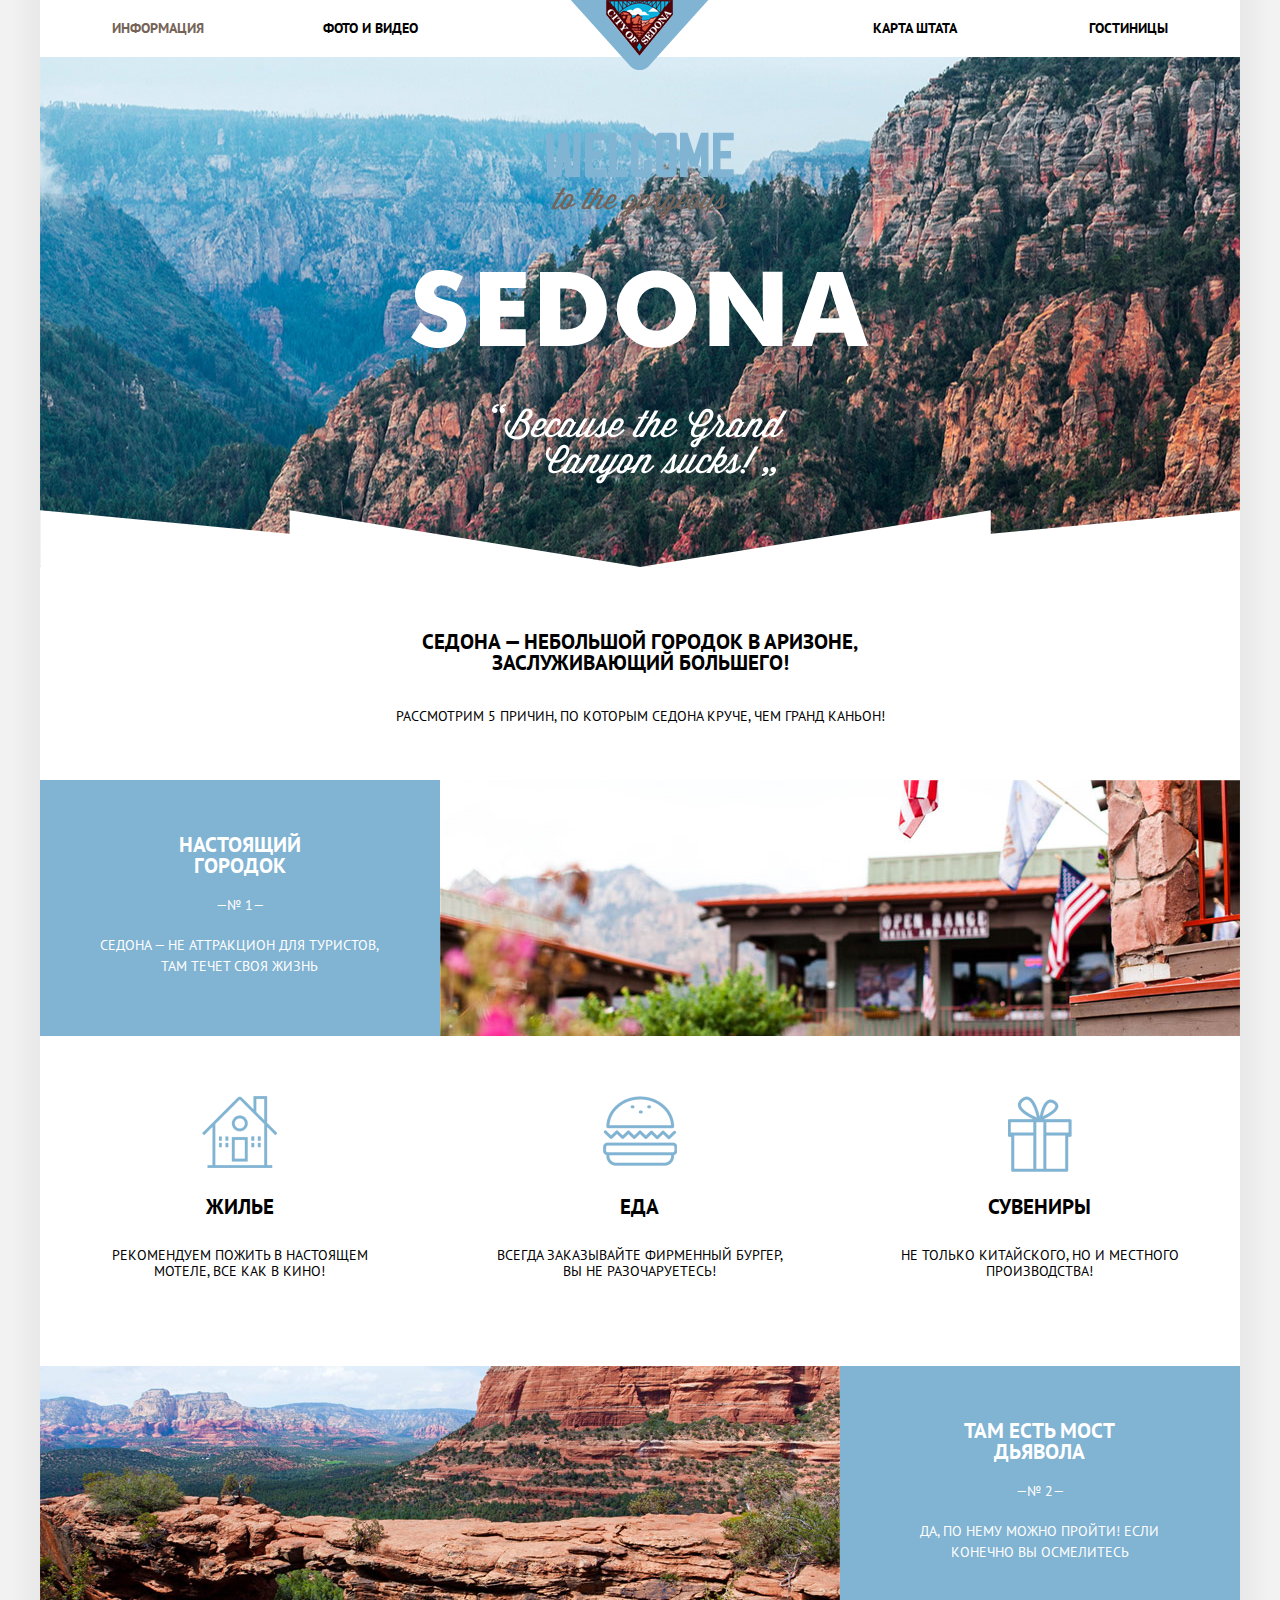
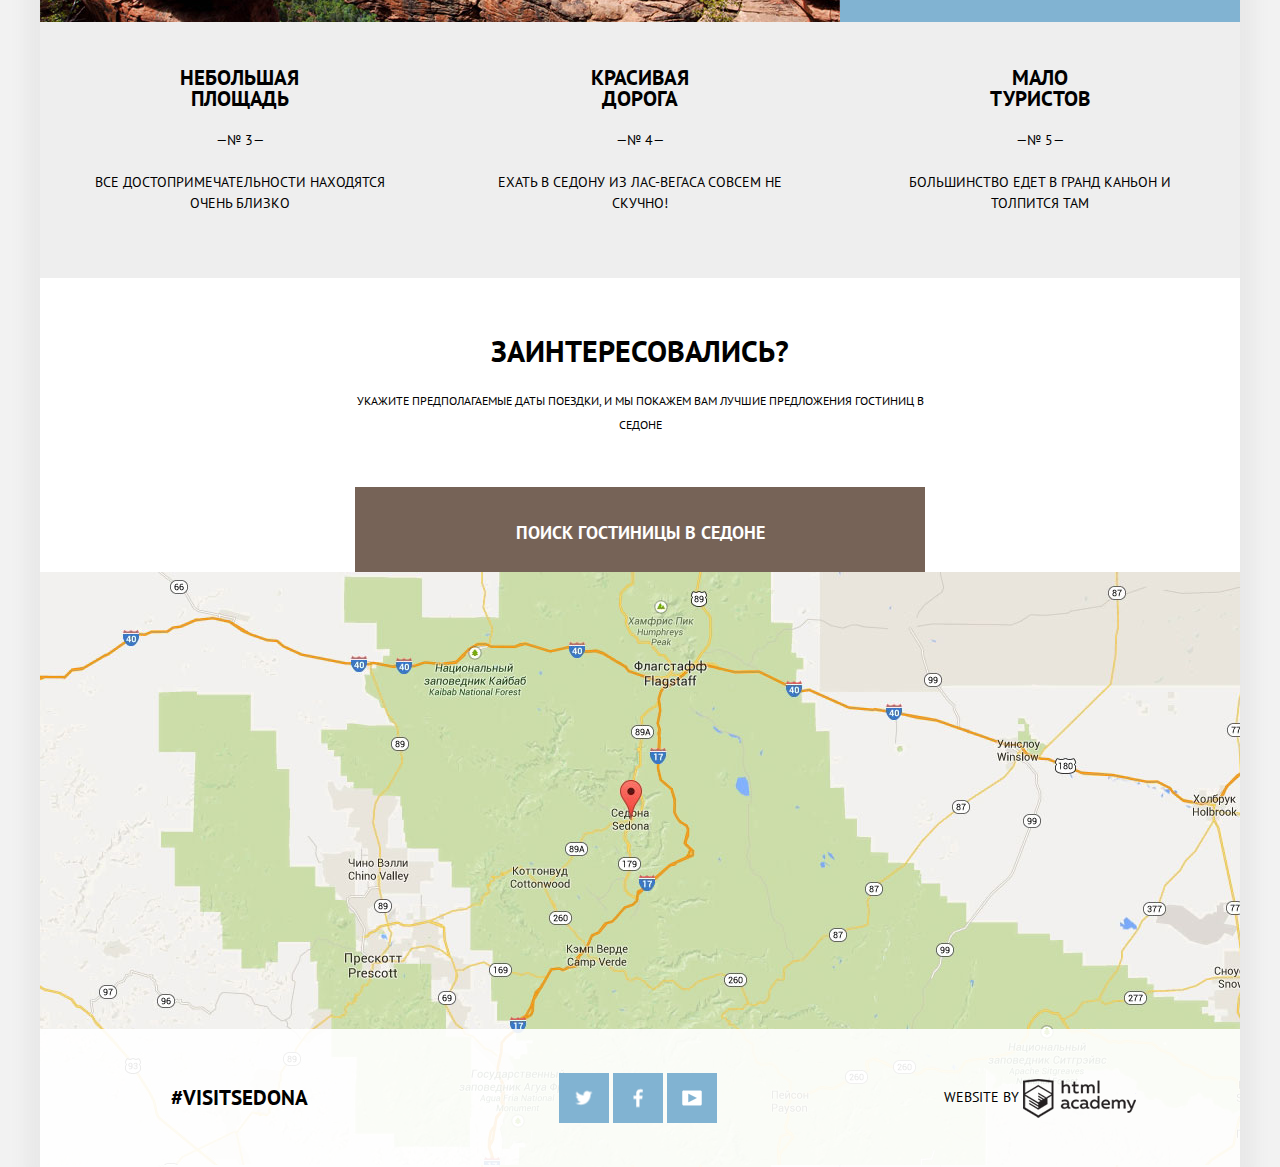
==== commit a470f5e4: "Седона" ====
--- a/index.html
+++ b/index.html
@@ -5,7 +5,7 @@
   <meta charset="utf-8">
   <link href="https://fonts.googleapis.com/css?family=PT+Sans:400,700&subset=latin,cyrillic" rel="stylesheet" type="text/css">
   <link rel="stylesheet" href="css/normalize.css">
-  <link rel="stylesheet" href="css/style.css">
+  <link rel="stylesheet" href="css/style.min.css">
   <title>HTML Academy: Седона</title>
 </head>
 
@@ -150,7 +150,7 @@
     </footer>
   </div>
 
-  <script src="js/script-minimized.js"></script>
+  <script src="js/script.min.js"></script>
 
 </body>
 
--- a/css/style.min.css
+++ b/css/style.min.css
@@ -0,0 +1 @@
+@font-face{font-weight:400;font-style:normal;font-family:"symbols-sedona";src:url("../fonts/symbols-sedona.woff") format("woff"),url("../fonts/symbols-sedona.woff2") format("woff2")}body,h2{font-weight:400}body{font-family:"PT Sans","Arial",sans-serif;color:#000;font-size:14px;text-transform:uppercase;background-color:#f2f2f2}h1{font-size:21px;font-weight:700}h2,h3{font-size:14px}h2{line-height:1.5}h3,h5{font-weight:400}h3{text-decoration:underline}h4,h5{font-size:12px;font-weight:700;text-decoration:underline}h5{line-height:26px;font-style:italic}body,h1,h3,h4,h6,p{line-height:1.2}h6{font-style:italic;font-size:12px;font-weight:700}p{font-size:14px;font-weight:400}img{max-width:100%;height:auto}[class*=" icon-"]::before,[class^=icon-]::before{display:inline-block;width:1em;margin-right:.2em;margin-left:.2em;font-weight:400;line-height:1em;font-family:"symbols-sedona";text-align:center;text-transform:none;text-decoration:inherit;font-style:normal;font-variant:normal;speak:none}.icon-facebook::before{content:"\66"}.icon-twitter::before{content:"\74"}.icon-up-dir::before{content:"\25b2"}.icon-down-dir::before{content:"\25bc"}.icon-star::before{content:"\2605"}.icon-check-off::before{content:"\2610"}.icon-check-on::before{content:"\2611"}.icon-calendar::before{content:"\e800"}.icon-plus::before{content:"\e801"}.icon-minus::before{content:"\e802"}.icon-youtube::before{content:"\f39e"}.page-container{margin:0 auto;max-width:1200px;min-width:768px;position:relative;background-color:#fff;box-shadow:0 0 15px 15px #e9e9e9}.title{font-size:21px;line-height:1.2;font-weight:700;display:block}.header{min-height:56px;padding:0 6%;box-sizing:border-box;color:#000;background-color:#fff;position:relative}.clearfix:after{content:"";display:block;clear:both}.header ul{padding:0;margin:0;list-style-type:none}.top-menu li{display:block;width:20%;padding:20px 0}.top-menu li:nth-child(1n),.top-menu li:nth-child(2n){float:left}.top-menu li:nth-child(3n),.top-menu li:nth-child(4n){float:right;text-align:right}.top-menu-logo{display:block;position:absolute;left:0;right:0;top:0;margin-left:auto;margin-right:auto;z-index:2}.top-menu a{color:#000;text-decoration:none;font-size:14px;font-weight:700}.top-menu a:hover{color:#81b3d2}.top-menu a:active{color:#b2b2b2}.top-menu .active{color:#766357}.top-menu .active:hover{color:#604e43}.top-menu .active:active{color:#d6d0cc}.intro-block{min-height:510px;box-sizing:border-box;background:#2c3b39 url("../img/background-photo.jpg") no-repeat center;background-size:cover;padding-top:75px;position:relative;z-index:1}.intro-block::after{display:block;content:"";position:absolute;bottom:0;left:0;width:100%;height:57px;background:url("../img/shape.png") no-repeat center bottom;background-size:contain}.intro-text{margin:0 auto;display:block}.heading{text-align:center;width:100%;padding:50px 0;box-sizing:border-box}.heading h1{width:550px;line-height:1;margin-bottom:35px;margin-left:auto;margin-right:auto}.heading p{width:600px;margin:0 auto 5px}.txt-img-block{box-sizing:border-box;background-color:#81b3d2}.text-box,.text-only-block{min-height:256px;width:33.33333%;text-align:center;box-sizing:border-box;float:left}.text-box{background:#81b3d2;padding:4.5%;color:#fff}.text-box .title,.text-only-block .title{width:152px;margin:0 auto;line-height:1}.text-box p,.text-only-block p{line-height:1.5;margin-top:19px;margin-bottom:0}.text-only-block{color:#000;background:#eee;padding:0 4.5%}.text-only-block .title{font-size:21px;font-weight:700;display:block;margin:45px auto 0}.text-only-block p{margin-top:21px}.benefit-img{height:256px;width:66.66666%;overflow:hidden;float:left}.txt-icon div{min-height:330px;width:33.33333%;text-align:center;box-sizing:border-box;float:left;padding:130px 4.5% 0}.txt-icon .title{width:180px;margin:30px auto;line-height:1}.house{background:url("../img/icon-house.png") no-repeat center 60px}.burger{background:url("../img/icon-burger.png") no-repeat center 60px}.gift{background:url("../img/icon-souvenir.png") no-repeat center 60px}.search-form-title{padding-top:58px;box-sizing:border-box}.search-form-title .title{font-size:30px;line-height:1;font-weight:700;text-align:center;margin:0 auto 23px}.search-button,.search-form-title p{display:block;width:570px;text-align:center;margin-left:auto;margin-right:auto}.search-form-title p{line-height:2;margin-bottom:50px;font-size:12px;font-weight:400}.search-button{background-color:#766357;height:85px;text-decoration:none;color:#fff;font-size:18px;font-weight:700;padding-top:35px;box-sizing:border-box}.search-form-layout{min-height:595px;background:#cbdda9 url("../img/map.jpg");position:relative;z-index:1}.google-map{width:100%;height:595px;position:absolute;bottom:0;left:0;z-index:2}.search-form{display:none;min-height:400px;width:570px;margin:0 auto;background:#fff;padding:56px;box-sizing:border-box;position:relative;z-index:3;box-shadow:10px 15px 10px -5px rgba(0,0,0,.1),-10px 15px 10px -5px rgba(0,0,0,.1)}@-webkit-keyframes fly{0%{-webkit-transform:translateY(-700px);transform:translateY(-700px)}to{-webkit-transform:translateY(0);transform:translateY(0)}}@keyframes fly{0%{-webkit-transform:translateY(-700px);transform:translateY(-700px)}to{-webkit-transform:translateY(0);transform:translateY(0)}}.show{display:block;animation-name:fly;animation-duration:1s}.date{margin-bottom:20px;font-size:0;position:relative}.date input,.date>*{font-size:16px;font-weight:700}.date>*{display:inline-block;vertical-align:middle}.date label{width:25%}.date input{width:75%;padding:10px;box-sizing:border-box;border:0;background-color:#f2f2f2;position:relative;z-index:1}.icon-calendar{background:0 0;border:0;font-size:24px;margin:0;height:24px;width:24px;position:absolute;z-index:2;right:25px;top:7px;color:#a9a9a9}.icon-calendar:hover::before{color:#000}.icon-calendar:active::before{color:#81b3d2}.date input:hover{background-color:#ebebeb}.date input:focus{background-color:#fff;outline:2px solid #e5e5e5}.person-amount{margin-bottom:50px;font-size:0}.person-column,.person-column>*{display:inline-block;vertical-align:middle}.person-column{width:50%;font-size:0}.person-column>*{font-size:16px;font-weight:700}.person-label{width:50%;box-sizing:border-box}.person-group-input{width:50%;font-size:0;position:relative}.person-group-input>*{font-size:16px;display:inline-block;vertical-align:middle;box-sizing:border-box}.person-group-input input{font-size:16px;width:100%;box-sizing:border-box;border:none;padding:10px 10px 10px 30px;text-align:center;background-color:#f2f2f2}.person-group-input input:hover{background-color:#ebebeb}.person-group-input input:focus{background-color:#fff;outline:2px solid #e5e5e5}.icon-minus,.icon-plus{background:0 0;border:0;padding:0;height:38px;line-height:38px;position:absolute;color:#a9a9a9}.icon-minus{left:5px}.icon-plus{right:5px}.icon-minus:hover,.icon-plus:hover{color:#000}.icon-minus:active,.icon-plus:active{color:#81b3d2}.icon-minus:focus{border-style:none}.kids-title{text-align:right;padding-right:30px}.index-search{width:458px;height:60px;color:#fff;font-weight:700;font-size:21px;line-height:1.2;text-transform:uppercase;background-color:#81b3d2;border-style:none}.index-search:hover,.social a:hover{background-color:#669ec0}.index-search:active{background-color:#5496bd;color:#88b6d1}.main-footer{width:100%;display:inline-block;vertical-align:middle;padding:35px 0;box-sizing:border-box;font-size:0;position:absolute;z-index:3;bottom:0;background:rgba(255,255,255,.9)}.copyright,.hashtag,.social{width:33.33333%;padding:0 15px;text-align:center;box-sizing:border-box}.hashtag p{font-size:21px;font-weight:700}.copyright,.copyright p,.ha-logo,.hashtag,.social{display:inline-block;vertical-align:middle}.ha-logo{width:113px;height:39px;background:url("../img/ha-logo.png") no-repeat center;text-indent:100%;overflow:hidden}.ha-logo:hover{background-image:url("../img/logo-hover.png")}.ha-logo:active{background-image:url("../img/logo-down.png")}.social a{display:inline-block;vertical-align:middle;width:50px;height:50px;margin-right:1%;background:#81b3d2;font-size:0;text-decoration:none;list-style-type:none;position:relative}.social a:active{background:#5496bd}.sprite::before{content:"";position:absolute;top:50%;left:50%;transform:translate(-50%,-50%);background:url("../img/sprite.png") no-repeat}.sprite-icon-fb::before{width:10px;height:19px;background-position:-10px -10px}.sprite-icon-twitter::before{width:17px;height:15px;background-position:-10px -49px}.sprite-icon-youtube::before{width:20px;height:16px;background-position:-10px -84px}.sprite:active::before{opacity:.3}.filter-layout{background:#7a9ec2 url("../img/bg-filter-block.jpg") no-repeat center;background-size:cover;padding:28px 6% 0;min-height:220px;box-sizing:border-box}.facilities,.type{float:left;width:25%;padding:0;margin:0;border:0}.facilities legend,.type legend{font-size:16px;font-weight:700;color:#fff;margin-bottom:31px}input[type=checkbox]{display:none}input[type=checkbox]+label{font-size:14px;line-height:1;font-weight:400;color:#fff;display:block;margin-bottom:28px;padding-left:40px;position:relative;cursor:pointer}input[type=checkbox]+label::before{content:"\2610";font-family:"symbols-sedona";position:absolute;top:-5px;left:0;width:16px;height:16px;font-size:26px}input[type=checkbox]:checked+label::before{content:"\2611";font-family:"symbols-sedona"}input[type=checkbox]:disabled+label::before{opacity:.5}.filter-range{width:320px;color:#fff;text-transform:uppercase;float:right}.filter-range-title{margin-bottom:9px;font-weight:600;font-size:16px;line-height:21px}.price-controls{position:relative;height:36px;margin-bottom:20px;font-size:0;border:2px solid #fff;border-radius:2px}.price-controls::after{content:"";position:absolute;top:50%;left:50%;width:2px;height:22px;background:#fff;transform:translate(-50%,-50%)}.price-controls label{display:inline-block;font-size:14px;line-height:38px;vertical-align:top;cursor:pointer}.price-controls .max-price,.price-controls .min-price{width:90px;padding-left:65px}.price-controls input{width:50px;margin:0;color:inherit;font:inherit;background:0 0;border:none;outline:none}.range-controls{position:relative;margin-bottom:32px}.range-controls .scale{height:2px;background:rgba(255,255,255,.3)}.range-controls .bar{width:80%;height:2px;background:#fff}.range-toggle{width:4px;height:4px;background:#ababab;border:8px solid #fff;border-radius:50%;box-shadow:0 2px 1px 0 rgba(0,1,1,.2);cursor:pointer;position:absolute;top:-9px}.range-toggle-min{left:0}.range-toggle-max{left:80%}.range-toggle:hover{background:#1c4f80}.btn-transparent{display:block;margin:0 auto;padding:6px 35px;font-size:14px;line-height:20px;color:#fff;text-transform:uppercase;background:0 0;border:2px solid #fff;border-radius:2px;outline:none;cursor:pointer}.btn-transparent:hover{color:#000;background:#fff}.sorting-block{min-height:80px;line-height:80px;padding:0 6%;box-sizing:border-box;border-bottom:2px solid #e5e5e5}.sorting-block::after{font-size:0}.arrows{float:right;width:100px;min-height:80px;line-height:80px;position:relative;padding:0;text-align:right}.arrows a,.arrows span{text-decoration:none;font-size:0}.icon-up-dir::before{color:#ccc;font-size:24px;position:relative;left:6px;margin:0}.icon-up-dir:hover::before{color:#000}.icon-up-dir:active::before{color:#81b3d2}.icon-down-dir::before{color:#81b3d2;font-size:24px;margin:0}.icon-down-dir:hover::before{color:#81b3d2;cursor:default;font-size:24px}.icon-down-dir:active::before{color:#81b3d2;font-size:24px}.found,.sort-by{float:left;line-height:87px}.found{width:135px;margin-right:30px;font-size:21px;font-weight:700;box-sizing:border-box}.sort-by{min-width:350px}.sort-by a,.sort-by span{font-size:12px;margin-right:33px}.sort-by a{text-decoration:none;color:#d6d0cc;border-bottom:1px dotted #81b3d2}.sort-by .active{color:#81b3d2;border-bottom:none;cursor:default}.hotel-name:hover,.sort-by .inactive:hover{color:#81b3d2}.sort-by .inactive:active{color:#000;border-bottom:none}.search-result{min-height:150px;padding:24px 6% 14px;border-bottom:2px solid #e5e5e5;box-sizing:border-box}.info,.photo{margin-right:30px;float:left}.photo{width:135px}.info{max-width:300px}.hotel-name{display:block;max-width:300px;padding-right:10px;box-sizing:border-box;clear:both;text-decoration:none;font-size:21px;font-weight:700;margin-bottom:10px;margin-top:0;line-height:1;color:#000}.hotel-name:active{color:#b2b2b2}.type-n-price{clear:both;margin-bottom:15px;float:left}.type-n-price span{display:inline-block;vertical-align:middle;margin-right:6px;font-size:14px;line-height:1}.left-col{width:110px}.right-col{width:145px;cursor:pointer}.button-container{width:260px;clear:both}.search-result .button{display:inline-block;vertical-align:middle;margin-right:3px;padding:5px 17px;font-size:14px;font-weight:700;color:#fff;text-decoration:none;box-sizing:border-box}.details{background-color:#81b3d2;width:110px}.details:hover{background-color:#669ec0}.details:active{color:#88b6d1;background-color:#5496bd}.book{background-color:#766357;width:142px}.book:hover{background-color:#604e43}.book:active{color:#857871;background-color:#503e33}.rating{min-width:120px;float:right;text-align:right}.star-rate{margin-bottom:45px;max-width:120px}.icon-star{font-size:0}.icon-star::before{color:#81b3d2;font-size:20px;margin:0}.number{padding:8px 16px;max-width:79px;background-color:#f2f2f2;color:#666;font-size:12px;text-align:center}.inner-footer{width:100%;display:inline-block;vertical-align:middle;padding:35px 0;box-sizing:border-box;font-size:0}
